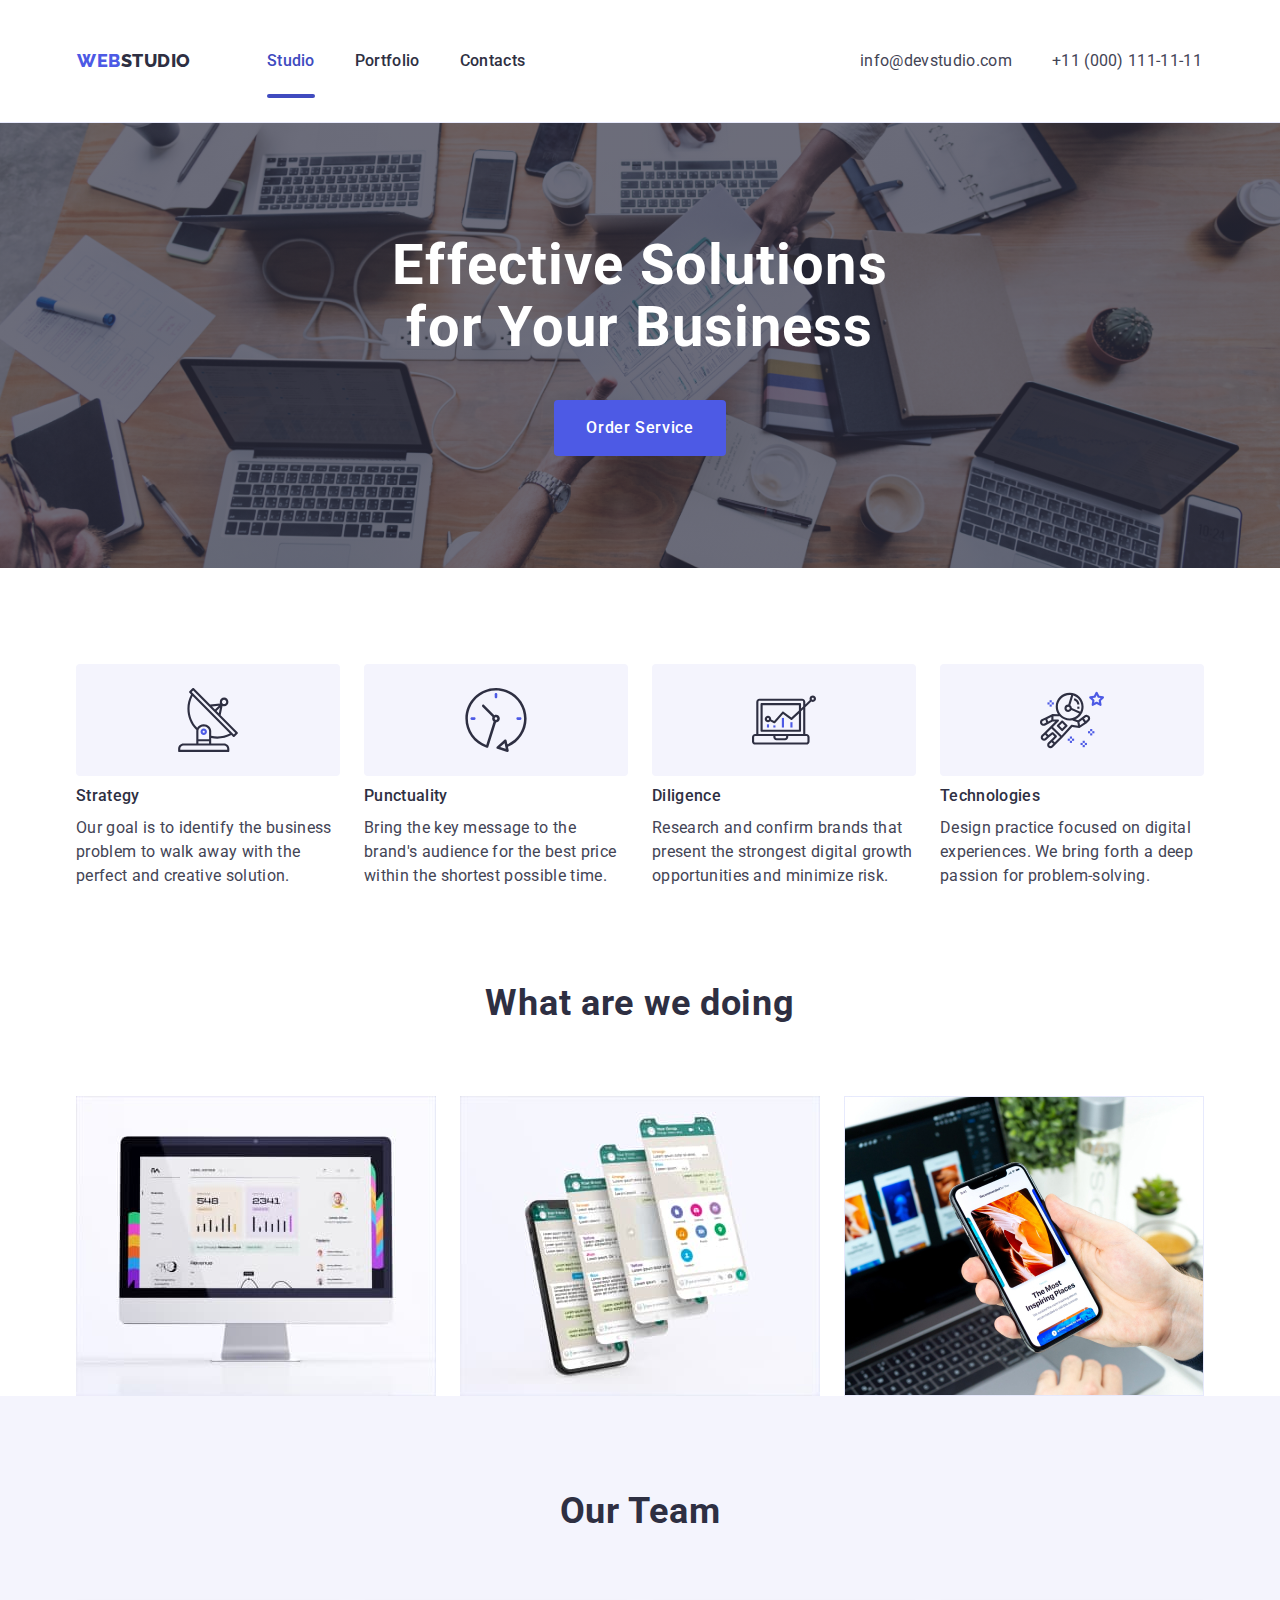
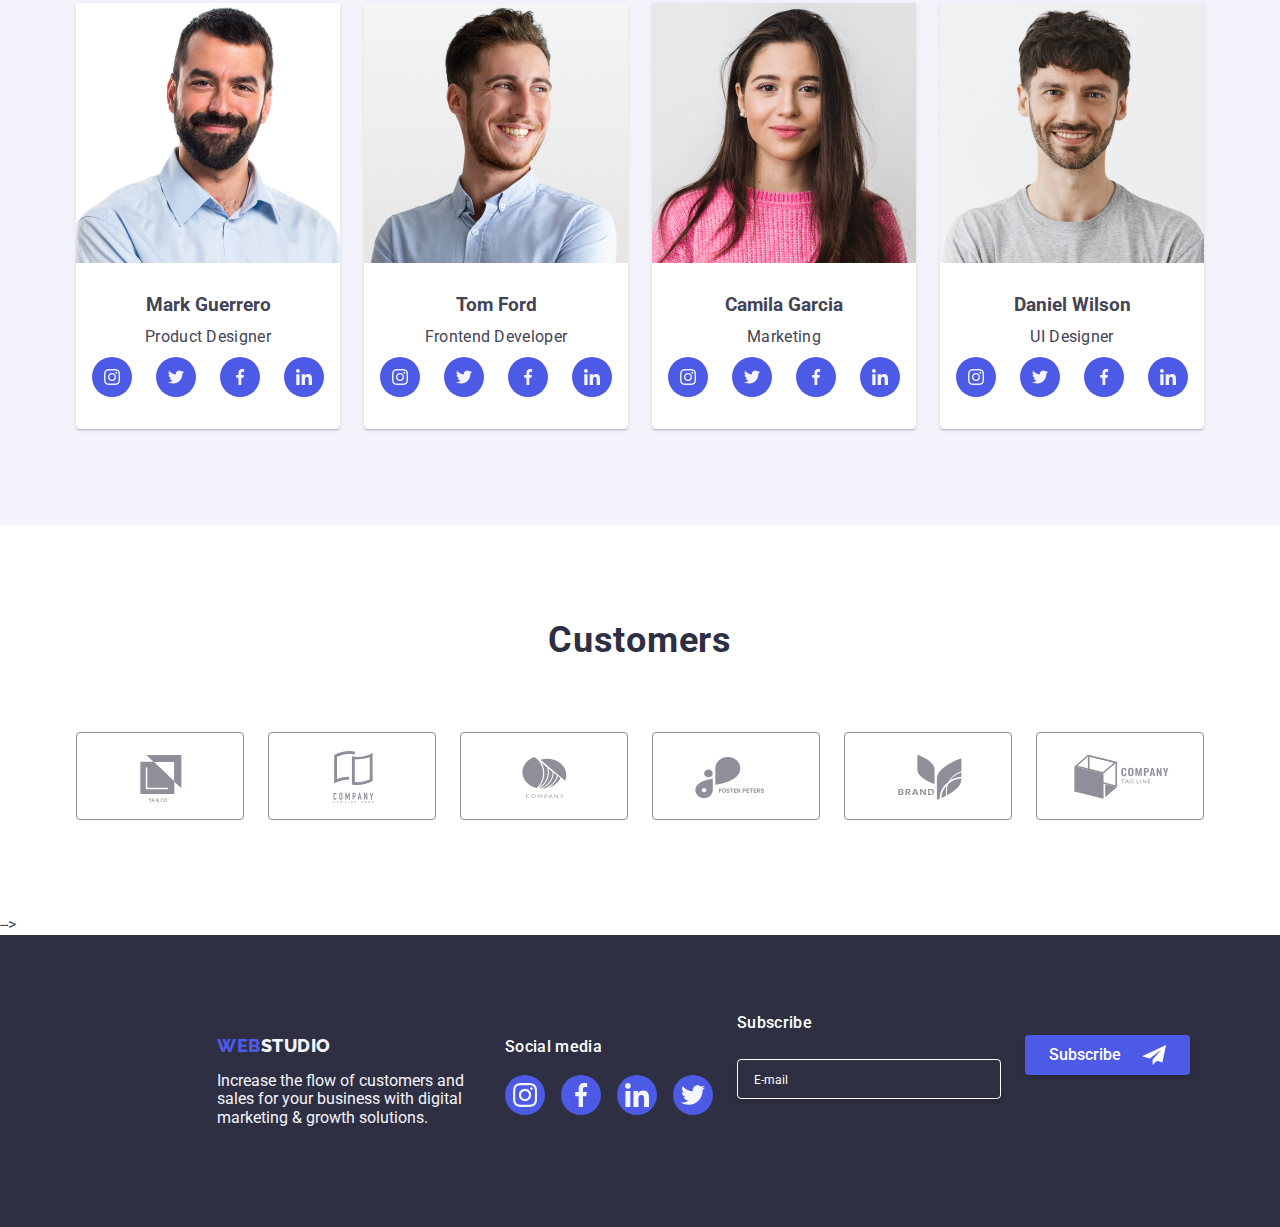
==== index.html @ 67986415 "Commit3" ====
<!DOCTYPE html>
<html lang="en">
  <head>
    <meta charset="UTF-8" />
    <meta http-equiv="X-UA-Compatible" content="IE=edge" />
    <meta name="viewport" content="width=device-width, initial-scale=1.0" />
    <title>Web Studio</title>
    <link rel="preconnect" href="https://fonts.googleapis.com" />
    <link rel="preconnect" href="https://fonts.gstatic.com" crossorigin />
    <link
      href="https://fonts.googleapis.com/css2?family=Montserrat:wght@400;700&family=Raleway:wght@800&family=Roboto:wght@400;500;700&display=swap"
      rel="stylesheet"
    />
    <link
      rel="stylesheet"
      href="https://cdn.jsdelivr.net/npm/modern-normalize@1.1.0/modern-normalize.min.css"
    />
    <link rel="stylesheet" href="./css/styles.css" />
  </head>
  <body>
    <!-- Header -->
    <header class="page-header">
      <div class="container page-header-container">
        <nav class="page-nav">
          <a class="logo-link link" href="./index.html"
            >Web<span class="logo-end">Studio</span></a
          >
          <ul class="menu-list list">
            <li class="menu-item">
              <a class="menu-link link active" href="./index.html">Studio</a>
            </li>
            <li class="menu-item">
              <a class="menu-link link" href="./portfolio.html">Portfolio</a>
            </li>
            <li class="menu-item">
              <a class="menu-link link" href="">Contacts</a>
            </li>
          </ul>
        </nav>
        <button type="button" class="mobile-menu-open" data-modal-open>
          <svg class="mobile-menu-open-icon" width="40" height="40">
            <use href="./images/icons.svg#burger-icon"></use>
          </svg>
        </button>
        <address class="contacts-list">
          <ul class="adress-list list">
            <li>
              <a class="contact-link link" href="mailto:info@devstudio.com"
                >info@devstudio.com</a
              >
            </li>
            <li>
              <a class="contact-link link" href="tel:+110001111111"
                >+11 (000) 111-11-11</a
              >
            </li>
          </ul>
        </address>
      </div>
      <div class="mobile-menu" data-modal>
        <div class="mobile-menu-container">
          <button class="mobile-menu-close" data-modal-close>
            <svg class="mobile-menu-close-icon" width="8" height="8">
              <use href="./images/icons.svg#icon-close-black-icon"></use>
            </svg>
          </button>
          <ul class="menu-list-mobile list">
            <li class="menu-item-mobile">
              <a class="menu-link-mobile link active" href="./index.html"
                >Studio</a
              >
            </li>
            <li class="menu-item-mobile">
              <a class="menu-link-mobile link" href="./portfolio.html"
                >Portfolio</a
              >
            </li>
            <li class="menu-item-mobile">
              <a class="menu-link-mobile link" href="">Contacts</a>
            </li>
          </ul>
          <address class="contacts-list-mobile">
            <ul class="adress-list-mobile list">
              <li class="adress-list-mobile-item">
                <a class="contact-link-tel-mobile link" href="tel:+110001111111"
                  >+11 (000) 111-11-11</a
                >
              </li>
              <li class="adress-list-mobile-item">
                <a
                  class="contact-link-mail-mobile link"
                  href="mailto:info@devstudio.com"
                  >info@devstudio.com</a
                >
              </li>
            </ul>
          </address>
          <ul class="social-media-icon-mobile-list list">
            <li class="social-media-mobile-item">
              <a class="social-media-mobile-link" href="">
                <svg class="social-media-icon mobile" width="24" height="24">
                  <use href="./images/icons.svg#icon-instagram2"></use>
                </svg>
              </a>
            </li>
            <li class="social-media-mobile-item">
              <a class="social-media-mobile-link" href="">
                <svg class="social-media-icon mobile" width="24" height="24">
                  <use href="./images/icons.svg#icon-facebook1"></use>
                </svg>
              </a>
            </li>
            <li class="social-media-mobile-item">
              <a class="social-media-mobile-link" href="">
                <svg class="social-media-icon mobile" width="24" height="24">
                  <use href="./images/icons.svg#icon-linkedin"></use>
                </svg>
              </a>
            </li>
            <li class="social-media-mobile-item">
              <a class="social-media-mobile-link" href="">
                <svg class="social-media-icon mobile" width="24" height="24">
                  <use href="./images/icons.svg#icon-twitter"></use>
                </svg>
              </a>
            </li>
          </ul>
        </div>
      </div>
    </header>
    <main>
      <section class="hero">
        <div class="hero-cont container">
          <h1 class="hero-title hero-title-box">
            Effective Solutions for Your Business
          </h1>
          <button class="order-btn" type="button" data-modal-order-open>
            Order Service
          </button>
        </div>
      </section>

      <section class="section value-section">
        <div class="container">
          <h2 class="title-description visually-hidden">The main features</h2>

          <ul class="list values-cont">
            <li class="value-item strategy">
              <div class="value-icon-cont">
                <svg class="value-icon" width="64" height="64">
                  <use href="./images/icons.svg#icon-antenna1"></use>
                </svg>
              </div>

              <h3 class="title-description value">Strategy</h3>
              <p class="text-description">
                Our goal is to identify the business problem to walk away with
                the perfect and creative solution.
              </p>
            </li>
            <li class="value-item punctuality">
              <div class="value-icon-cont">
                <svg class="value-icon" width="64" height="64">
                  <use href="./images/icons.svg#icon-clock1"></use>
                </svg>
              </div>
              <h3 class="title-description value">Punctuality</h3>
              <p class="text-description">
                Bring the key message to the brand's audience for the best price
                within the shortest possible time.
              </p>
            </li>
            <li class="value-item diligence">
              <div class="value-icon-cont">
                <svg class="value-icon" width="64" height="64">
                  <use href="./images/icons.svg#icon-diagram1"></use>
                </svg>
              </div>
              <h3 class="title-description value">Diligence</h3>
              <p class="text-description">
                Research and confirm brands that present the strongest digital
                growth opportunities and minimize risk.
              </p>
            </li>
            <li class="value-item technologies">
              <div class="value-icon-cont">
                <svg class="value-icon" width="64" height="64">
                  <use href="./images/icons.svg#icon-astronaut1"></use>
                </svg>
              </div>
              <h3 class="title-description value">Technologies</h3>
              <p class="text-description">
                Design practice focused on digital experiences. We bring forth a
                deep passion for problem-solving.
              </p>
            </li>
          </ul>
        </div>
      </section>

      <section class="section-working">
        <div class="container">
          <h2 class="section-working-title section-title">What are we doing</h2>

          <ul class="list working-list">
            <li class="working-item">
              <img src="./images/work/image1.jpg" alt="Monitor" width="360" />
            </li>
            <li class="working-item">
              <img
                src="./images/work/image2.jpg"
                alt="Mobile screens"
                width="360"
              />
            </li>
            <li class="working-item">
              <img
                src="./images/image3.jpg"
                alt="The mobile phone in the hand"
                width="360"
              />
            </li>
          </ul>
        </div>
      </section>
      <section class="our-team-section">
        <div class="container">
          <h2 class="section-title">Our Team</h2>

          <ul class="list our-team-cont">
            <li class="our-team-list">
              <img
                srcset="
                  ./images/employees/img-gerrero.jpg    1x,
                  ./images/employees/img-gerrero@2x.jpg 2x
                "
                src="./images/employees/markguerrero.jpg"
                alt="Photo Mark
              Guerrero"
                width="264"
              />
              <div class="employee-card-descr">
                <h3 class="title-description">Mark Guerrero</h3>
                <p class="text-description">Product Designer</p>
                <ul class="social-employee-list list">
                  <li class="social-employee-list-item">
                    <a class="employee-social-media" href="">
                      <svg class="employee-social-icon" width="16" height="16">
                        <use href="./images/icons.svg#icon-instagram2"></use>
                      </svg>
                    </a>
                  </li>
                  <li class="social-employee-list-item">
                    <a class="employee-social-media" href="">
                      <svg class="employee-social-icon" width="16" height="16">
                        <use
                          href="./images/icons.svg#icon-twitter"
                          width="16"
                          height="16"
                        ></use>
                      </svg>
                    </a>
                  </li>
                  <li class="social-employee-list-item">
                    <a class="employee-social-media" href="">
                      <svg class="employee-social-icon" width="16" height="16">
                        <use
                          href="./images/icons.svg#icon-facebook1"
                          width="16"
                          height="16"
                        ></use>
                      </svg>
                    </a>
                  </li>
                  <li class="social-employee-list-item">
                    <a class="employee-social-media" href="">
                      <svg class="employee-social-icon" width="16" height="16">
                        <use
                          href="./images/icons.svg#icon-linkedin"
                          width="16"
                          height="16"
                        ></use>
                      </svg>
                    </a>
                  </li>
                </ul>
              </div>
            </li>

            <li class="our-team-list">
              <img
                srcset="
                  ./images/employees/img-ford.jpg    1x,
                  ./images/employees/img-ford@2x.jpg 2x
                "
                src="./images/employees/img-ford.jpg"
                alt="Photo TomFord"
                width="264"
              />
              <div class="employee-card-descr">
                <h3 class="title-description">Tom Ford</h3>
                <p class="text-description">Frontend Developer</p>
                <ul class="social-employee-list list">
                  <li class="social-employee-list-item">
                    <a class="employee-social-media" href="">
                      <svg width="16" height="16">
                        <use
                          class="employee-social-icon"
                          href="./images/icons.svg#icon-instagram2"
                        ></use>
                      </svg>
                    </a>
                  </li>
                  <li class="social-employee-list-item">
                    <a class="employee-social-media" href="">
                      <svg width="16" height="16">
                        <use
                          class="employee-social-icon"
                          href="./images/icons.svg#icon-twitter"
                          width="16"
                          height="16"
                        ></use>
                      </svg>
                    </a>
                  </li>
                  <li class="social-employee-list-item">
                    <a class="employee-social-media" href="">
                      <svg width="16" height="16">
                        <use
                          class="employee-social-icon"
                          href="./images/icons.svg#icon-facebook1"
                          width="16"
                          height="16"
                        ></use>
                      </svg>
                    </a>
                  </li>
                  <li class="social-employee-list-item">
                    <a class="employee-social-media" href="">
                      <svg width="16" height="16">
                        <use
                          class="employee-social-icon"
                          href="./images/icons.svg#icon-linkedin"
                          width="16"
                          height="16"
                        ></use>
                      </svg>
                    </a>
                  </li>
                </ul>
              </div>
            </li>
            <li class="our-team-list">
              <img
                srcset="
                  ./images/employees/img-garcia.jpg    1x,
                  ./images/employees/img-garcia@2x.jpg 2x
                "
                src="./images/employees/img-garcia.jpg"
                alt="Photo Camila Garcia"
                width="264"
              />
              <div class="employee-card-descr">
                <h3 class="title-description">Camila Garcia</h3>
                <p class="text-description">Marketing</p>
                <ul class="social-employee-list list">
                  <li class="social-employee-list-item">
                    <a class="employee-social-media" href="">
                      <svg width="16" height="16">
                        <use
                          class="employee-social-icon"
                          href="./images/icons.svg#icon-instagram2"
                        ></use>
                      </svg>
                    </a>
                  </li>
                  <li class="social-employee-list-item">
                    <a class="employee-social-media" href="">
                      <svg width="16" height="16">
                        <use
                          class="employee-social-icon"
                          href="./images/icons.svg#icon-twitter"
                          width="16"
                          height="16"
                        ></use>
                      </svg>
                    </a>
                  </li>
                  <li class="social-employee-list-item">
                    <a class="employee-social-media" href="">
                      <svg width="16" height="16">
                        <use
                          class="employee-social-icon"
                          href="./images/icons.svg#icon-facebook1"
                          width="16"
                          height="16"
                        ></use>
                      </svg>
                    </a>
                  </li>
                  <li class="social-employee-list-item">
                    <a class="employee-social-media" href="">
                      <svg width="16" height="16">
                        <use
                          class="employee-social-icon"
                          href="./images/icons.svg#icon-linkedin"
                          width="16"
                          height="16"
                        ></use>
                      </svg>
                    </a>
                  </li>
                </ul>
              </div>
            </li>
            <li class="our-team-list">
              <img
                srcset="
                  ./images/employees/img-wilson.jpg    1x,
                  ./images/employees/img-wilson@2x.jpg 2x
                "
                src="./images/employees/img-wilson.jpg"
                alt="Photo Daniel Wilson"
                width="264"
              />
              <div class="employee-card-descr">
                <h3 class="title-description">Daniel Wilson</h3>
                <p class="text-description">UI Designer</p>
                <ul class="social-employee-list list">
                  <li class="social-employee-list-item">
                    <a class="employee-social-media" href="">
                      <svg width="16" height="16">
                        <use
                          class="employee-social-icon"
                          href="./images/icons.svg#icon-instagram2"
                        ></use>
                      </svg>
                    </a>
                  </li>
                  <li class="social-employee-list-item">
                    <a class="employee-social-media" href="">
                      <svg width="16" height="16">
                        <use
                          class="employee-social-icon"
                          href="./images/icons.svg#icon-twitter"
                          width="16"
                          height="16"
                        ></use>
                      </svg>
                    </a>
                  </li>
                  <li class="social-employee-list-item">
                    <a class="employee-social-media" href="">
                      <svg width="16" height="16">
                        <use
                          class="employee-social-icon"
                          href="./images/icons.svg#icon-facebook1"
                          width="16"
                          height="16"
                        ></use>
                      </svg>
                    </a>
                  </li>
                  <li class="social-employee-list-item">
                    <a class="employee-social-media" href="">
                      <svg width="16" height="16">
                        <use
                          class="employee-social-icon"
                          href="./images/icons.svg#icon-linkedin"
                          width="16"
                          height="16"
                        ></use>
                      </svg>
                    </a>
                  </li>
                </ul>
              </div>
            </li>
          </ul>
        </div>
      </section>
      <section class="customers-section">
        <div class="container">
          <h2 class="section-title">Customers</h2>

          <ul class="customers-list list">
            <li class="customers-item">
              <a class="customers-link" href="">
                <svg class="customers-icon" width="104" height="56">
                  <use href="./images/icons.svg#icon-Logo"></use>
                </svg>
              </a>
            </li>
            <li class="customers-item">
              <a class="customers-link" href="">
                <svg class="customers-icon" width="104" height="56">
                  <use href="./images/icons.svg#icon-Logo-1"></use>
                </svg>
              </a>
            </li>
            <li class="customers-item">
              <a class="customers-link" href="">
                <svg class="customers-icon" width="104" height="56">
                  <use href="./images/icons.svg#icon-Logo-2"></use>
                </svg>
              </a>
            </li>
            <li class="customers-item">
              <a class="customers-link" href="">
                <svg class="customers-icon" width="104" height="56">
                  <use href="./images/icons.svg#icon-Logo-3"></use>
                </svg>
              </a>
            </li>
            <li class="customers-item">
              <a class="customers-link" href="">
                <svg class="customers-icon" width="104" height="56">
                  <use href="./images/icons.svg#icon-Logo-4"></use>
                </svg>
              </a>
            </li>
            <li class="customers-item">
              <a class="customers-link" href="">
                <svg class="customers-icon" width="104" height="56">
                  <use href="./images/icons.svg#icon-Logo-5"></use>
                </svg>
              </a>
            </li>
          </ul>
        </div>
      </section>
    </main>
    -->

    <footer class="footer-section">
      <div class="container footer-contant">
        <div class="logo_footer-cont">
          <a class="logo-link link logo-footer" href="./index.html"
            >Web<span class="logo-end-footer">Studio</span></a
          >
          <p class="footer-text">
            Increase the flow of customers and sales for your business with
            digital marketing & growth solutions.
          </p>
        </div>
        <div class="social-media">
          <p class="social-media-text">Social media</p>
          <ul class="social-media-icon-list list">
            <li class="social-media-footer-item">
              <a class="social-media-link" href="">
                <svg class="social-media-icon" width="24" height="24">
                  <use href="./images/icons.svg#icon-instagram2"></use>
                </svg>
              </a>
            </li>
            <li class="social-media-footer-item">
              <a class="social-media-link" href="">
                <svg class="social-media-icon" width="24" height="24">
                  <use href="./images/icons.svg#icon-facebook1"></use>
                </svg>
              </a>
            </li>
            <li class="social-media-footer-item">
              <a class="social-media-link" href="">
                <svg class="social-media-icon" width="24" height="24">
                  <use href="./images/icons.svg#icon-linkedin"></use>
                </svg>
              </a>
            </li>
            <li class="social-media-footer-item">
              <a class="social-media-link" href="">
                <svg class="social-media-icon" width="24" height="24">
                  <use href="./images/icons.svg#icon-twitter"></use>
                </svg>
              </a>
            </li>
          </ul>
        </div>

        <div class="subscribe-field-wrapper">
          <p class="subscribe-msg">Subscribe</p>
          <form class="subscribe-form">
            <label for="e-mail-subcription"></label>
            <input
              class="subscription-field"
              type="email"
              id="e-mail-subcription"
              name="e-mail-subcription"
              placeholder="E-mail"
            />
          </form>
        </div>
        <div class="subscribe-btn-wrapper">
          <button class="subscribe-btn" type="submit">
            Subscribe
            <svg class="subscribe-btn-icon" width="24" height="20">
              <use href="./images/icons.svg#icon-send-1"></use>
            </svg>
          </button>
        </div>
      </div>
    </footer>

    <!-- Modal-window -->
    <div class="backdrop is-hidden" data-modal-order>
      <div class="modal">
        <button class="modal-close-btn" type="button" data-modal-order-close>
          <svg class="modal-close-icon" width="8" height="8">
            <use href="./images/icons.svg#icon-close-black-icon"></use>
          </svg>
        </button>
        <form class="modal-form">
          <p class="modal-title-message">
            Leave your contacts and we will call you back
          </p>
          <label class="modal-form-field"> </label>
          <span class="modal-form-field-descr">Name</span>
          <div class="form-field-wrapper">
            <input
              class="modal-form-input"
              type="text"
              name="Name"
              required
              pattern="[a-zA-Zа-яА-Я]+"
              minlength="2"
            />
            <svg class="form-field-icon" width="18" height="18">
              <use href="./images/icons.svg#icon-person-black-22"></use>
            </svg>
          </div>

          <label class="modal-form-field">
            <span class="modal-form-field-descr">Phone</span>
            <span class="form-field-wrapper">
              <input
                class="modal-form-input"
                type="tel"
                name="Phone"
                required
                pattern="[0-9]{3}-[0-9]{3}-[0-9]{2}-[0-9]{2}"
                title="xxx-xxx-xx-xx"
              />
              <svg class="form-field-icon" width="18" height="24">
                <use
                  class="test-icon-field"
                  href="./images/icons.svg#icon-phone"
                ></use>
              </svg>
            </span>
          </label>
          <label class="modal-form-field">
            <span class="modal-form-field-descr">Email</span>
            <span class="form-field-wrapper">
              <input class="modal-form-input" type="email" name="email" />
              <svg class="form-field-icon" width="18" height="24">
                <use
                  class="test-icon-field"
                  href="./images/icons.svg#icon-email-new"
                ></use>
              </svg>
            </span>
          </label>
          <label class="modal-form-field" for="modal-text-message"></label>
          <span class="modal-form-field-descr">Comment</span>
          <textarea
            class="modal-comment"
            name="modal-comment"
            id="modal-text-message"
            placeholder="Text input"
          ></textarea>
          <input
            type="checkbox"
            name="check-policy"
            id="form-check"
            class="modal-form-check visually-hidden"
          />
          <label class="modal-form-check-descr" for="form-check">
            <span class="modal-form-fake-checkbox">
              <svg width="10" height="8" class="fake-checkbox-icon">
                <use href="./images/icons.svg#icon-check-1"></use>
              </svg>
            </span>
            <p class="policy-text">
              I accept the terms and conditions of the&nbsp;
            </p>
            <a class="policy-link" href="">Privacy policy</a>
          </label>
          <button class="send-modal-btn" type="submit">Send</button>
        </form>
      </div>
    </div>
    <script src="./js/modal.js"></script>
    <script src="./js/mobile-menu.js"></script>
  </body>
</html>
---- css/styles.css ----
:root {
  --primary-font: Roboto, sans-serif;
  --secondary-font: Raleway, sans-serif;
  --primary-title-color: #2e2f42;
  --primary-text-color: #434455;
  --secondary-text-color: #f4f4fd;
  --background-color: #ffffff;
  --dark-background-color: #2e2f42;
  --main-color-button: #4d5ae5;
  --background-color-button: #f4f4fd;
  --color-logo-add: #2e2f42;
  --color-logo-add-light: #f4f4fd;
  --color-text-light: #ffffff;
  --icon-main-color: #8e8f99;
  --transition-main: 250ms cubic-bezier(0.4, 0, 0.2, 1);
}
h1,
h2,
h3,
h4,
p {
  margin-top: 0;
  margin-bottom: 0;
}
ul,
ol {
  margin-top: 0;
  margin-bottom: 0;
  padding-left: 0;
}
img {
  display: block;
}
button {
  cursor: pointer;
}
.list {
  list-style: none;
}
.link {
  text-decoration: none;
}
body {
  font-family: var(--primary-font);
  color: var(--primary-text-color);
  background-color: var(--background-color);
}

/* .container {
  padding-top: 25px;
  padding-bottom: 23px;
  padding-left: 15px;
  padding-right: 15px;
} */

@media screen and (min-width: 480px) {
  .container {
    width: 428px;
    margin-left: auto;
    margin-right: auto;
  }
}
@media screen and (min-width: 768px) {
  .container {
    width: 768px;
    padding-left: 16px;
    padding-right: 16px;
    margin-left: auto;
    margin-right: auto;
  }
}
@media screen and (min-width: 1200px) {
  .container {
    width: 1158px;
    padding-left: 15px;
    padding-right: 15px;
    margin-left: auto;
    margin-right: auto;
  }
}

.mobile-menu-open {
  background: transparent;
  color: rgba(46, 47, 66, 1);
  border: none;
  padding: 0;
  line-height: 0;
}

@media screen and (max-width: 767px) {
  .menu-list {
    display: none;
  }
  .contacts-list {
    display: none;
  }
}

@media screen and (min-width: 768px) {
  .mobile-menu-open {
    display: none;
  }
}
.page-header-container {
  position: relative;
  display: flex;
  align-items: center;
  justify-content: space-between;
  padding-left: 16px;
  padding-right: 17px;
  padding-top: 25px;
  padding-bottom: 25px;
}

.logo-link {
  font-family: var(--secondary-font);
  font-style: normal;
  font-weight: 800;
  font-size: 18px;
  line-height: 1.17;
  display: flex;
  align-items: center;
  letter-spacing: 0.03em;
  text-transform: uppercase;
  color: #4d5ae5;
  margin-right: 76px;
}
.logo-end {
  color: var(--color-logo-add);
}

/* Mobile-menu */

.mobile-menu {
  position: fixed;
  width: 100%;
  height: 100%;
  z-index: 1000;
  background-color: rgba(255, 255, 255, 1);
  top: 0;
  left: 0;
  visibility: hidden;
  opacity: 0;
  pointer-events: none;
  box-shadow: 0px 2px 1px rgba(46, 47, 66, 0.08),
    0px 1px 1px rgba(46, 47, 66, 0.16), 0px 1px 6px rgba(46, 47, 66, 0.08);
}
.mobile-menu.is-open {
  visibility: visible;
  opacity: 1;
  pointer-events: auto;
}
.mobile-menu-close {
  position: absolute;
  top: 24px;
  right: 24px;
  display: flex;
  align-items: center;
  justify-content: center;
  width: 24px;
  height: 24px;
  border-radius: 50%;
  color: rgba(231, 233, 252, 1);
  border-color: rgba(46, 47, 66, 1);
}
.mobile-menu-close-icon {
  fill: rgba(46, 47, 66, 1);
}

.mobile-menu-container {
  position: relative;
  padding-left: 40px;
  padding-top: 24px;
  padding-right: 24px;
  padding-bottom: 40px;
  display: flex;
  flex-direction: column;
  height: 100%;
}

.menu-link-mobile {
  font-family: Roboto, sans-serif;
  font-size: 36px;
  font-weight: 700;
  line-height: 1.11;
  letter-spacing: 0.02em;
  text-align: left;
  color: rgba(46, 47, 66, 1);
}

.menu-list-mobile {
  margin-bottom: 284px;
}

.menu-link-mobile:hover,
.menu-link-mobile:focus {
  color: rgba(64, 75, 191, 1);
}
.contact-link-tel-mobile {
  font-family: Roboto, sans-serif;
  font-size: 36px;
  font-weight: 700;
  line-height: 1.1;
  letter-spacing: 0.02em;
  text-align: left;
  font-style: normal;
  margin-bottom: 40px;
  color: rgba(67, 68, 85, 1);
}
.contact-link-tel-mobile:hover,
.contact-link-tel-mobile:focus {
  color: rgba(64, 75, 191, 1);
}
.contact-link-mail-mobile {
  color: rgba(67, 68, 85, 1);
  font-family: Roboto, sans-serif;
  font-size: 20px;
  font-weight: 500;
  line-height: 1.2;
  letter-spacing: 0.02em;
  text-align: left;
  margin-bottom: 40px;
  font-style: normal;
}
.contact-link-mail-mobile:hover,
.contact-link-mail-mobile:focus {
  color: rgba(64, 75, 191, 1);
}
.adress-list-mobile {
  margin-bottom: 48px;
}
.adress-list-mobile-item:not(:last-child) {
  margin-bottom: 40px;
}
.social-media-icon-mobile-list {
  display: flex;
  align-items: center;
  justify-content: left;
  gap: 56px;
}
.social-media-mobile-link {
  display: flex;
  align-items: center;
  justify-content: center;
  width: 40px;
  height: 40px;
  border-radius: 50%;
  background-color: rgba(77, 90, 229, 1);
}
.social-media-icon.mobile {
  fill: rgba(244, 244, 253, 1);
}

@media screen and (min-width: 768px) {
  .page-header-container {
    display: flex;
    align-items: center;
    justify-content: space-between;
  }
  .page-nav {
    display: flex;
    align-items: center;
  }
  .menu-list {
    display: flex;
    align-items: center;
  }
  .menu-link {
    position: relative;
    display: block;
    padding-top: 24px;
    padding-bottom: 24px;
    font-weight: 500;
    font-size: 16px;
    line-height: 1.5;
    letter-spacing: 0.02em;
    color: rgba(46, 47, 66, 1);
    transition: color var(--transition-main);
  }
  .menu-link.link:active,
  .menu-link:hover,
  .menu-link:focus {
    color: #404bbf;
  }
  .menu-link::after {
    position: absolute;
    bottom: -1px;
    left: 0;
    content: "";
    width: 100%;
    height: 4px;
    border-radius: 2px;
    display: block;
  }
  .menu-link.link:hover::after {
    content: "";
    bottom: -1px;
    width: 100%;
    height: 4px;
    border-radius: 2px;
    background-color: #404bbf;
    margin-top: 20px;
    display: block;
    margin: 0 auto;
  }
  .menu-item:not(:last-child) {
    margin-right: 40px;
  }
  .contact-link:not(:last-child) {
    margin-bottom: 12px;
  }
  .page-header {
    border-bottom: 1px solid #e7e9fc;
    box-shadow: 0px 2px 1px rgba(46, 47, 66, 0.08),
      0px 1px 1px rgba(46, 47, 66, 0.16), 0px 1px 6px rgba(46, 47, 66, 0.08);
  }
  .menu-link.active::after {
    background-color: #404bbf;
  }

  .menu-link.active {
    color: #404bbf;
  }
}

@media screen and (min-width: 1200px) {
  .adress-list {
    display: flex;
    align-items: center;
    gap: 40px;
  }
}

/* Section-1-Hero */

@media screen and (min-width: 420px) {
  /* .hero-cont {
    text-align: center;
  } */
  .hero {
    background-color: #2e2f42;
    max-width: 428px;
    padding-top: 112px;
    padding-bottom: 112px;
    background-repeat: no-repeat;
    background-position: center;
    background-size: cover;
    margin: 0 auto;
  }

  .hero-title {
    max-width: 320px;
    font-weight: 700;
    font-size: 36px;
    line-height: 1.1;
    text-align: center;
    letter-spacing: 0.02em;
    color: #ffffff;
    margin-left: auto;
    margin-right: auto;
    margin-bottom: 42px;
  }

  .order-btn {
    border: none;
    display: block;
    min-width: 169px;
    height: 56px;
    font-family: Roboto, sans-serif;
    font-weight: 500;
    font-size: 16px;
    line-height: 1.5;
    text-align: center;
    letter-spacing: 0.04em;
    color: #ffffff;
    background-color: #4d5ae5;
    border-radius: 4px;
    padding-top: 16px;
    padding-bottom: 16px;
    padding-left: 32px;
    padding-right: 32px;
    margin-left: auto;
    margin-right: auto;
    transition: background-color 250ms cubic-bezier(0.4, 0, 0.2, 1),
      box-shadow var(--transition-main), border-radius var(--transition-main);
  }
  .order-btn:hover,
  .order-btn:focus {
    background-color: #404bbf;
    box-shadow: 0px 4px 4px rgba(0, 0, 0, 0.15);
    border-radius: 4px;
  }
  .backdrop {
    position: fixed;
    top: 0;
    left: 0;
    width: 100%;
    height: 100%;
    background-color: rgba(46, 47, 66, 0.4);
    z-index: 10000;
    transition: opacity 250ms cubic-bezier(0.4, 0, 0.2, 1),
      visibility 250ms cubic-bezier(0.4, 0, 0.2, 1);
  }
  .is-hidden {
    opacity: 0;
    pointer-events: none;
    visibility: hidden;
  }
  .backdrop.is-hidden.modal {
    opacity: 0;
    transform: translate(50%, -100%);
  }

  .is-open {
    opacity: 1;
    visibility: visible;
    pointer-events: auto;
  }
  .modal {
    position: absolute;
    top: calc(50%);
    left: calc(50%);
    transform: translate(-50%, -50%);
    width: 392px;
    min-height: 584px;
    background-color: #fcfcfc;
    border-radius: 4px;
    box-shadow: 0px 1px 1px rgba(0, 0, 0, 0.14), 0px 1px 3px rgba(0, 0, 0, 0.12),
      0px 2px 1px rgba(0, 0, 0, 0.2);
    transition: opacity 250ms cubic-bezier(0.4, 0, 0.2, 1),
      transform 250ms cubic-bezier(0.4, 0, 0.2, 1);
    padding: 72px 24px 24px 24px;
  }
  .modal-form {
    display: flex;
    flex-direction: column;
  }
  .modal-title-message {
    font-family: var(--primary-font);
    font-weight: 500;
    text-align: center;
    font-size: 16px;
    line-height: 1.5;
    color: rgba(46, 47, 66, 1);
  }
  .modal-form-input {
    width: 100%;
    height: 40px;
    border: 1px solid rgba(46, 47, 66, 0.4);
    border-radius: 4px;
    padding-left: 38px;
    outline: none;
    transition: border var(--transition-main);
  }

  .form-field-wrapper {
    display: block;
    position: relative;
  }
  .form-field-icon {
    display: block;
    padding: 0;
    margin: 0;
    box-sizing: content-box;
    position: absolute;
    top: 50%;
    transform: translateY(-50%);
    left: 19px;
    cursor: pointer;
    fill: rgba(46, 47, 66, 1);
    transition: fill var(--transition-main);
  }

  .form-field-icon:hover,
  .form-field-icon:focus {
    fill: #404bbf;
  }

  .modal-form-input:focus,
  .modal-form-input:hover {
    outline: none;
    border: 1px solid rgba(77, 90, 229, 1);
  }

  .modal-form-field-descr {
    font-size: 12px;
    line-height: 1.17;
    font-weight: 400;
    font-family: var(--primary-font);
    color: rgba(142, 143, 153, 1);
    margin-bottom: 4px;
  }
  .modal-form-field {
    margin-top: 16px;
  }

  .modal-form-fake-checkbox {
    display: flex;
    justify-content: center;
    align-items: center;
    width: 16px;
    height: 16px;
    background-color: white;
    border: 1px solid rgba(46, 47, 66, 0.4);
    border-radius: 2px;
    transition: background-color var(--transition-main);
    margin-right: 8px;
    transition: fill var(--transition-main);
  }

  .modal-form-check-descr {
    display: flex;
    align-items: center;
    font-size: 12px;
    line-height: 1.3;
    margin-bottom: 24px;
  }
  .fake-checkbox-icon {
    fill: transparent;
  }
  .modal-form-check:checked
    + .modal-form-check-descr
    .modal-form-fake-checkbox {
    background-color: #404bbf;
  }

  .modal-form-check:checked + .modal-form-check-descr .fake-checkbox-icon {
    fill: rgba(244, 244, 253, 1);
  }
  .policy-link {
    color: #404bbf;
  }
  .policy-text {
    color: rgba(142, 143, 153, 1);
    font-family: Roboto, sans-serif;
    font-size: 12px;
    line-height: 1.3;
  }
  .send-modal-btn {
    border: none;
    display: block;
    min-width: 169px;
    height: 56px;
    font-family: Roboto, sans-serif;
    font-weight: 500;
    font-size: 16px;
    line-height: 1.5;
    text-align: center;
    letter-spacing: 0.04em;
    color: #ffffff;
    background-color: #4d5ae5;
    border-radius: 4px;
    padding-top: 16px;
    padding-bottom: 16px;
    padding-left: 32px;
    padding-right: 32px;
    margin-left: auto;
    margin-right: auto;
    transition: background-color 250ms cubic-bezier(0.4, 0, 0.2, 1),
      box-shadow var(--transition-main), border-radius var(--transition-main);
  }

  .send-modal-btn:hover,
  .send-modal-btn:focus {
    background-color: #404bbf;
    box-shadow: 0px 4px 4px rgba(0, 0, 0, 0.15);
    border-radius: 4px;
  }

  .modal-comment {
    width: 100%;
    height: 120px;
    border: 1px solid rgba(46, 47, 66, 0.4);
    border-radius: 4px;
    resize: none;
    margin-bottom: 16px;
    padding: 8px 16px 8px 16px;
  }
  .modal-comment::placeholder {
    color: rgba(46, 47, 66, 0.4);
    font-family: Roboto, sans-serif;
    font-size: 12px;
    line-height: 1.2;
  }

  .modal-close-btn {
    position: absolute;
    top: 24px;
    right: 24px;
    display: flex;
    justify-content: center;
    align-items: center;
    padding: 0;
    width: 24px;
    height: 24px;
    border-radius: 50%;
    background-color: rgba(231, 233, 252, 1);
    border: 1px solid rgba(0, 0, 0, 0.1);
    transition: 250ms;
    transition: background-color 250ms cubic-bezier(0.4, 0, 0.2, 1),
      border 250ms cubic-bezier(0.4, 0, 0.2, 1);
  }
  .modal-close-btn:focus,
  .modal-close-btn:hover {
    background-color: #404bbf;
    border: none;
  }
  .modal-close-icon {
    fill: #2e2f42;
    transition: fill 250ms cubic-bezier(0.4, 0, 0.2, 1);
  }

  .modal-close-icon:focus,
  .modal-close-icon:hover {
    fill: #ffffff;
  }

  .modal-close-btn:focus .modal-close-icon,
  .modal-close-btn:hover .modal-close-icon {
    fill: #ffffff;
  }
  .visually-hidden {
    position: absolute;
    width: 1px;
    height: 1px;
    margin: -1px;
    border: 0;
    padding: 0;
    white-space: nowrap;
    clip-path: inset(100%);
    clip: rect(0 0 0 0);
    overflow: hidden;
  }
}

@media screen and (max-width: 767px) {
  .hero {
    max-width: 428px;
    background-image: linear-gradient(
        to bottom,
        rgba(46, 47, 66, 0.7),
        rgba(46, 47, 66, 0.7)
      ),
      url("../images/hero/Dark-bg-mobile.jpg");
  }
  @media (min-device-pixel-ratio: 2),
    (min-resolution: 192dpi),
    (min-resolution: 2dppx) {
    .hero {
      background-image: linear-gradient(
          to bottom,
          rgba(46, 47, 66, 0.7),
          rgba(46, 47, 66, 0.7)
        ),
        url("../images/hero/Dark-bg-mobile@2x.jpg");
    }
  }
}
@media screen and (min-width: 768px) {
  .hero {
    max-width: 768px;
    background-image: linear-gradient(
        to bottom,
        rgba(46, 47, 66, 0.7),
        rgba(46, 47, 66, 0.7)
      ),
      url("../images/hero/Dark-bg-tablet.jpg");
  }
  @media (min-device-pixel-ratio: 2),
    (min-resolution: 192dpi),
    (min-resolution: 2dppx) {
    .hero {
      background-image: linear-gradient(
          to bottom,
          rgba(46, 47, 66, 0.7),
          rgba(46, 47, 66, 0.7)
        ),
        url("../images/hero/Dark-bg-tablet@2x.jpg");
    }
  }
}
@media screen and (min-width: 1200px) {
  .hero {
    max-width: 768px;
    background-image: linear-gradient(
        to bottom,
        rgba(46, 47, 66, 0.7),
        rgba(46, 47, 66, 0.7)
      ),
      url("../images/hero/people-office-desktop.jpg");
  }
}
@media (min-device-pixel-ratio: 2),
  (min-resolution: 192dpi),
  (min-resolution: 2dppx) {
  .hero {
    background-image: linear-gradient(
        to bottom,
        rgba(46, 47, 66, 0.7),
        rgba(46, 47, 66, 0.7)
      ),
      url("../images/hero/people-office-desktop@2x.jpg");
  }
}

@media screen and (min-width: 768px) {
  .hero {
    max-width: 768px;
  }
  .hero-title {
    font-size: 56px;
    max-width: 496px;
  }
  .modal {
    width: 408px;
  }
}
@media screen and (min-width: 1200px) {
  .hero {
    max-width: 1440px;
  }
}

/* Section-values */
@media screen and (max-width: 1199px) {
  .value-icon {
    display: none;
  }
  .values-cont > .value-item:not(:last-child) {
    margin-bottom: 72px;
  }
}

@media screen and (min-width: 420px) {
  .value-section {
    padding-top: 96px;
    padding-bottom: 96px;
    padding-left: 16px;
    padding-right: 16px;
  }
  .title-description.value {
    font-weight: 700;
    text-align: center;
    font-size: 36px;
    line-height: 1.1;
    letter-spacing: 0.02em;
    color: var(--primary-title-color);
    margin-bottom: 8px;
  }
  .value-icon-cont {
    display: flex;
    flex-direction: column;
    justify-content: center;
    align-items: center;
  }
  .text-description {
    font-size: 16px;
    line-height: 1.5;
    letter-spacing: 0.02em;
    color: var(--primary-text-color);
  }
  /* .value-item:not(:last-child) {
    margin-bottom: 72px;
  } */
}

@media screen and (min-width: 768px) {
  .value-item {
    flex-basis: calc((100% - 24px) / 2);
    margin-bottom: 0px;
  }

  .values-cont {
    display: flex;
    flex-wrap: wrap;
    align-content: center;
    gap: 24px;
  }
}

@media screen and (min-width: 1200px) {
  .value-item {
    flex-basis: calc((100% - 24px) / 2);
  }

  .values-cont {
    display: flex;
    flex-wrap: wrap;
    align-content: center;
    gap: 24px;
  }
  .values-cont {
    display: flex;
    align-content: center;
    gap: 24px;
  }

  .value-item {
    flex-basis: calc((100% - 72px) / 4);
  }

  .value-icon {
    display: block;
    background-color: var(--background-color-button);
  }

  .value-icon-cont {
    display: flex;
    justify-content: center;
    align-items: center;
    width: 264px;
    height: 112px;
    background-color: #f4f4fd;
    border-radius: 4px;
    margin-bottom: 8px;
  }

  .strategy::before {
    background-image: url("../images/hw5/antenna\ 1.svg");
  }
  .punctuality::before {
    background-image: url("../images/hw5/clock\ 1.svg");
  }

  .diligence::before {
    background-image: url("../images/hw5/diagram\ 1.svg");
  }

  .technologies::before {
    background-image: url("../images/hw5/astronaut\ 1.svg");
  }

  .title-description.value {
    font-weight: 500;
    text-align: left;
    font-size: 16px;
    line-height: 1.5;
  }
}

/* What are we doing section */
@media screen and (max-width: 1199px) {
  .section-working {
    display: none;
  }
}
@media screen and (min-width: 1200px) {
  .working-list {
    display: flex;
    flex-wrap: nowrap;
    justify-content: center;
    gap: 24px;
  }
  .working-item: :nth-last-child(3n) {
    margin-right: 0;
  }
  .working-item {
    flex-basis: calc((100% - 48px) / 3);
  }
  .section-title {
    font-weight: 700;
    font-size: 36px;
    line-height: 1.1;
    text-align: center;
    letter-spacing: 0.02em;
    color: var(--primary-title-color);
    margin-bottom: 72px;
  }
}

/* Our team section */
@media screen and (min-width: 420px) {
  .our-team-section {
    padding-top: 96px;
    padding-bottom: 96px;
  }
  .section-title {
    font-weight: 700;
    font-size: 36px;
    line-height: 1.1;
    text-align: center;
    letter-spacing: 0.02em;
    color: var(--primary-title-color);
    margin-bottom: 72px;
  }
  .our-team-cont {
    display: flex;
    flex-direction: column;
    gap: 72px;
    align-items: center;
  }

  .employee-card-descr {
    text-align: center;
    padding: 32px 0 32px;
    padding-left: 16px;
    padding-right: 16px;
  }

  .our-team-list {
    background-color: #ffffff;
    flex-basis: calc((100% - 72px) / 4);
    border-radius: 0px 0px 4px 4px;
    box-shadow: 0px 1px 6px rgba(46, 47, 66, 0.08),
      0px 1px 1px rgba(46, 47, 66, 0.16), 0px 2px 1px rgba(46, 47, 66, 0.08);
  }
  /* .our-team-list:not(:last-child) {
    margin-bottom: 72px; */

  .our-team-section {
    background-color: rgba(244, 244, 253, 1);
    /* padding-top: 96px;
    padding-bottom: 96px; */
  }

  .social-employee-list {
    display: flex;
    gap: 24px;
    justify-content: center;
    margin-top: 8px;
  }
  .employee-card-descr > .title-description {
    margin-bottom: 8px;
  }
  .social-employee-list-item {
    width: 40px;
    height: 40px;
  }

  .employee-social-media {
    border: none;
    display: flex;
    justify-content: center;
    align-items: center;
    width: 100%;
    height: 100%;
    background-color: var(--main-color-button);
    border-radius: 50%;
    transition: background-color var(--transition-main);
  }
  .employee-social-media:hover,
  .employee-social-media:focus {
    background-color: #404bbf;
  }

  .employee-social-icon {
    display: flex;
    justify-content: center;
    align-items: center;
    fill: #f4f4fd;
  }
}

@media screen and (min-width: 768px) {
  .our-team-cont {
    flex-direction: initial;
    justify-content: center;
    flex-wrap: wrap;
    flex-basis: calc((100%-24px) / 2);
    align-items: center;
    gap: 72px;
    margin-left: 0 auto;
    margin-right: 0 auto;
  }
  .our-team-list {
    margin-bottom: 0px;
  }
}
@media screen and (min-width: 1200px) {
  .our-team-cont {
    flex-direction: row;
    justify-content: center;
    flex-wrap: wrap;
    flex-basis: calc((100%-72px) / 4);
    align-items: center;
    gap: 24px;
    margin-left: 0 auto;
    margin-right: 0 auto;
  }
  .our-team-list {
    margin-bottom: 0px;
  }
}

/* Customers-section */
@media screen and (min-width: 420px) {
  .customers-section {
    padding-top: 96px;
    padding-bottom: 96px;
  }
  .customers-list {
    display: flex;
    flex-wrap: wrap;
    justify-content: center;
    flex-basis: calc((100%-16px) / 3);
    row-gap: 72px;
    column-gap: 16px;
  }
  .customers-icon {
    fill: currentColor;
    transition: fill var(--transition-main);
  }
  .customers-icon:hover,
  .customers-icon:focus {
    fill: #404bbf;
  }
  .customers-link {
    border: 1px solid #8e8f99;
    color: var(--icon-main-color);
    display: flex;
    justify-content: center;
    align-items: center;
    width: 168px;
    height: 88px;
    border-radius: 4px;
    transition: border-color 250ms cubic-bezier(0.4, 0, 0.2, 1),
      color 250ms cubic-bezier(0.4, 0, 0.2, 1);
  }
  .customers-link:hover,
  .customers-link:focus {
    border: 1px solid #404bbf;
    color: #404bbf;
  }
}
@media screen and (min-width: 768px) {
  .customers-list {
    flex-basis: calc((100%-48px) / 2);
    row-gap: 72px;
    column-gap: 24px;
  }
}

/* Footer */

@media screen and (min-width: 420px) {
  .footer-section {
    background-color: var(--dark-background-color);
    padding-top: 96px;
    padding-bottom: 96px;
    padding-left: 15px;
    padding-right: 15px;
  }
  .logo-footer {
    margin-bottom: 16px;
    display: inline-block;
  }
  .footer-text {
    max-width: 264px;
    color: rgba(244, 244, 253, 1);
  }

  .logo_footer-cont {
    margin-left: auto;
    margin-right: auto;
    display: flex;
    flex-direction: column;
    align-items: center;
    justify-content: center;
  }
  .logo_footer-cont > .logo-footer {
    margin-right: 0;
  }
  .social-media-footer-item {
    width: 40px;
    height: 40px;
  }
  .social-media-text {
    color: var(--color-text-light);
    text-align: center;
    margin-bottom: 16px;
    font-size: 16px;
    font-weight: 500;
    line-height: 1.5;
    letter-spacing: 0.02em;
    margin-top: 72px;
  }

  .social-media-icon {
    fill: #f4f4fd;
  }

  .social-media-icon-list {
    display: flex;
    justify-content: center;
    gap: 16px;
  }
  .social-media-link {
    border: none;
    width: 100%;
    height: 100%;
    display: flex;
    justify-content: center;
    align-items: center;
    background-color: var(--main-color-button);
    border-radius: 50%;
    transition: background-color var(--transition-main);
  }
  .social-media-link:hover,
  .social-media-link:focus {
    background-color: #31d0aa;
  }
  .footer-section {
    background-color: var(--dark-background-color);
    padding-top: 100px;
    padding-bottom: 100px;
  }
  .subscribe-msg {
    color: var(--color-text-light);
    font-size: 16px;
    font-weight: 500;
    line-height: 1.5;
    letter-spacing: 0.02em;
    text-align: center;
    margin-top: 72px;
  }
  .subscribe-form {
    margin-left: auto;
    margin-right: auto;
    margin-left: auto;
    margin-right: auto;
    margin-bottom: 16px;
    /* display: flex; */
    justify-content: center;
    /* width: 453px; */
    align-items: center;
  }
  .subscribe-msg {
    color: var(--color-text-light);
    margin-bottom: 16px;
    font-size: 16px;
    font-weight: 500;
    line-height: 1.5;
    letter-spacing: 0.02em;
  }
  .subscription-field {
    display: block;
    margin-left: auto;
    margin-right: auto;
    background: transparent;
    outline: none;
    width: 264px;
    height: 40px;
    padding: 8px 16px 8px 16px;
    border: 1px solid rgba(255, 255, 255, 1);
    border-radius: 4px;
    box-shadow: 0px 4px 4px 0px rgba(0, 0, 0, 0.15);
    color: var(--color-text-light);
  }
  .subscription-field::placeholder {
    color: rgba(255, 255, 255, 1);
    font-size: 12px;
    line-height: 1.5;
    font-family: Roboto, sans-serif;
  }

  /* .subscribe-btn-wrapper {
    display: flex;
    flex-direction: column;
    justify-content: center;
    align-items: center;
    margin-top: 16px;
    margin-left: 0;
    margin-right: 0;
  } */

  .subscribe-btn {
    position: relative;
    border: none;
    display: block;
    margin-left: 0;
    margin-right: 0;
    width: 165px;
    height: 40px;
    border-radius: 4px;
    font-family: Roboto, sans-serif;
    font-weight: 500;
    font-size: 16px;
    line-height: 1.5;
    padding-left: 24px;
    background: rgba(77, 90, 229, 1);
    text-align: left;
    line-height: 0;
    color: rgba(255, 255, 255, 1);
    box-shadow: 0px 4px 4px 0px rgba(0, 0, 0, 0.15);
    transition: background-color 250ms cubic-bezier(0.4, 0, 0.2, 1),
      box-shadow var(--transition-main);
  }

  .subscribe-btn-icon {
    display: block;
    position: absolute;
    top: 50%;
    transform: translateY(-50%);
    right: 24px;
    fill: rgba(255, 255, 255, 1);
    z-index: 40;
    margin: 0;
  }
  .subscribe-btn:hover,
  .subscribe-btn:focus {
    background-color: #404bbf;
    box-shadow: 0px 4px 4px rgba(0, 0, 0, 0.15);
    border-radius: 4px;
  }
}
@media screen and (min-width: 768px) {
  .footer-contant {
    padding-left: 108px;
    display: flex;
    flex-wrap: wrap;
    row-gap: 112px;
    column-gap: 24px;
    align-items: top;
    justify-content: left;
  }
  .logo_footer-cont {
    margin-left: 0;
    margin-right: 0;
    display: flex;
    align-items: start;
  }

  .social-media-text {
    margin-top: 0;
  }
  .subscribe-msg {
    position: absolute;
    top: -16px;
    transform: translateY(-100%);
    left: 0;
    text-align: left;
    margin-top: 0px;
  }
  .subscribe-btn-wrapper {
    display: block;
    margin-top: 0;
  }
  .subscribe-field-wrapper {
    position: relative;
  }
}
@media screen and (min-width: 1200px) {
  .footer-contant {
    padding-left: 156px;
    display: flex;
    flex-wrap: wrap;
    row-gap: 112px;
    column-gap: 24px;
    align-items: normal;
    justify-content: left;
  }
  .subscribe-msg {
    position: static;
    text-align: left;
    margin-bottom: 0px;
    margin-top: 0px;
  }
  .subscribe-form {
    margin-bottom: 0px;
    margin-top: 0px;

    line-height: 0;
  }
  .subscribe-field-wrapper {
    position: static;
    display: block;
    line-height: 0;
    margin-bottom: 0px;
    margin-top: 0px;
  }

  .subscribe-field {
    margin-top: 0;
    margin-bottom: 0;
    line-height: 0;
  }
  .social-media-text {
    text-align: left;
  }
}
/* .social-media {
  margin-right: 80px;
} */
.logo-end-footer {
  color: var(--color-logo-add-light);
}
.social-media-footer-item {
  width: 40px;
  height: 40px;
}
.menu-link {
  position: relative;
  display: block;
  padding-top: 24px;
  padding-bottom: 24px;
  font-weight: 500;
  font-size: 16px;
  line-height: 1.5;
  letter-spacing: 0.02em;
  color: rgba(46, 47, 66, 1);
  transition: color var(--transition-main);
}
.menu-link.link:active,
.menu-link:hover,
.menu-link:focus {
  color: #404bbf;
}
.menu-link.link:hover::after {
  content: "";
  bottom: -1px;
  width: 100%;
  height: 4px;
  border-radius: 2px;
  background-color: #404bbf;
  margin-top: 20px;
  display: block;
  margin: 0 auto;
}
.contact-link {
  font-style: normal;
  font-size: 16px;
  line-height: 1.5;
  letter-spacing: 0.02em;
  color: var(--secondary-font-color);
  transition: color var(--transition-main);
}
.contact-link:active,
.contact-link:hover,
.contact-link:focus {
  color: #404bbf;
}
.contacts-list {
  font-style: normal;
}
/* .subscribe-form {
  display: flex;
  width: 453px;
  align-items: center;
} */
/* .subscribe-msg {
  color: var(--color-text-light);
  margin-bottom: 16px;
  font-size: 16px;
  font-weight: 500;
  line-height: 1.5;
  letter-spacing: 0.02em;
}
.subscription-field {
  display: block;
  background: transparent;
  outline: none;
  width: 264px;
  height: 40px;
  padding: 8px 16px 8px 16px;
  border: 1px solid rgba(255, 255, 255, 1);
  border-radius: 4px;
  box-shadow: 0px 4px 4px 0px rgba(0, 0, 0, 0.15);
  margin-right: 24px;
  color: var(--color-text-light);
}
.subscription-field::placeholder {
  color: rgba(255, 255, 255, 1);
  font-size: 12px;
  line-height: 1.5;
  font-family: Roboto, sans-serif;
}

.subscribe-btn-wrapper {
  position: relative;
}

.subscribe-btn {
  border: none;
  display: block;
  width: 165px;
  height: 40px;
  border-radius: 4px;
  font-family: Roboto, sans-serif;
  font-weight: 500;
  font-size: 16px;
  line-height: 1.5;
  padding-left: 24px;
  background: rgba(77, 90, 229, 1);
  text-align: left;
  color: rgba(255, 255, 255, 1);
  box-shadow: 0px 4px 4px 0px rgba(0, 0, 0, 0.15);
  transition: background-color 250ms cubic-bezier(0.4, 0, 0.2, 1),
    box-shadow var(--transition-main);
} */

/* .subscribe-btn-icon{
  display: block;
position: absolute; 
top: 50%;
transform: translateY(-50%);
right: 24px;
fill:rgba(255, 255, 255, 1);
z-index: 4;
margin: 0;
}

.subscribe-btn:hover,
.subscribe-btn:focus {
  background-color: #404bbf;
  box-shadow: 0px 4px 4px rgba(0, 0, 0, 0.15);
  border-radius: 4px;
}







.filter-btn {
  font-family: Roboto, sans-serif;
  font-weight: 500;
  font-size: 16px;
  line-height: 1.5;
  display: flex;
  align-items: center;
  text-align: center;
  letter-spacing: 0.04em;
  color: var(--main-color-button);
  background-color: var(--background-color-button);
  border: 1px solid #e7e9fc;
  border-radius: 4px;
  padding: 12px 24px;
 transition: color 250ms cubic-bezier(0.4, 0, 0.2, 1), background-color 250ms cubic-bezier(0.4, 0, 0.2, 1), border-color 250ms cubic-bezier(0.4, 0, 0.2, 1), box-shadow 250ms cubic-bezier(0.4, 0, 0.2, 1);

}
.filter-btn:active {
  font-family: Roboto, sans-serif;
  font-style: normal;
  font-weight: 500;
  font-size: 16px;
  line-height: 1.5;
  display: flex;
  align-items: center;
  text-align: center;
  letter-spacing: 0.04em;
  color: #ffffff;
  background: #404bbf;
  box-shadow: 0px 3px 1px rgba(0, 0, 0, 0.1), 0px 2px 1px rgba(0, 0, 0, 0.08),
    0px 2px 2px rgba(0, 0, 0, 0.12);
  border-radius: 4px;
    transition: color var(--transition-main), background-color var(--transition-main), box-shadow var(--transition-main), border-radius var(--transition-main), border var(--transition-main);
}
.filter-btn:hover,
.filter-btn:focus {
  color: #ffffff;
  background-color: #404bbf;
  box-shadow: 0px 3px 1px rgba(0, 0, 0, 0.1), 0px 2px 1px rgba(0, 0, 0, 0.08),
    0px 2px 2px rgba(0, 0, 0, 0.12);
  border-radius: 4px;
  border: 1px solid transparent;
}

.footer-text {
  font-size: 16px;
  line-height: 1.5;
  letter-spacing: 0.02em;
  color: #f4f4fd;
} */

/*
.customers-section{
  padding-top: 120px;
  padding-bottom: 120px;
}
.customers-list{
  display: flex;
  justify-content: space-between;
  gap: 24px;
}

.customers-item{
  calc((100% - 120px) / 6);
  height: 88px;
}

.customers-icon{
  fill:currentColor;
    transition: fill var(--transition-main);
}
.customers-icon:hover,
.customers-icon:focus{
  fill: #404BBF;
}
.customers-link{
  border: 1px solid #8E8F99;
 color: var(--icon-main-color);
  display: flex;
  justify-content: center;
  align-items: center;
  width: 168px;
  height: 88px;
  border-radius: 4px;
  transition: border-color 250ms cubic-bezier(0.4, 0, 0.2, 1), color 250ms cubic-bezier(0.4, 0, 0.2, 1);

  
 }
.customers-link:hover,
.customers-link:focus{
    border: 1px solid #404BBF;
    color: #404bbf;

}

.filter-list-cont {
  display: flex;
  justify-content: center;
  gap: 24px;
  margin-bottom: 72px;
}
.section-portfolio {
  padding-top: 96px;
  padding-bottom: 120px;
}
.portfolio-cont {
  display: flex;
  justify-content: center;
  flex-wrap: wrap;
  column-gap: 24px;
  row-gap: 48px;
}

.portfolio-item {
  width: calc((100% - 48px) / 3);
      transition: box-shadow var(--transition-main);

}
.portfolio-item: :nth-last-child(3n) {
  margin-right: 0;
}

.portfolio-item: :nth-last-child(-n+3) {
  margin-bottom: 0;
}
.portfolio-item:hover{
  box-shadow: 0px 2px 1px 0px #2E2F4214;

box-shadow: 0px 1px 1px 0px #2E2F4229;

box-shadow: 0px 1px 6px 0px #2E2F4214;

}
.portfolio-thumb{
  position: relative;
    overflow: hidden;

}
.portfolio-link:hover .overlay-text,
.portfolio-link:focus .overlay-text {
  transform: translateY(0);
}
.overlay-text{
  position: absolute;
  transform: translateY(100%);
  top: 0;
  left: 0;
  width: 100%;
    height: 100%;
    font-size: 16px;
    line-height: 1.5;
    letter-spacing: 0.02em;
 padding: 40px 32px;
  background-color: var(--main-color-button);
  transition: transform var(--transition-main);
  color: rgba(244, 244, 253, 1);
}


.portfolio-link{
  display: block;
      transition: box-shadow var(--transition-main);

}
.portfolio-link:hover,
.portfolio-link:focus{
  box-shadow: 0px 1px 6px rgba(46, 47, 66, 0.08), 0px 1px 1px rgba(46, 47, 66, 0.16), 0px 2px 1px rgba(46, 47, 66, 0.08);
}

.portfolio-descr-cont {
  padding: 32px 16px;
  border: 1px solid #e7e9fc;
  border-top: none;
} */
/* .footer-contant {
  display: flex;
  align-items: baseline;
}

.logo_footer-cont {
  margin-right: 120px;
}

.social-media {
  margin-right: 80px;
}
.social-media-text {
  color: var(--color-text-light);
  margin-bottom: 16px;
  font-size: 16px;
  font-weight: 500;
  line-height: 1.5;
  letter-spacing: 0.02em;
}

.social-media-icon {
  fill: #f4f4fd;
}


.social-media-icon-list {
  display: flex;
  gap: 16px;
}
.social-media-link {
  border: none;
  width: 100%;
  height: 100%;
  display: flex;
  justify-content: center;
  align-items: center;
  background-color: var(--main-color-button);
  border-radius: 50%;
      transition: background-color var(--transition-main);

}
.social-media-link:hover,
.social-media-link:focus{
  background-color: #31D0AA;
}

.social-employee-list {
  display: flex;
  gap: 24px;
  justify-content: center;
  margin: 0 auto;
 }

.social-employee-list-item{
   width: 40px;
  height: 40px;
}

.employee-social-media {
  border: none;
  display: flex;
  justify-content: center;
  align-items: center;
  width: 100%;
  height: 100%;
  background-color: var(--main-color-button);
  border-radius: 50%;
      transition: background-color var(--transition-main);

}
.employee-social-media:hover,
.employee-social-media:focus{
  background-color: #404bbf;
}

.employee-social-icon {
  display: flex;
  justify-content: center;
  align-items: center;
  fill: #f4f4fd;
} */
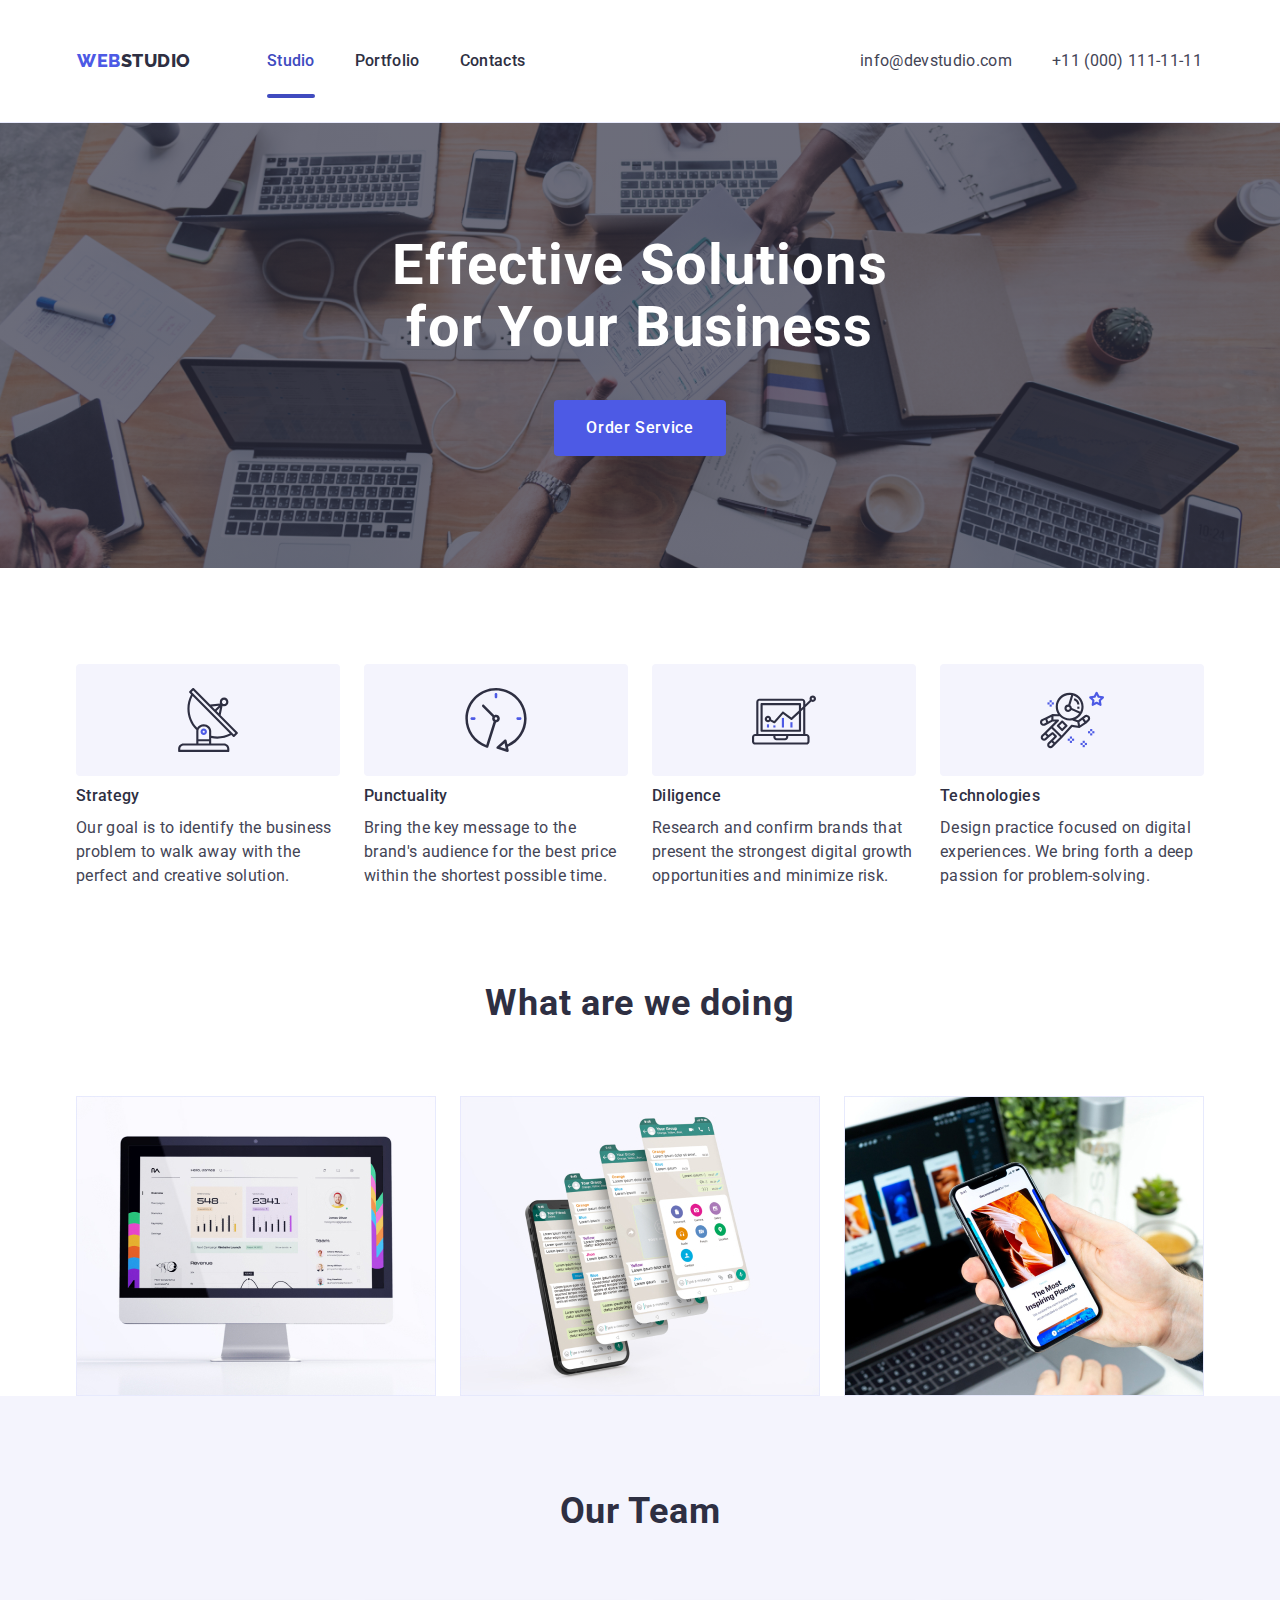
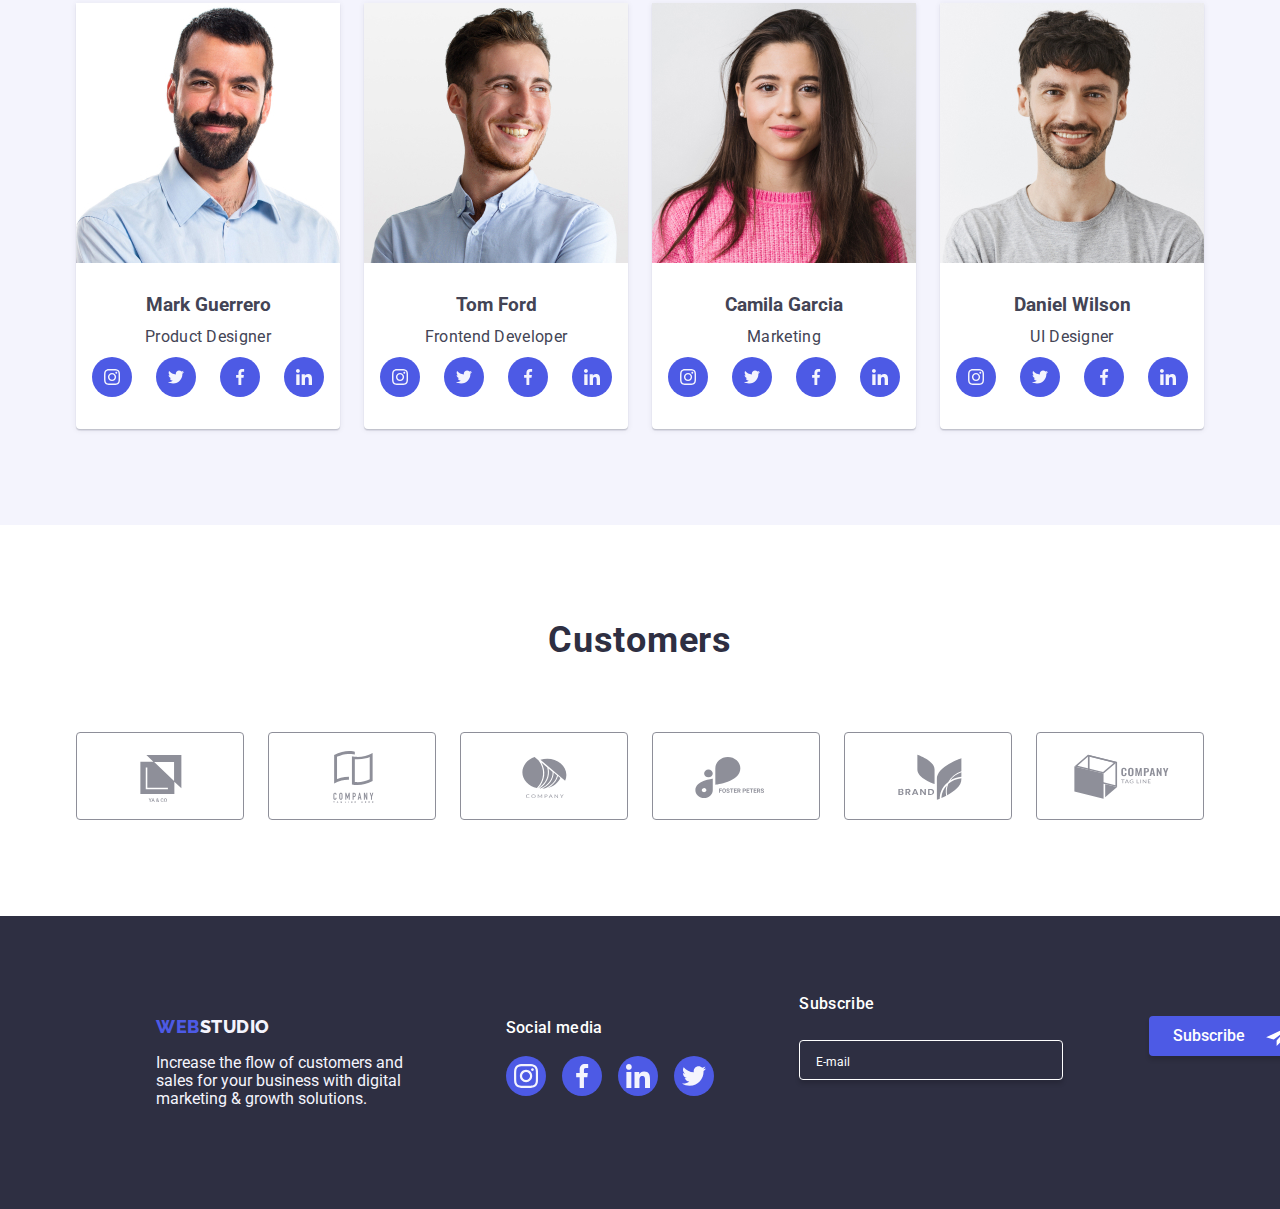
==== commit 6c9d26e1: "Commit4" ====
--- a/index.html
+++ b/index.html
@@ -204,18 +204,34 @@
 
           <ul class="list working-list">
             <li class="working-item">
-              <img src="./images/work/image1.jpg" alt="Monitor" width="360" />
+              <img
+                srcset="
+                  ./images/work/monitor.jpg 1x,
+                  ./images/work/monitor@2x  2x
+                "
+                src="./images/work/monitor.jpg"
+                alt="Monitor"
+                width="360"
+              />
             </li>
             <li class="working-item">
               <img
-                src="./images/work/image2.jpg"
+                srcset="
+                  ./images/work/displays.jpg 1x,
+                  ./images/work/displays@2x  2x
+                "
+                src="./images/work/displays.jpg"
                 alt="Mobile screens"
                 width="360"
               />
             </li>
             <li class="working-item">
               <img
-                src="./images/image3.jpg"
+                srcset="
+                  ./images/work/mobile-hand.jpg 1x,
+                  ./images/work/mobile-hand@2x  2x
+                "
+                src="./images/work/mobile-hand.jpg"
                 alt="The mobile phone in the hand"
                 width="360"
               />
@@ -530,7 +546,6 @@
         </div>
       </section>
     </main>
-    -->
 
     <footer class="footer-section">
       <div class="container footer-contant">
--- a/css/styles.css
+++ b/css/styles.css
@@ -1240,14 +1240,17 @@
   }
 }
 @media screen and (min-width: 1200px) {
+  .footer-section {
+    padding-left: 156px;
+    padding-right: 159px;
+  }
   .footer-contant {
-    padding-left: 156px;
     display: flex;
     flex-wrap: wrap;
     row-gap: 112px;
     column-gap: 24px;
     align-items: normal;
-    justify-content: left;
+    justify-content: space-between;
   }
   .subscribe-msg {
     position: static;
@@ -1276,6 +1279,9 @@
   }
   .social-media-text {
     text-align: left;
+  }
+  .footer-contant {
+    padding: 0;
   }
 }
 /* .social-media {
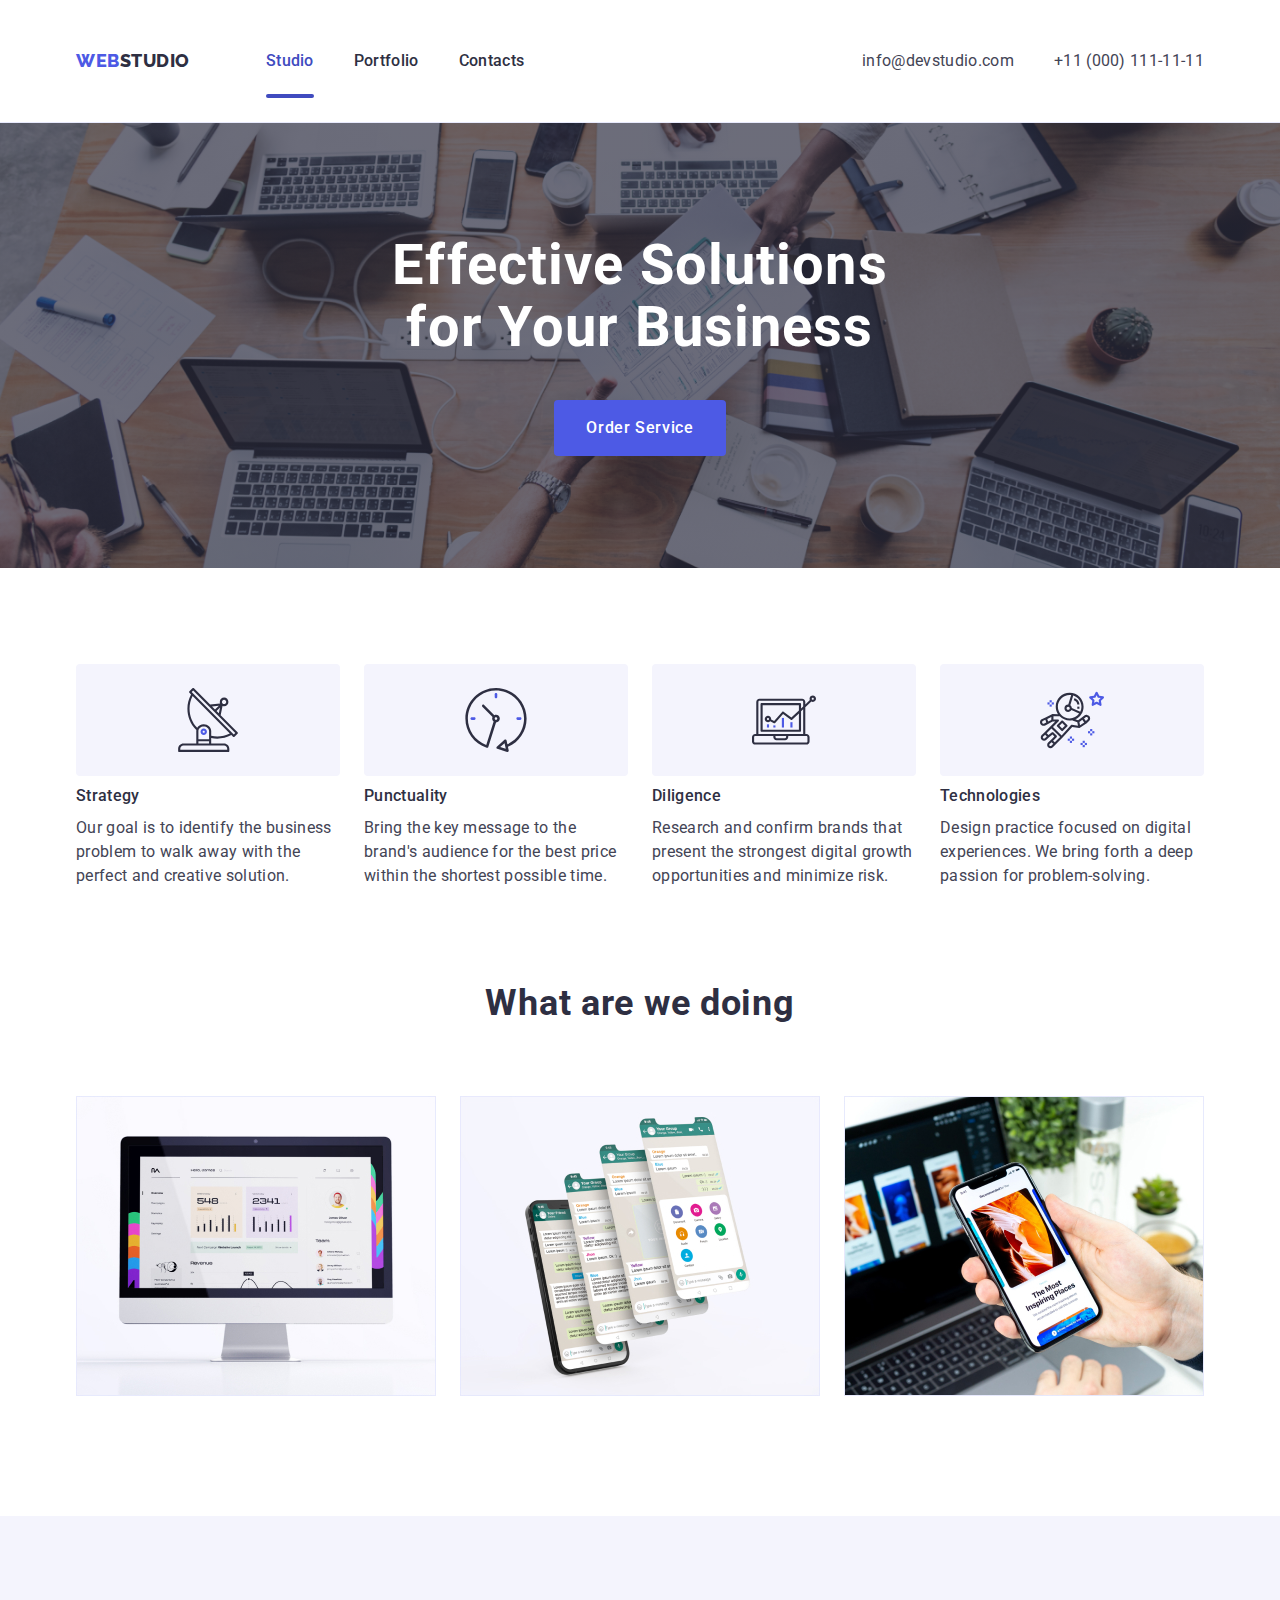
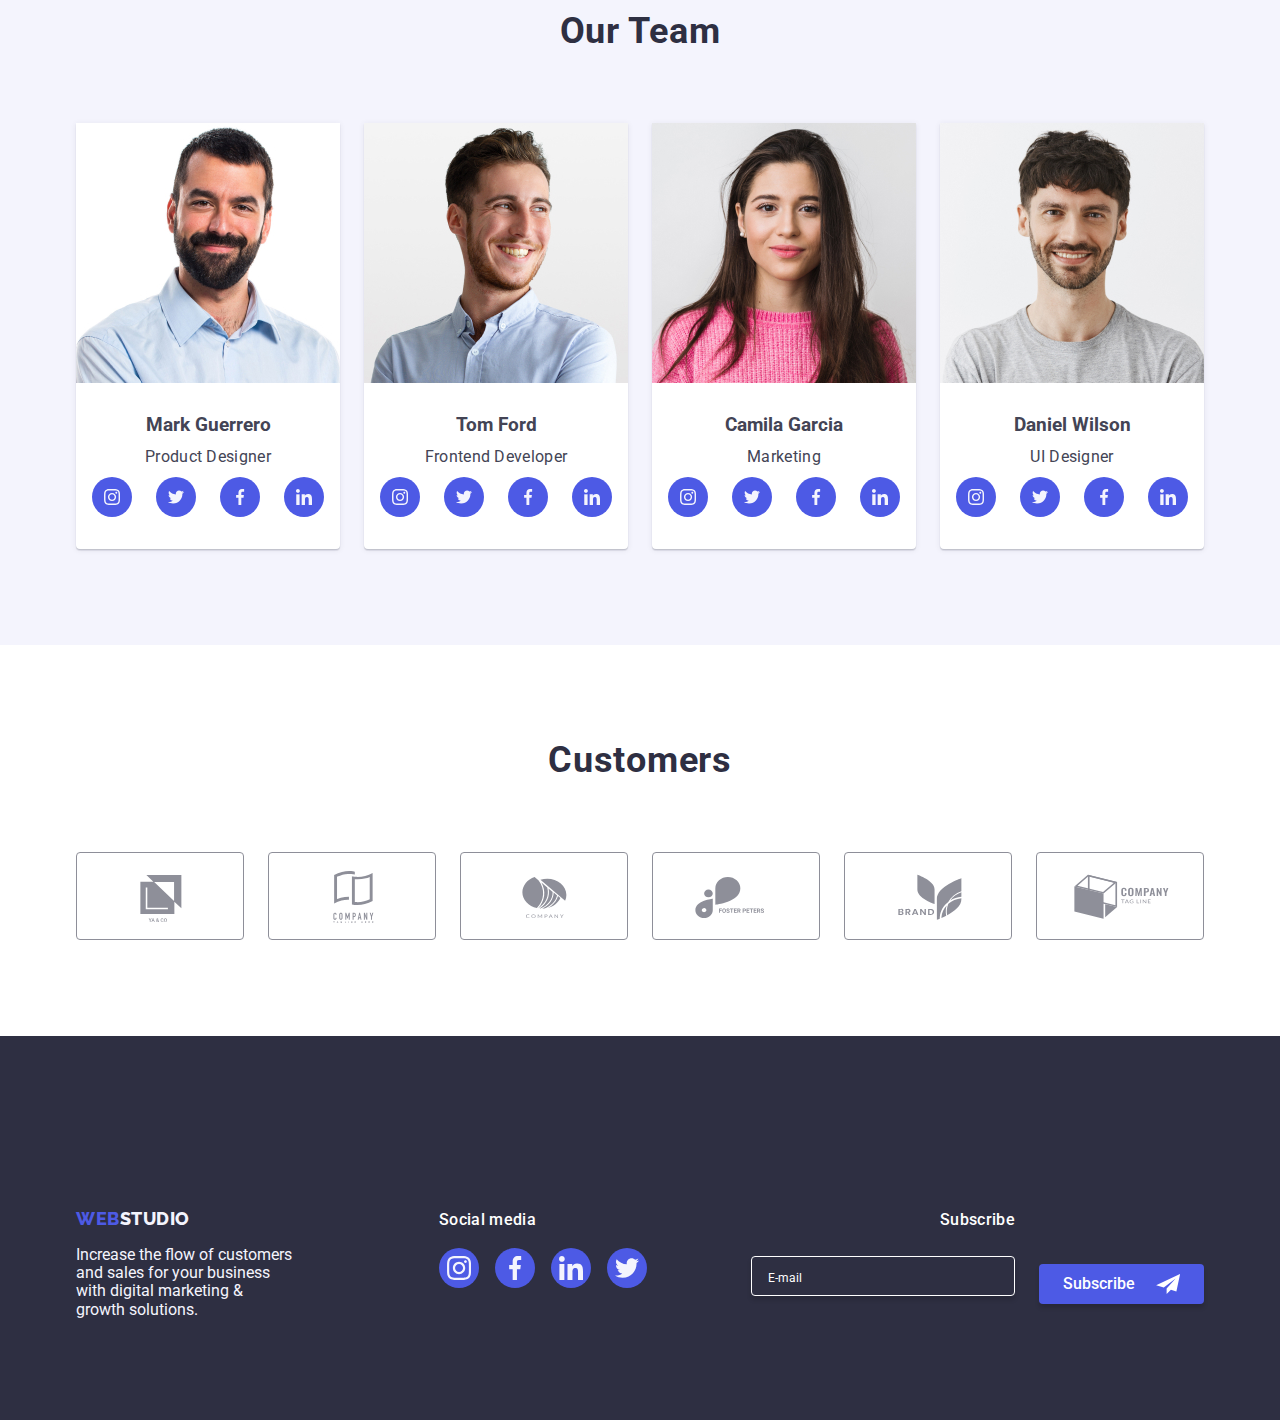
==== commit 8c1e8880: "Commit5" ====
--- a/index.html
+++ b/index.html
@@ -546,7 +546,6 @@
         </div>
       </section>
     </main>
-
     <footer class="footer-section">
       <div class="container footer-contant">
         <div class="logo_footer-cont">
@@ -591,8 +590,7 @@
             </li>
           </ul>
         </div>
-
-        <div class="subscribe-field-wrapper">
+        <div class="subscription">
           <p class="subscribe-msg">Subscribe</p>
           <form class="subscribe-form">
             <label for="e-mail-subcription"></label>
@@ -603,6 +601,76 @@
               name="e-mail-subcription"
               placeholder="E-mail"
             />
+            <div class="subscribe-btn-wrapper">
+              <button class="subscribe-btn" type="submit">
+                Subscribe
+                <svg class="subscribe-btn-icon" width="24" height="20">
+                  <use href="./images/icons.svg#icon-send-1"></use>
+                </svg>
+              </button>
+            </div>
+          </form>
+        </div>
+      </div>
+    </footer>
+
+    <!-- <footer class="footer-section">
+      <div class="container footer-contant">
+        <div class="logo_footer-cont">
+          <a class="logo-link link logo-footer" href="./index.html"
+            >Web<span class="logo-end-footer">Studio</span></a
+          >
+          <p class="footer-text">
+            Increase the flow of customers and sales for your business with
+            digital marketing & growth solutions.
+          </p>
+        </div>
+        <div class="social-media">
+          <p class="social-media-text">Social media</p>
+          <ul class="social-media-icon-list list">
+            <li class="social-media-footer-item">
+              <a class="social-media-link" href="">
+                <svg class="social-media-icon" width="24" height="24">
+                  <use href="./images/icons.svg#icon-instagram2"></use>
+                </svg>
+              </a>
+            </li>
+            <li class="social-media-footer-item">
+              <a class="social-media-link" href="">
+                <svg class="social-media-icon" width="24" height="24">
+                  <use href="./images/icons.svg#icon-facebook1"></use>
+                </svg>
+              </a>
+            </li>
+            <li class="social-media-footer-item">
+              <a class="social-media-link" href="">
+                <svg class="social-media-icon" width="24" height="24">
+                  <use href="./images/icons.svg#icon-linkedin"></use>
+                </svg>
+              </a>
+            </li>
+            <li class="social-media-footer-item">
+              <a class="social-media-link" href="">
+                <svg class="social-media-icon" width="24" height="24">
+                  <use href="./images/icons.svg#icon-twitter"></use>
+                </svg>
+              </a>
+            </li>
+          </ul>
+        </div>
+
+        <div class="subscribe-field-wrapper">
+          <p class="subscribe-msg">Subscribe</p>
+
+          <form class="subscribe-form">
+            <label for="e-mail-subcription"></label>
+            <input
+              class="subscription-field"
+              type="email"
+              id="e-mail-subcription"
+              name="e-mail-subcription"
+              placeholder="E-mail"
+            />
           </form>
         </div>
         <div class="subscribe-btn-wrapper">
@@ -614,7 +682,7 @@
           </button>
         </div>
       </div>
-    </footer>
+    </footer> -->
 
     <!-- Modal-window -->
     <div class="backdrop is-hidden" data-modal-order>
--- a/css/styles.css
+++ b/css/styles.css
@@ -319,6 +319,19 @@
   }
 
   .menu-link.active {
+    color: #404bbf;
+  }
+  .contact-link {
+    font-style: normal;
+    font-size: 16px;
+    line-height: 1.5;
+    letter-spacing: 0.02em;
+    color: var(--secondary-font-color);
+    transition: color var(--transition-main);
+  }
+  .contact-link:active,
+  .contact-link:hover,
+  .contact-link:focus {
     color: #404bbf;
   }
 }
@@ -845,6 +858,9 @@
   }
 }
 @media screen and (min-width: 1200px) {
+  .section-working {
+    padding-bottom: 120px;
+  }
   .working-list {
     display: flex;
     flex-wrap: nowrap;
@@ -1043,6 +1059,9 @@
   .logo-footer {
     margin-bottom: 16px;
     display: inline-block;
+  }
+  .logo-end-footer {
+    color: var(--color-logo-add-light);
   }
   .footer-text {
     max-width: 264px;
@@ -1167,8 +1186,9 @@
     position: relative;
     border: none;
     display: block;
-    margin-left: 0;
-    margin-right: 0;
+    margin-left: auto;
+    margin-right: auto;
+    margin-top: 16px;
     width: 165px;
     height: 40px;
     border-radius: 4px;
@@ -1213,6 +1233,7 @@
     align-items: top;
     justify-content: left;
   }
+
   .logo_footer-cont {
     margin-left: 0;
     margin-right: 0;
@@ -1221,8 +1242,19 @@
   }
 
   .social-media-text {
+    text-align: left;
     margin-top: 0;
   }
+
+  /* .subscribe-btn-wrapper {
+    display: block;
+    margin-top: 0;
+  } */
+  .subscribe-field-wrapper {
+    position: relative;
+  }
+}
+@media screen and (min-width: 768px) and (max-width: 1199px) {
   .subscribe-msg {
     position: absolute;
     top: -16px;
@@ -1231,446 +1263,85 @@
     text-align: left;
     margin-top: 0px;
   }
-  .subscribe-btn-wrapper {
-    display: block;
-    margin-top: 0;
-  }
-  .subscribe-field-wrapper {
+  .subscription {
+    display: flex;
     position: relative;
-  }
-}
+    flex-direction: row;
+    justify-content: center;
+  }
+}
+
 @media screen and (min-width: 1200px) {
   .footer-section {
-    padding-left: 156px;
-    padding-right: 159px;
+    background-color: var(--dark-background-color);
+    padding-top: 100px;
+    padding-bottom: 100px;
   }
   .footer-contant {
     display: flex;
-    flex-wrap: wrap;
-    row-gap: 112px;
-    column-gap: 24px;
-    align-items: normal;
-    justify-content: space-between;
+    align-items: baseline;
+    flex-wrap: nowrap;
+  }
+  .container {
+    width: 1158px;
+    margin-left: auto;
+    margin-right: auto;
+    padding-left: 15px;
+    padding-right: 15px;
+  }
+  .logo_footer-cont {
+    margin-right: 120px;
+  }
+  .social-media {
+    margin-right: 80px;
   }
   .subscribe-msg {
-    position: static;
-    text-align: left;
-    margin-bottom: 0px;
-    margin-top: 0px;
+    color: var(--color-text-light);
+    margin-bottom: 16px;
+    font-size: 16px;
+    font-weight: 500;
+    line-height: 1.5;
+    letter-spacing: 0.02em;
   }
   .subscribe-form {
-    margin-bottom: 0px;
-    margin-top: 0px;
-
-    line-height: 0;
-  }
-  .subscribe-field-wrapper {
-    position: static;
+    display: flex;
+    width: 453px;
+    align-items: center;
+  }
+  .subscription-field {
+    background: transparent;
+    outline: none;
+    width: 264px;
+    height: 40px;
+    padding: 8px 16px 8px 16px;
+    border: 1px solid rgba(255, 255, 255, 1);
+    border-radius: 4px;
+    box-shadow: 0px 4px 4px 0px rgba(0, 0, 0, 0.15);
+    margin-right: 24px;
+    color: var(--color-text-light);
+  }
+
+  .subscribe-btn-wrapper {
+    position: relative;
+  }
+  .subscribe-btn {
+    border: none;
     display: block;
-    line-height: 0;
-    margin-bottom: 0px;
-    margin-top: 0px;
-  }
-
-  .subscribe-field {
-    margin-top: 0;
-    margin-bottom: 0;
-    line-height: 0;
-  }
-  .social-media-text {
-    text-align: left;
-  }
-  .footer-contant {
-    padding: 0;
-  }
-}
-/* .social-media {
-  margin-right: 80px;
-} */
-.logo-end-footer {
-  color: var(--color-logo-add-light);
-}
-.social-media-footer-item {
-  width: 40px;
-  height: 40px;
-}
-.menu-link {
-  position: relative;
-  display: block;
-  padding-top: 24px;
-  padding-bottom: 24px;
-  font-weight: 500;
-  font-size: 16px;
-  line-height: 1.5;
-  letter-spacing: 0.02em;
-  color: rgba(46, 47, 66, 1);
-  transition: color var(--transition-main);
-}
-.menu-link.link:active,
-.menu-link:hover,
-.menu-link:focus {
-  color: #404bbf;
-}
-.menu-link.link:hover::after {
-  content: "";
-  bottom: -1px;
-  width: 100%;
-  height: 4px;
-  border-radius: 2px;
-  background-color: #404bbf;
-  margin-top: 20px;
-  display: block;
-  margin: 0 auto;
-}
-.contact-link {
-  font-style: normal;
-  font-size: 16px;
-  line-height: 1.5;
-  letter-spacing: 0.02em;
-  color: var(--secondary-font-color);
-  transition: color var(--transition-main);
-}
-.contact-link:active,
-.contact-link:hover,
-.contact-link:focus {
-  color: #404bbf;
-}
-.contacts-list {
-  font-style: normal;
-}
-/* .subscribe-form {
-  display: flex;
-  width: 453px;
-  align-items: center;
-} */
-/* .subscribe-msg {
-  color: var(--color-text-light);
-  margin-bottom: 16px;
-  font-size: 16px;
-  font-weight: 500;
-  line-height: 1.5;
-  letter-spacing: 0.02em;
-}
-.subscription-field {
-  display: block;
-  background: transparent;
-  outline: none;
-  width: 264px;
-  height: 40px;
-  padding: 8px 16px 8px 16px;
-  border: 1px solid rgba(255, 255, 255, 1);
-  border-radius: 4px;
-  box-shadow: 0px 4px 4px 0px rgba(0, 0, 0, 0.15);
-  margin-right: 24px;
-  color: var(--color-text-light);
-}
-.subscription-field::placeholder {
-  color: rgba(255, 255, 255, 1);
-  font-size: 12px;
-  line-height: 1.5;
-  font-family: Roboto, sans-serif;
-}
-
-.subscribe-btn-wrapper {
-  position: relative;
-}
-
-.subscribe-btn {
-  border: none;
-  display: block;
-  width: 165px;
-  height: 40px;
-  border-radius: 4px;
-  font-family: Roboto, sans-serif;
-  font-weight: 500;
-  font-size: 16px;
-  line-height: 1.5;
-  padding-left: 24px;
-  background: rgba(77, 90, 229, 1);
-  text-align: left;
-  color: rgba(255, 255, 255, 1);
-  box-shadow: 0px 4px 4px 0px rgba(0, 0, 0, 0.15);
-  transition: background-color 250ms cubic-bezier(0.4, 0, 0.2, 1),
-    box-shadow var(--transition-main);
-} */
-
-/* .subscribe-btn-icon{
-  display: block;
-position: absolute; 
-top: 50%;
-transform: translateY(-50%);
-right: 24px;
-fill:rgba(255, 255, 255, 1);
-z-index: 4;
-margin: 0;
-}
-
-.subscribe-btn:hover,
-.subscribe-btn:focus {
-  background-color: #404bbf;
-  box-shadow: 0px 4px 4px rgba(0, 0, 0, 0.15);
-  border-radius: 4px;
-}
-
-
-
-
-
-
-
-.filter-btn {
-  font-family: Roboto, sans-serif;
-  font-weight: 500;
-  font-size: 16px;
-  line-height: 1.5;
-  display: flex;
-  align-items: center;
-  text-align: center;
-  letter-spacing: 0.04em;
-  color: var(--main-color-button);
-  background-color: var(--background-color-button);
-  border: 1px solid #e7e9fc;
-  border-radius: 4px;
-  padding: 12px 24px;
- transition: color 250ms cubic-bezier(0.4, 0, 0.2, 1), background-color 250ms cubic-bezier(0.4, 0, 0.2, 1), border-color 250ms cubic-bezier(0.4, 0, 0.2, 1), box-shadow 250ms cubic-bezier(0.4, 0, 0.2, 1);
-
-}
-.filter-btn:active {
-  font-family: Roboto, sans-serif;
-  font-style: normal;
-  font-weight: 500;
-  font-size: 16px;
-  line-height: 1.5;
-  display: flex;
-  align-items: center;
-  text-align: center;
-  letter-spacing: 0.04em;
-  color: #ffffff;
-  background: #404bbf;
-  box-shadow: 0px 3px 1px rgba(0, 0, 0, 0.1), 0px 2px 1px rgba(0, 0, 0, 0.08),
-    0px 2px 2px rgba(0, 0, 0, 0.12);
-  border-radius: 4px;
-    transition: color var(--transition-main), background-color var(--transition-main), box-shadow var(--transition-main), border-radius var(--transition-main), border var(--transition-main);
-}
-.filter-btn:hover,
-.filter-btn:focus {
-  color: #ffffff;
-  background-color: #404bbf;
-  box-shadow: 0px 3px 1px rgba(0, 0, 0, 0.1), 0px 2px 1px rgba(0, 0, 0, 0.08),
-    0px 2px 2px rgba(0, 0, 0, 0.12);
-  border-radius: 4px;
-  border: 1px solid transparent;
-}
-
-.footer-text {
-  font-size: 16px;
-  line-height: 1.5;
-  letter-spacing: 0.02em;
-  color: #f4f4fd;
-} */
-
-/*
-.customers-section{
-  padding-top: 120px;
-  padding-bottom: 120px;
-}
-.customers-list{
-  display: flex;
-  justify-content: space-between;
-  gap: 24px;
-}
-
-.customers-item{
-  calc((100% - 120px) / 6);
-  height: 88px;
-}
-
-.customers-icon{
-  fill:currentColor;
-    transition: fill var(--transition-main);
-}
-.customers-icon:hover,
-.customers-icon:focus{
-  fill: #404BBF;
-}
-.customers-link{
-  border: 1px solid #8E8F99;
- color: var(--icon-main-color);
-  display: flex;
-  justify-content: center;
-  align-items: center;
-  width: 168px;
-  height: 88px;
-  border-radius: 4px;
-  transition: border-color 250ms cubic-bezier(0.4, 0, 0.2, 1), color 250ms cubic-bezier(0.4, 0, 0.2, 1);
-
-  
- }
-.customers-link:hover,
-.customers-link:focus{
-    border: 1px solid #404BBF;
-    color: #404bbf;
-
-}
-
-.filter-list-cont {
-  display: flex;
-  justify-content: center;
-  gap: 24px;
-  margin-bottom: 72px;
-}
-.section-portfolio {
-  padding-top: 96px;
-  padding-bottom: 120px;
-}
-.portfolio-cont {
-  display: flex;
-  justify-content: center;
-  flex-wrap: wrap;
-  column-gap: 24px;
-  row-gap: 48px;
-}
-
-.portfolio-item {
-  width: calc((100% - 48px) / 3);
-      transition: box-shadow var(--transition-main);
-
-}
-.portfolio-item: :nth-last-child(3n) {
-  margin-right: 0;
-}
-
-.portfolio-item: :nth-last-child(-n+3) {
-  margin-bottom: 0;
-}
-.portfolio-item:hover{
-  box-shadow: 0px 2px 1px 0px #2E2F4214;
-
-box-shadow: 0px 1px 1px 0px #2E2F4229;
-
-box-shadow: 0px 1px 6px 0px #2E2F4214;
-
-}
-.portfolio-thumb{
-  position: relative;
-    overflow: hidden;
-
-}
-.portfolio-link:hover .overlay-text,
-.portfolio-link:focus .overlay-text {
-  transform: translateY(0);
-}
-.overlay-text{
-  position: absolute;
-  transform: translateY(100%);
-  top: 0;
-  left: 0;
-  width: 100%;
-    height: 100%;
+    width: 165px;
+    height: 40px;
+    padding-top: 0;
+    padding-bottom: 0;
+    border-radius: 4px;
+    font-family: Roboto, sans-serif;
+    font-weight: 500;
     font-size: 16px;
     line-height: 1.5;
-    letter-spacing: 0.02em;
- padding: 40px 32px;
-  background-color: var(--main-color-button);
-  transition: transform var(--transition-main);
-  color: rgba(244, 244, 253, 1);
-}
-
-
-.portfolio-link{
-  display: block;
-      transition: box-shadow var(--transition-main);
-
-}
-.portfolio-link:hover,
-.portfolio-link:focus{
-  box-shadow: 0px 1px 6px rgba(46, 47, 66, 0.08), 0px 1px 1px rgba(46, 47, 66, 0.16), 0px 2px 1px rgba(46, 47, 66, 0.08);
-}
-
-.portfolio-descr-cont {
-  padding: 32px 16px;
-  border: 1px solid #e7e9fc;
-  border-top: none;
-} */
-/* .footer-contant {
-  display: flex;
-  align-items: baseline;
-}
-
-.logo_footer-cont {
-  margin-right: 120px;
-}
-
-.social-media {
-  margin-right: 80px;
-}
-.social-media-text {
-  color: var(--color-text-light);
-  margin-bottom: 16px;
-  font-size: 16px;
-  font-weight: 500;
-  line-height: 1.5;
-  letter-spacing: 0.02em;
-}
-
-.social-media-icon {
-  fill: #f4f4fd;
-}
-
-
-.social-media-icon-list {
-  display: flex;
-  gap: 16px;
-}
-.social-media-link {
-  border: none;
-  width: 100%;
-  height: 100%;
-  display: flex;
-  justify-content: center;
-  align-items: center;
-  background-color: var(--main-color-button);
-  border-radius: 50%;
-      transition: background-color var(--transition-main);
-
-}
-.social-media-link:hover,
-.social-media-link:focus{
-  background-color: #31D0AA;
-}
-
-.social-employee-list {
-  display: flex;
-  gap: 24px;
-  justify-content: center;
-  margin: 0 auto;
- }
-
-.social-employee-list-item{
-   width: 40px;
-  height: 40px;
-}
-
-.employee-social-media {
-  border: none;
-  display: flex;
-  justify-content: center;
-  align-items: center;
-  width: 100%;
-  height: 100%;
-  background-color: var(--main-color-button);
-  border-radius: 50%;
-      transition: background-color var(--transition-main);
-
-}
-.employee-social-media:hover,
-.employee-social-media:focus{
-  background-color: #404bbf;
-}
-
-.employee-social-icon {
-  display: flex;
-  justify-content: center;
-  align-items: center;
-  fill: #f4f4fd;
-} */
+    padding-left: 24px;
+    background: rgba(77, 90, 229, 1);
+    text-align: left;
+    color: rgba(255, 255, 255, 1);
+    box-shadow: 0px 4px 4px 0px rgba(0, 0, 0, 0.15);
+    transition: background-color 250ms cubic-bezier(0.4, 0, 0.2, 1),
+      box-shadow var(--transition-main);
+  }
+}
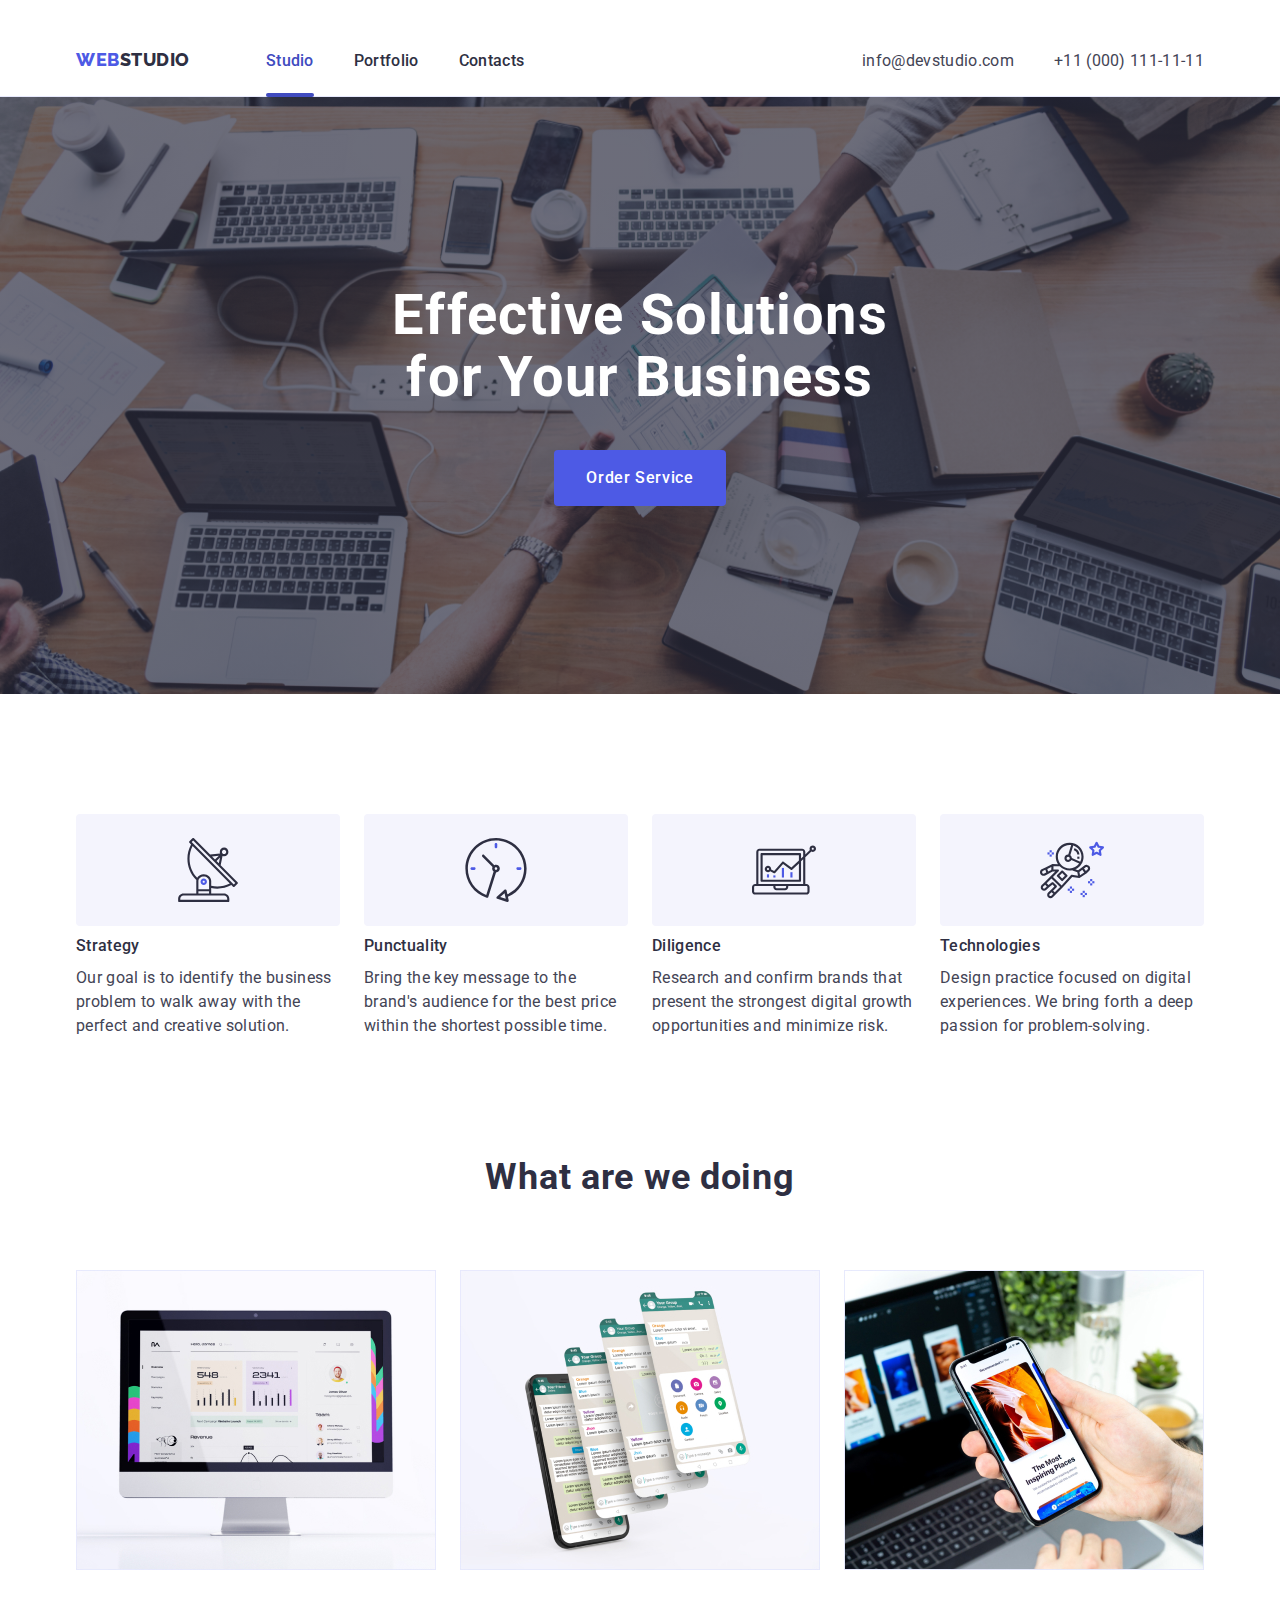
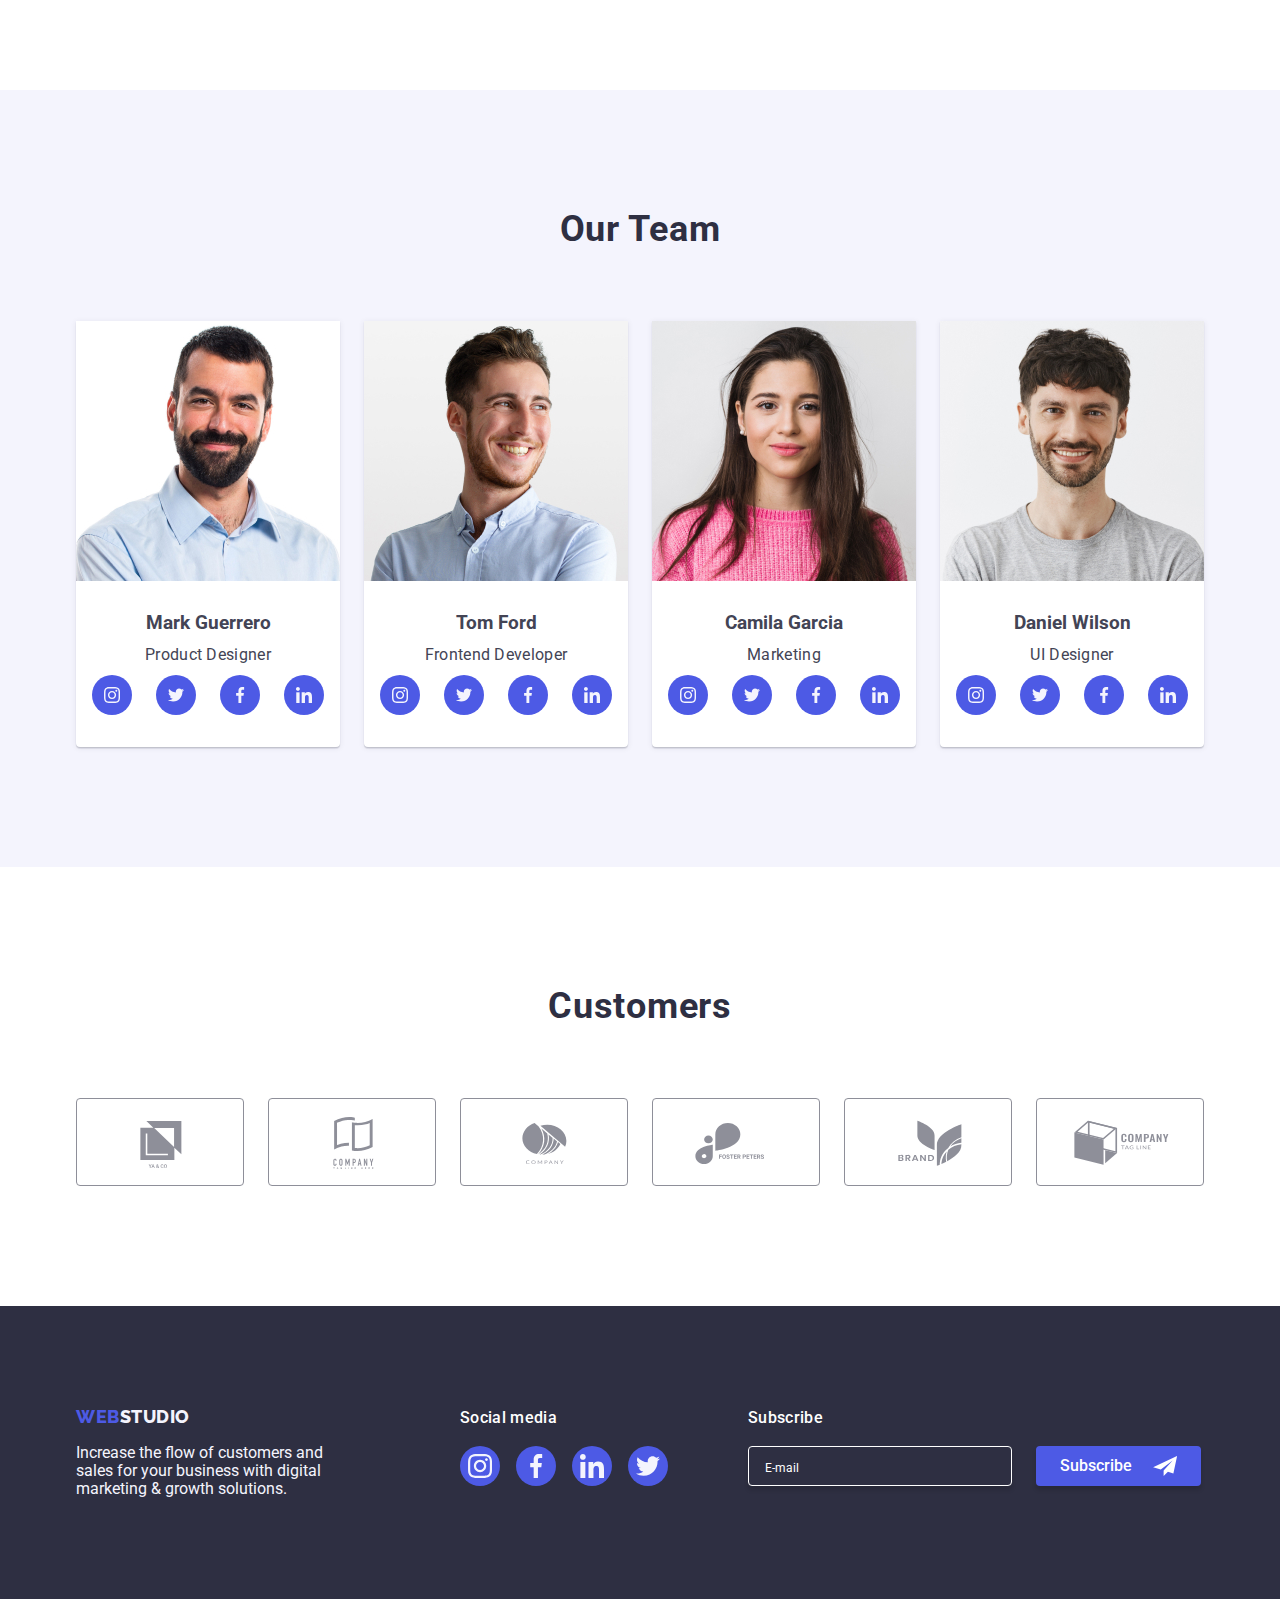
==== commit 02ad7f47: "Corrections" ====
--- a/index.html
+++ b/index.html
@@ -206,8 +206,8 @@
             <li class="working-item">
               <img
                 srcset="
-                  ./images/work/monitor.jpg 1x,
-                  ./images/work/monitor@2x  2x
+                  images/work/monitor.jpg    1x,
+                  images/work/monitor@2x.jpg 2x
                 "
                 src="./images/work/monitor.jpg"
                 alt="Monitor"
@@ -217,8 +217,8 @@
             <li class="working-item">
               <img
                 srcset="
-                  ./images/work/displays.jpg 1x,
-                  ./images/work/displays@2x  2x
+                  images/work/displays.jpg    1x,
+                  images/work/displays@2x.jpg 2x
                 "
                 src="./images/work/displays.jpg"
                 alt="Mobile screens"
@@ -228,8 +228,8 @@
             <li class="working-item">
               <img
                 srcset="
-                  ./images/work/mobile-hand.jpg 1x,
-                  ./images/work/mobile-hand@2x  2x
+                  images/work/mobile-hand.jpg    1x,
+                  images/work/mobile-hand@2x.jpg 2x
                 "
                 src="./images/work/mobile-hand.jpg"
                 alt="The mobile phone in the hand"
--- a/css/styles.css
+++ b/css/styles.css
@@ -45,7 +45,11 @@
   color: var(--primary-text-color);
   background-color: var(--background-color);
 }
-
+img {
+  display: block;
+  max-width: 100%;
+  height: auto;
+}
 /* .container {
   padding-top: 25px;
   padding-bottom: 23px;
@@ -109,7 +113,7 @@
   padding-left: 16px;
   padding-right: 17px;
   padding-top: 25px;
-  padding-bottom: 25px;
+  padding-bottom: 23px;
 }
 
 .logo-link {
@@ -170,7 +174,7 @@
 .mobile-menu-container {
   position: relative;
   padding-left: 40px;
-  padding-top: 24px;
+  padding-top: 80px;
   padding-right: 24px;
   padding-bottom: 40px;
   display: flex;
@@ -190,6 +194,23 @@
 
 .menu-list-mobile {
   margin-bottom: 284px;
+  margin-top: auto;
+}
+.menu-item-mobile {
+  font-family: Roboto;
+  font-size: 36px;
+  font-weight: 700;
+  line-height: 1.1;
+  letter-spacing: 0.02em;
+  text-align: left;
+}
+.menu-item-mobile:not(:last-child) {
+  margin-bottom: 40px;
+}
+
+.menu-item-mobile:hover,
+.menu-item-mobile:focus {
+  color: rgba(64, 75, 191, 1);
 }
 
 .menu-link-mobile:hover,
@@ -233,6 +254,7 @@
   margin-bottom: 40px;
 }
 .social-media-icon-mobile-list {
+  margin-bottom: auto;
   display: flex;
   align-items: center;
   justify-content: left;
@@ -269,7 +291,7 @@
     position: relative;
     display: block;
     padding-top: 24px;
-    padding-bottom: 24px;
+    /* padding-bottom: 24px; */
     font-weight: 500;
     font-size: 16px;
     line-height: 1.5;
@@ -284,7 +306,7 @@
   }
   .menu-link::after {
     position: absolute;
-    bottom: -1px;
+    bottom: -24px;
     left: 0;
     content: "";
     width: 100%;
@@ -341,6 +363,12 @@
     display: flex;
     align-items: center;
     gap: 40px;
+  }
+  .page-header-container {
+    align-items: first baseline;
+  }
+  .page-nav {
+    align-items: first baseline;
   }
 }
 
@@ -731,6 +759,8 @@
 @media screen and (min-width: 1200px) {
   .hero {
     max-width: 1440px;
+    padding-top: 188px;
+    padding-bottom: 188px;
   }
 }
 
@@ -792,6 +822,10 @@
 }
 
 @media screen and (min-width: 1200px) {
+  .value-section {
+    padding-top: 120px;
+    padding-bottom: 120px;
+  }
   .value-item {
     flex-basis: calc((100% - 24px) / 2);
   }
@@ -983,6 +1017,10 @@
   }
 }
 @media screen and (min-width: 1200px) {
+  .our-team-section {
+    padding-top: 120px;
+    padding-bottom: 120px;
+  }
   .our-team-cont {
     flex-direction: row;
     justify-content: center;
@@ -1045,7 +1083,12 @@
     column-gap: 24px;
   }
 }
-
+@media screen and (min-width: 1200px) {
+  .customers-section {
+    padding-top: 120px;
+    padding-bottom: 120px;
+  }
+}
 /* Footer */
 
 @media screen and (min-width: 420px) {
@@ -1137,10 +1180,7 @@
     margin-right: auto;
     margin-left: auto;
     margin-right: auto;
-    margin-bottom: 16px;
-    /* display: flex; */
-    justify-content: center;
-    /* width: 453px; */
+    justify-content: center;
     align-items: center;
   }
   .subscribe-msg {
@@ -1253,8 +1293,15 @@
   .subscribe-field-wrapper {
     position: relative;
   }
+  .subscribe-btn {
+    margin-top: 0;
+  }
 }
 @media screen and (min-width: 768px) and (max-width: 1199px) {
+  .footer-section {
+    padding-top: 96px;
+    padding-bottom: 96px;
+  }
   .subscribe-msg {
     position: absolute;
     top: -16px;
@@ -1267,11 +1314,24 @@
     display: flex;
     position: relative;
     flex-direction: row;
-    justify-content: center;
+    justify-content: flex-start;
+  }
+  .subscribe-form {
+    display: flex;
+    justify-content: flex-start;
+    margin-bottom: 0;
+    align-items: center;
+  }
+
+  .subscribe-btn-wrapper {
+    margin-left: 24px;
   }
 }
 
 @media screen and (min-width: 1200px) {
+  .subscribe-msg {
+    margin-top: 0px;
+  }
   .footer-section {
     background-color: var(--dark-background-color);
     padding-top: 100px;
@@ -1281,6 +1341,10 @@
     display: flex;
     align-items: baseline;
     flex-wrap: nowrap;
+    gap: 0px;
+  }
+  .footer-text {
+    max-width: 264px;
   }
   .container {
     width: 1158px;
@@ -1297,6 +1361,7 @@
   }
   .subscribe-msg {
     color: var(--color-text-light);
+    text-align: left;
     margin-bottom: 16px;
     font-size: 16px;
     font-weight: 500;
@@ -1326,6 +1391,7 @@
   }
   .subscribe-btn {
     border: none;
+    margin-top: 0px;
     display: block;
     width: 165px;
     height: 40px;
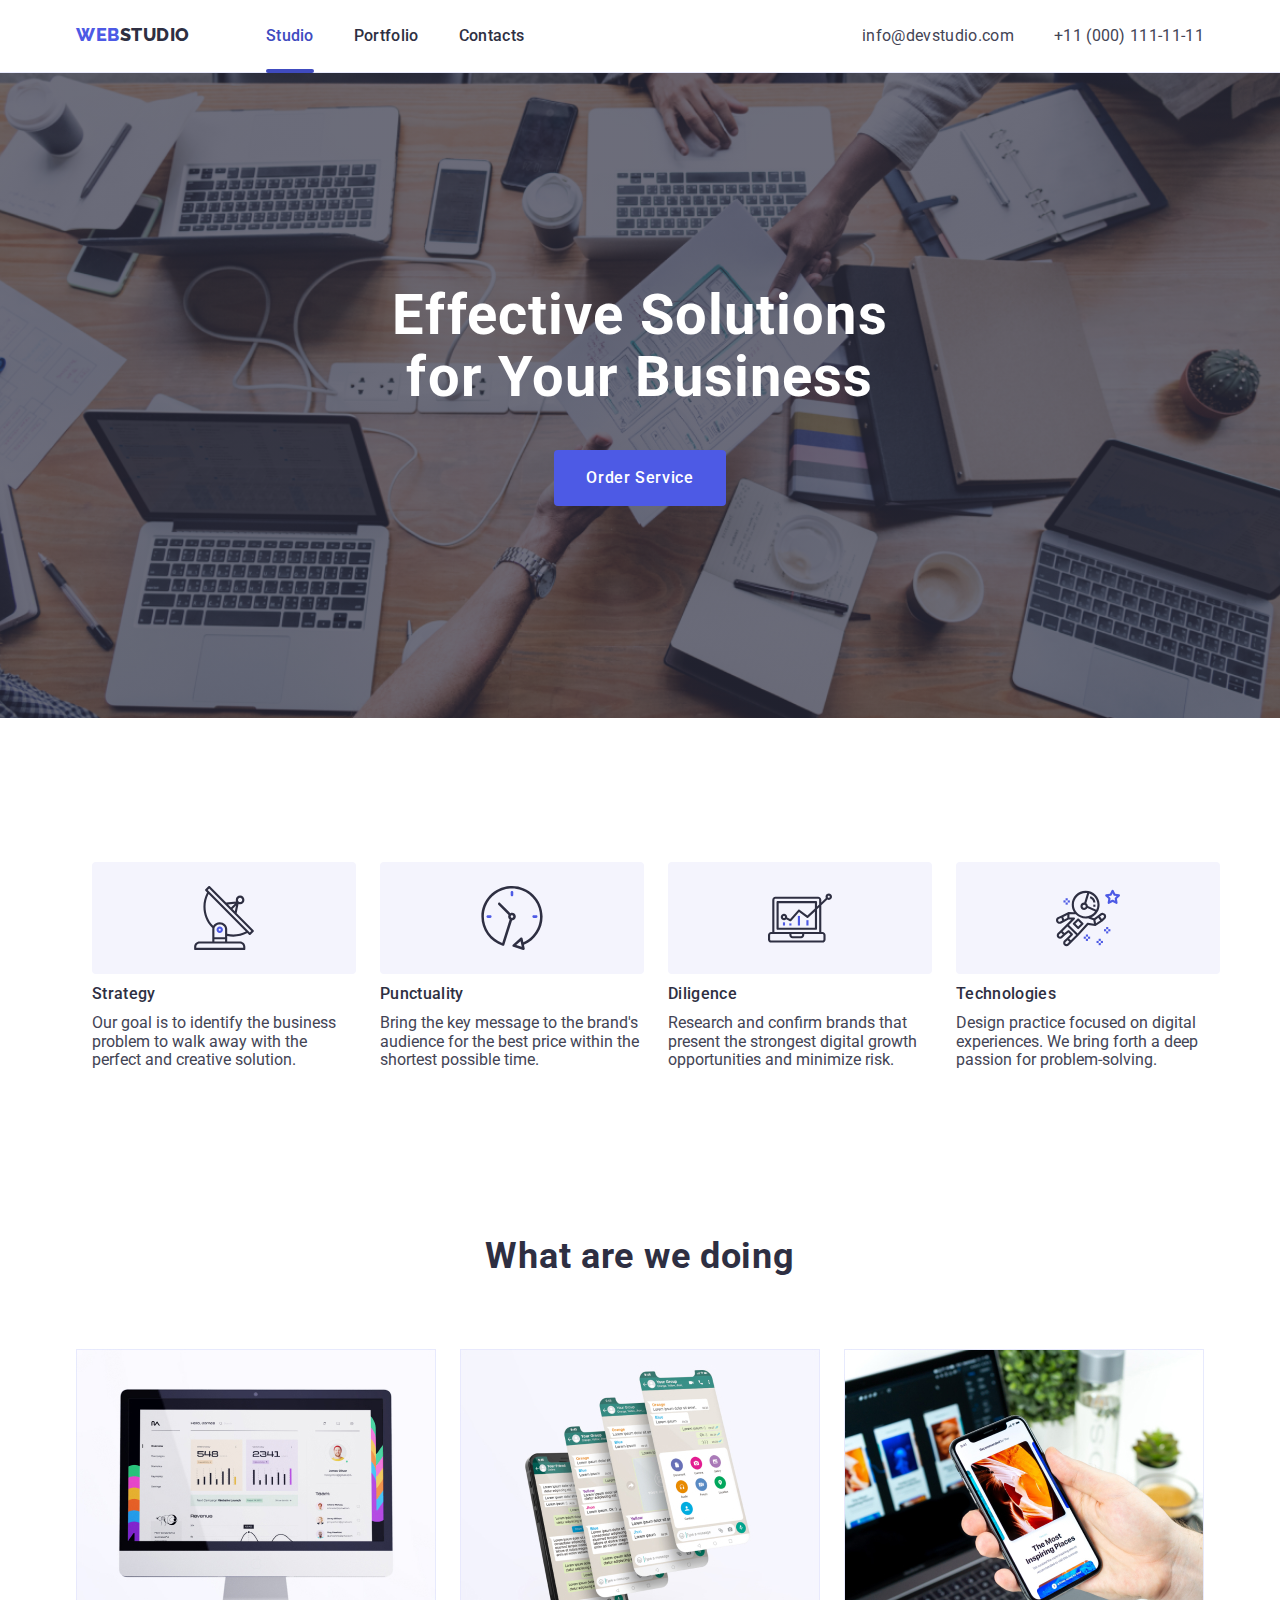
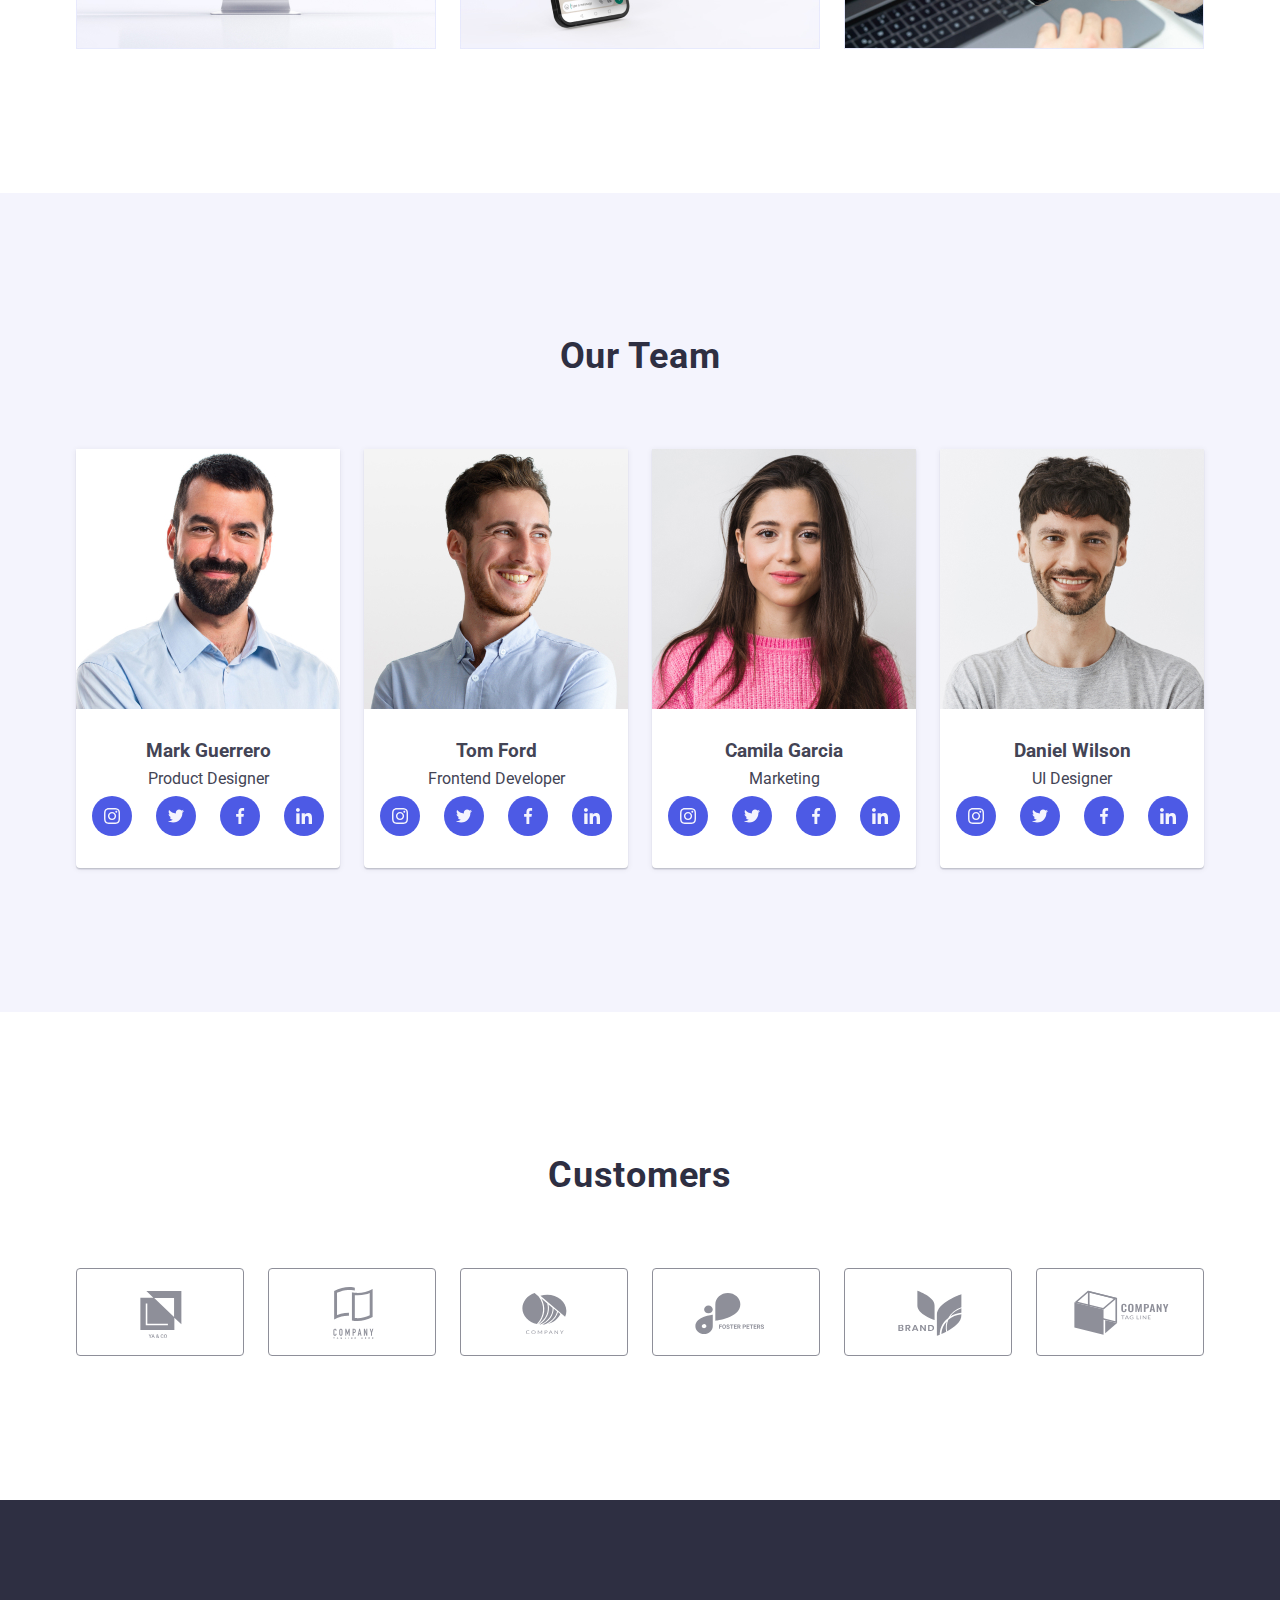
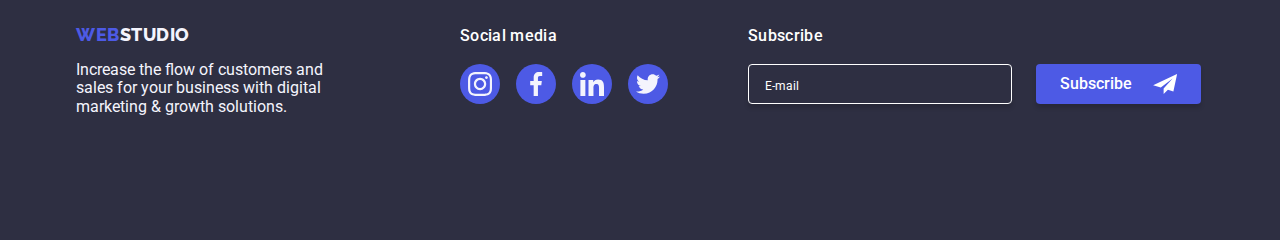
==== commit caaf6a34: "Corrections6" ====
--- a/index.html
+++ b/index.html
@@ -44,12 +44,12 @@
         </button>
         <address class="contacts-list">
           <ul class="adress-list list">
-            <li>
+            <li class="adress-item">
               <a class="contact-link link" href="mailto:info@devstudio.com"
                 >info@devstudio.com</a
               >
             </li>
-            <li>
+            <li class="adress-item">
               <a class="contact-link link" href="tel:+110001111111"
                 >+11 (000) 111-11-11</a
               >
--- a/css/styles.css
+++ b/css/styles.css
@@ -45,23 +45,77 @@
   color: var(--primary-text-color);
   background-color: var(--background-color);
 }
+.body.mobile-menu-open {
+  overflow: hidden;
+}
 img {
   display: block;
   max-width: 100%;
   height: auto;
 }
-/* .container {
-  padding-top: 25px;
-  padding-bottom: 23px;
-  padding-left: 15px;
-  padding-right: 15px;
-} */
-
-@media screen and (min-width: 480px) {
-  .container {
-    width: 428px;
+.container {
+  padding-left: 16px;
+  padding-right: 16px;
+  margin-left: auto;
+  margin-right: auto;
+}
+@media screen and (max-width: 427px) {
+  .modal {
+    max-width: 95vw;
+  }
+  .social-media-icon-mobile-list {
+    display: flex;
+    margin-bottom: auto;
+    align-items: center;
+    justify-content: left;
+    gap: 20px;
+  }
+}
+@media screen and (max-width: 767px) {
+  .text-description.value-item-cont {
+    font-family: Roboto;
+    font-size: 16px;
+    font-weight: 500;
+    line-height: 24px;
+    letter-spacing: 0.02em;
+    text-align: left;
+  }
+  .subscribe-form {
+    display: flex;
+    flex-direction: column;
+    align-items: center;
+    justify-content: center;
+  }
+  .subscription-field {
+    display: block;
     margin-left: auto;
     margin-right: auto;
+    background: transparent;
+    outline: none;
+    width: 100%;
+    height: 40px;
+    padding: 8px 16px 8px 16px;
+    border: 1px solid rgba(255, 255, 255, 1);
+    border-radius: 4px;
+    box-shadow: 0px 4px 4px 0px rgba(0, 0, 0, 0.15);
+    color: var(--color-text-light);
+  }
+}
+
+@media screen and (min-width: 428px) {
+  .container {
+    width: 396px;
+    padding-left: 16px;
+    padding-right: 16px;
+    margin-left: auto;
+    margin-right: auto;
+  }
+  .social-media-icon-mobile-list {
+    display: flex;
+    margin-bottom: auto;
+    align-items: center;
+    justify-content: left;
+    gap: 56px;
   }
 }
 @media screen and (min-width: 768px) {
@@ -73,7 +127,7 @@
     margin-right: auto;
   }
 }
-@media screen and (min-width: 1200px) {
+@media screen and (min-width: 1158px) {
   .container {
     width: 1158px;
     padding-left: 15px;
@@ -138,7 +192,7 @@
 .mobile-menu {
   position: fixed;
   width: 100%;
-  height: 100%;
+  height: 100vh;
   z-index: 1000;
   background-color: rgba(255, 255, 255, 1);
   top: 0;
@@ -146,6 +200,7 @@
   visibility: hidden;
   opacity: 0;
   pointer-events: none;
+  overflow-y: scroll;
   box-shadow: 0px 2px 1px rgba(46, 47, 66, 0.08),
     0px 1px 1px rgba(46, 47, 66, 0.16), 0px 1px 6px rgba(46, 47, 66, 0.08);
 }
@@ -194,7 +249,6 @@
 
 .menu-list-mobile {
   margin-bottom: 284px;
-  margin-top: auto;
 }
 .menu-item-mobile {
   font-family: Roboto;
@@ -253,15 +307,11 @@
 .adress-list-mobile-item:not(:last-child) {
   margin-bottom: 40px;
 }
-.social-media-icon-mobile-list {
-  margin-bottom: auto;
-  display: flex;
-  align-items: center;
-  justify-content: left;
-  gap: 56px;
-}
+
 .social-media-mobile-link {
   display: flex;
+  margin-bottom: auto;
+
   align-items: center;
   justify-content: center;
   width: 40px;
@@ -278,6 +328,7 @@
     display: flex;
     align-items: center;
     justify-content: space-between;
+    padding-bottom: 16px;
   }
   .page-nav {
     display: flex;
@@ -286,11 +337,16 @@
   .menu-list {
     display: flex;
     align-items: center;
+  }
+  .mobile-menu-container {
+    position: static;
+    padding: 0px;
+    display: block;
   }
   .menu-link {
     position: relative;
     display: block;
-    padding-top: 24px;
+    /* padding-top: 24px; */
     /* padding-bottom: 24px; */
     font-weight: 500;
     font-size: 16px;
@@ -306,7 +362,7 @@
   }
   .menu-link::after {
     position: absolute;
-    bottom: -24px;
+    bottom: -36px;
     left: 0;
     content: "";
     width: 100%;
@@ -314,7 +370,7 @@
     border-radius: 2px;
     display: block;
   }
-  .menu-link.link:hover::after {
+  /* .menu-link.link:hover::after {
     content: "";
     bottom: -1px;
     width: 100%;
@@ -324,7 +380,7 @@
     margin-top: 20px;
     display: block;
     margin: 0 auto;
-  }
+  } */
   .menu-item:not(:last-child) {
     margin-right: 40px;
   }
@@ -357,8 +413,13 @@
     color: #404bbf;
   }
 }
-
-@media screen and (min-width: 1200px) {
+@media screen and (min-width: 768px) and (max-width: 1157px) {
+  .adress-item:not(:last-child) {
+    margin-bottom: 12px;
+  }
+}
+
+@media screen and (min-width: 1158px) {
   .adress-list {
     display: flex;
     align-items: center;
@@ -370,11 +431,21 @@
   .page-nav {
     align-items: first baseline;
   }
+  .menu-link::after {
+    position: absolute;
+    bottom: -25px;
+    left: 0;
+    content: "";
+    width: 100%;
+    height: 4px;
+    border-radius: 2px;
+    display: block;
+  }
 }
 
 /* Section-1-Hero */
 
-@media screen and (min-width: 420px) {
+@media screen and (min-width: 320px) {
   /* .hero-cont {
     text-align: center;
   } */
@@ -459,6 +530,7 @@
   }
   .modal {
     position: absolute;
+    overflow-y: scroll;
     top: calc(50%);
     left: calc(50%);
     transform: translate(-50%, -50%);
@@ -720,7 +792,7 @@
     }
   }
 }
-@media screen and (min-width: 1200px) {
+@media screen and (min-width: 1158px) {
   .hero {
     max-width: 768px;
     background-image: linear-gradient(
@@ -756,7 +828,7 @@
     width: 408px;
   }
 }
-@media screen and (min-width: 1200px) {
+@media screen and (min-width: 1158px) {
   .hero {
     max-width: 1440px;
     padding-top: 188px;
@@ -765,16 +837,18 @@
 }
 
 /* Section-values */
-@media screen and (max-width: 1199px) {
+@media screen and (max-width: 1157px) {
   .value-icon {
     display: none;
   }
+}
+@media screen and (max-width: 767px) {
   .values-cont > .value-item:not(:last-child) {
     margin-bottom: 72px;
   }
 }
 
-@media screen and (min-width: 420px) {
+@media screen and (min-width: 320px) {
   .value-section {
     padding-top: 96px;
     padding-bottom: 96px;
@@ -796,15 +870,13 @@
     justify-content: center;
     align-items: center;
   }
-  .text-description {
+  .text-description.value {
     font-size: 16px;
+    font-weight: 500;
     line-height: 1.5;
     letter-spacing: 0.02em;
     color: var(--primary-text-color);
   }
-  /* .value-item:not(:last-child) {
-    margin-bottom: 72px;
-  } */
 }
 
 @media screen and (min-width: 768px) {
@@ -814,14 +886,46 @@
   }
 
   .values-cont {
+    padding-left: 16px;
+    padding-right: 16px;
     display: flex;
     flex-wrap: wrap;
     align-content: center;
     gap: 24px;
   }
 }
-
-@media screen and (min-width: 1200px) {
+@media screen and (min-width: 768px) and (max-width: 1157px) {
+  .values-cont {
+    row-gap: 72px;
+    column-gap: 24px;
+  }
+  .text-description.value {
+    font-family: Roboto;
+    font-size: 16px;
+    font-weight: 500;
+    line-height: 1.5;
+    letter-spacing: 0.02em;
+    text-align: left;
+  }
+  .title-description.value {
+    font-family: Roboto;
+    font-size: 36px;
+    font-weight: 700;
+    line-height: 1.1;
+    letter-spacing: 0.02em;
+    text-align: left;
+    margin-bottom: 8px;
+  }
+  .value-item {
+    margin-bottom: 0;
+  }
+}
+
+@media screen and (min-width: 1158px) {
+  .container {
+    padding-top: 0;
+    padding-bottom: 0;
+  }
   .value-section {
     padding-top: 120px;
     padding-bottom: 120px;
@@ -839,6 +943,7 @@
   .values-cont {
     display: flex;
     align-content: center;
+    flex-wrap: nowrap;
     gap: 24px;
   }
 
@@ -886,12 +991,12 @@
 }
 
 /* What are we doing section */
-@media screen and (max-width: 1199px) {
+@media screen and (max-width: 1157px) {
   .section-working {
     display: none;
   }
 }
-@media screen and (min-width: 1200px) {
+@media screen and (min-width: 1158px) {
   .section-working {
     padding-bottom: 120px;
   }
@@ -919,7 +1024,7 @@
 }
 
 /* Our team section */
-@media screen and (min-width: 420px) {
+@media screen and (min-width: 320px) {
   .our-team-section {
     padding-top: 96px;
     padding-bottom: 96px;
@@ -1016,7 +1121,7 @@
     margin-bottom: 0px;
   }
 }
-@media screen and (min-width: 1200px) {
+@media screen and (min-width: 1158px) {
   .our-team-section {
     padding-top: 120px;
     padding-bottom: 120px;
@@ -1037,7 +1142,7 @@
 }
 
 /* Customers-section */
-@media screen and (min-width: 420px) {
+@media screen and (min-width: 320px) {
   .customers-section {
     padding-top: 96px;
     padding-bottom: 96px;
@@ -1083,114 +1188,14 @@
     column-gap: 24px;
   }
 }
-@media screen and (min-width: 1200px) {
+@media screen and (min-width: 1158px) {
   .customers-section {
     padding-top: 120px;
     padding-bottom: 120px;
   }
 }
 /* Footer */
-
-@media screen and (min-width: 420px) {
-  .footer-section {
-    background-color: var(--dark-background-color);
-    padding-top: 96px;
-    padding-bottom: 96px;
-    padding-left: 15px;
-    padding-right: 15px;
-  }
-  .logo-footer {
-    margin-bottom: 16px;
-    display: inline-block;
-  }
-  .logo-end-footer {
-    color: var(--color-logo-add-light);
-  }
-  .footer-text {
-    max-width: 264px;
-    color: rgba(244, 244, 253, 1);
-  }
-
-  .logo_footer-cont {
-    margin-left: auto;
-    margin-right: auto;
-    display: flex;
-    flex-direction: column;
-    align-items: center;
-    justify-content: center;
-  }
-  .logo_footer-cont > .logo-footer {
-    margin-right: 0;
-  }
-  .social-media-footer-item {
-    width: 40px;
-    height: 40px;
-  }
-  .social-media-text {
-    color: var(--color-text-light);
-    text-align: center;
-    margin-bottom: 16px;
-    font-size: 16px;
-    font-weight: 500;
-    line-height: 1.5;
-    letter-spacing: 0.02em;
-    margin-top: 72px;
-  }
-
-  .social-media-icon {
-    fill: #f4f4fd;
-  }
-
-  .social-media-icon-list {
-    display: flex;
-    justify-content: center;
-    gap: 16px;
-  }
-  .social-media-link {
-    border: none;
-    width: 100%;
-    height: 100%;
-    display: flex;
-    justify-content: center;
-    align-items: center;
-    background-color: var(--main-color-button);
-    border-radius: 50%;
-    transition: background-color var(--transition-main);
-  }
-  .social-media-link:hover,
-  .social-media-link:focus {
-    background-color: #31d0aa;
-  }
-  .footer-section {
-    background-color: var(--dark-background-color);
-    padding-top: 100px;
-    padding-bottom: 100px;
-  }
-  .subscribe-msg {
-    color: var(--color-text-light);
-    font-size: 16px;
-    font-weight: 500;
-    line-height: 1.5;
-    letter-spacing: 0.02em;
-    text-align: center;
-    margin-top: 72px;
-  }
-  .subscribe-form {
-    margin-left: auto;
-    margin-right: auto;
-    margin-left: auto;
-    margin-right: auto;
-    justify-content: center;
-    align-items: center;
-  }
-  .subscribe-msg {
-    color: var(--color-text-light);
-    margin-bottom: 16px;
-    font-size: 16px;
-    font-weight: 500;
-    line-height: 1.5;
-    letter-spacing: 0.02em;
-  }
+@media screen and (min-width: 768px) {
   .subscription-field {
     display: block;
     margin-left: auto;
@@ -1205,6 +1210,109 @@
     box-shadow: 0px 4px 4px 0px rgba(0, 0, 0, 0.15);
     color: var(--color-text-light);
   }
+}
+
+@media screen and (min-width: 320px) {
+  .footer-section {
+    background-color: var(--dark-background-color);
+    padding-top: 96px;
+    padding-bottom: 96px;
+    padding-left: 15px;
+    padding-right: 15px;
+  }
+  .logo-footer {
+    margin-bottom: 16px;
+    display: inline-block;
+  }
+  .logo-end-footer {
+    color: var(--color-logo-add-light);
+  }
+  .footer-text {
+    max-width: 264px;
+    color: rgba(244, 244, 253, 1);
+  }
+
+  .logo_footer-cont {
+    margin-left: auto;
+    margin-right: auto;
+    display: flex;
+    flex-direction: column;
+    align-items: center;
+    justify-content: center;
+  }
+  .logo_footer-cont > .logo-footer {
+    margin-right: 0;
+  }
+  .social-media-footer-item {
+    width: 40px;
+    height: 40px;
+  }
+  .social-media-text {
+    color: var(--color-text-light);
+    text-align: center;
+    margin-bottom: 16px;
+    font-size: 16px;
+    font-weight: 500;
+    line-height: 1.5;
+    letter-spacing: 0.02em;
+    margin-top: 72px;
+  }
+
+  .social-media-icon {
+    fill: #f4f4fd;
+  }
+
+  .social-media-icon-list {
+    display: flex;
+    justify-content: center;
+    gap: 16px;
+  }
+  .social-media-link {
+    border: none;
+    width: 100%;
+    height: 100%;
+    display: flex;
+    justify-content: center;
+    align-items: center;
+    background-color: var(--main-color-button);
+    border-radius: 50%;
+    transition: background-color var(--transition-main);
+  }
+  .social-media-link:hover,
+  .social-media-link:focus {
+    background-color: #31d0aa;
+  }
+  .footer-section {
+    background-color: var(--dark-background-color);
+    padding-top: 100px;
+    padding-bottom: 100px;
+  }
+  .subscribe-msg {
+    color: var(--color-text-light);
+    font-size: 16px;
+    font-weight: 500;
+    line-height: 1.5;
+    letter-spacing: 0.02em;
+    text-align: center;
+    margin-top: 72px;
+  }
+  .subscribe-form {
+    margin-left: auto;
+    margin-right: auto;
+    margin-left: auto;
+    margin-right: auto;
+    justify-content: center;
+    align-items: center;
+  }
+  .subscribe-msg {
+    color: var(--color-text-light);
+    margin-bottom: 16px;
+    font-size: 16px;
+    font-weight: 500;
+    line-height: 1.5;
+    letter-spacing: 0.02em;
+  }
+
   .subscription-field::placeholder {
     color: rgba(255, 255, 255, 1);
     font-size: 12px;
@@ -1328,7 +1436,7 @@
   }
 }
 
-@media screen and (min-width: 1200px) {
+@media screen and (min-width: 1158px) {
   .subscribe-msg {
     margin-top: 0px;
   }
@@ -1352,6 +1460,8 @@
     margin-right: auto;
     padding-left: 15px;
     padding-right: 15px;
+    padding-top: 24px;
+    padding-bottom: 24px;
   }
   .logo_footer-cont {
     margin-right: 120px;
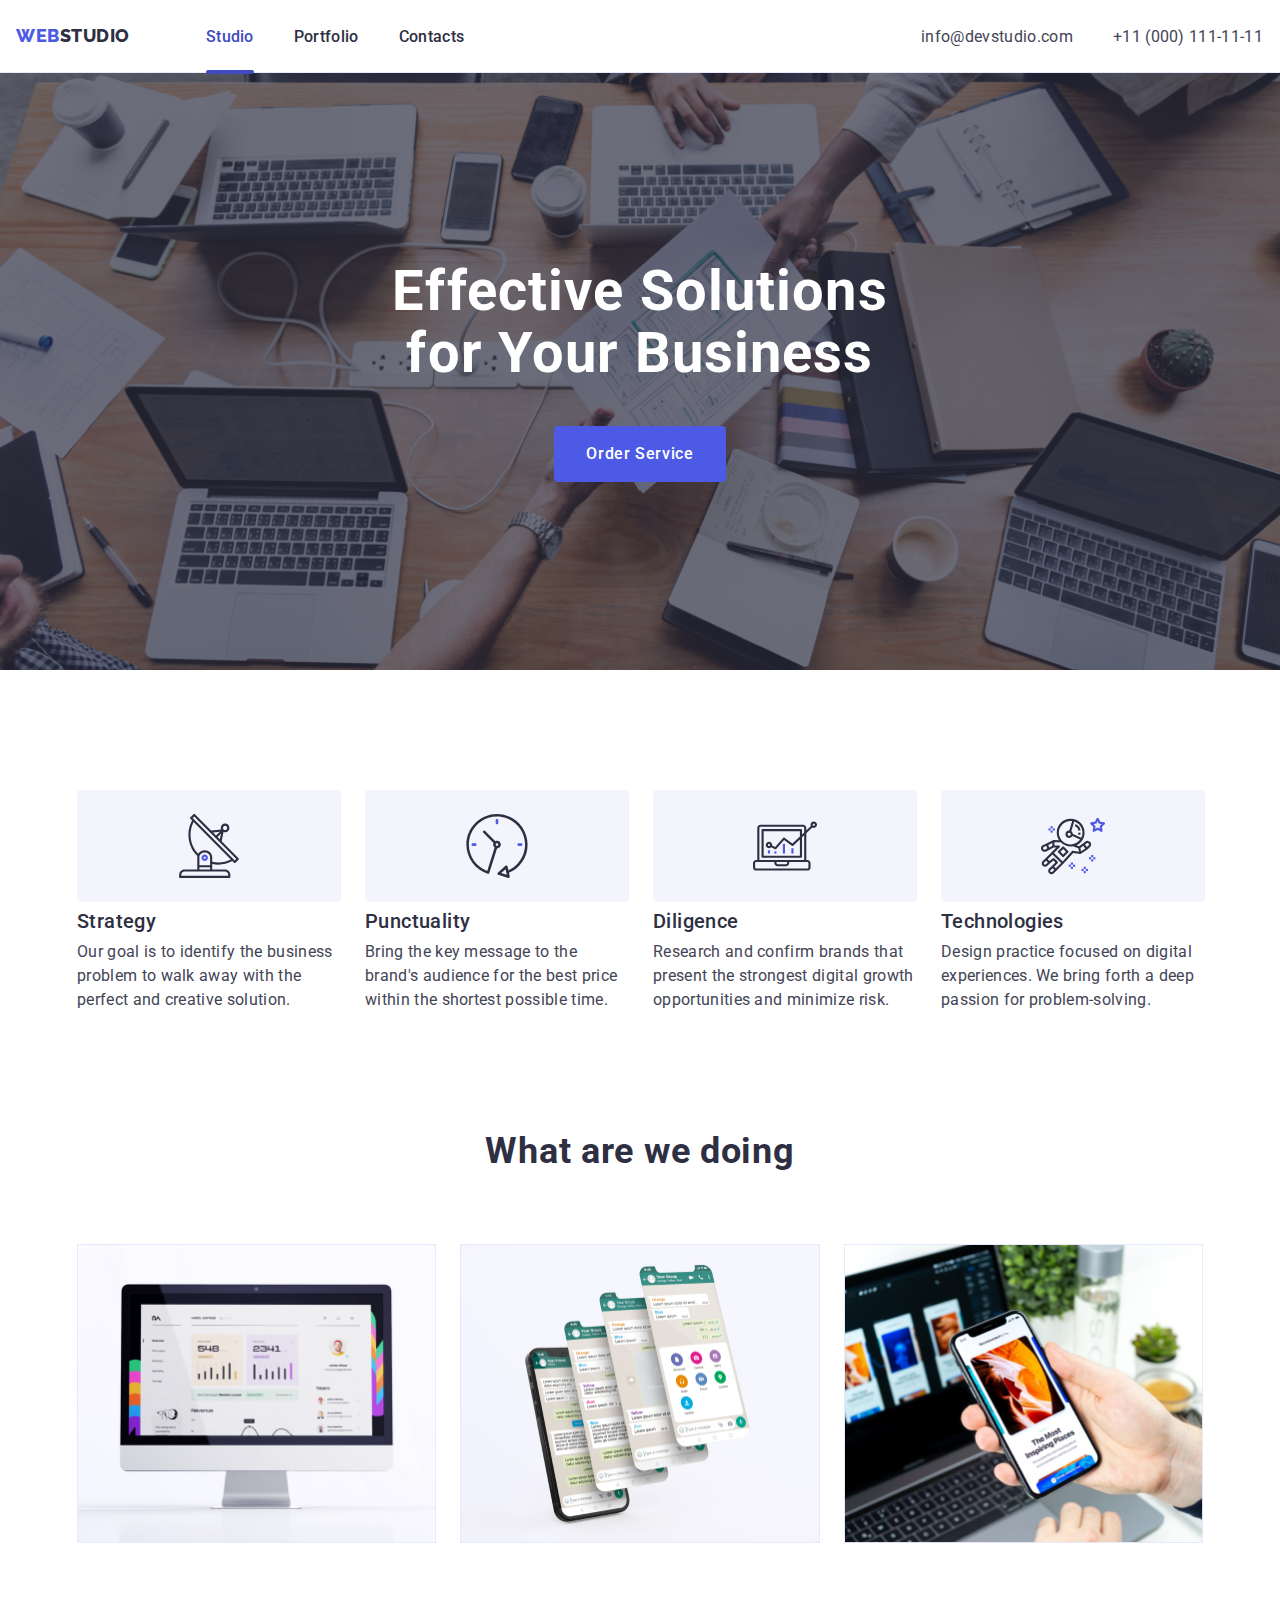
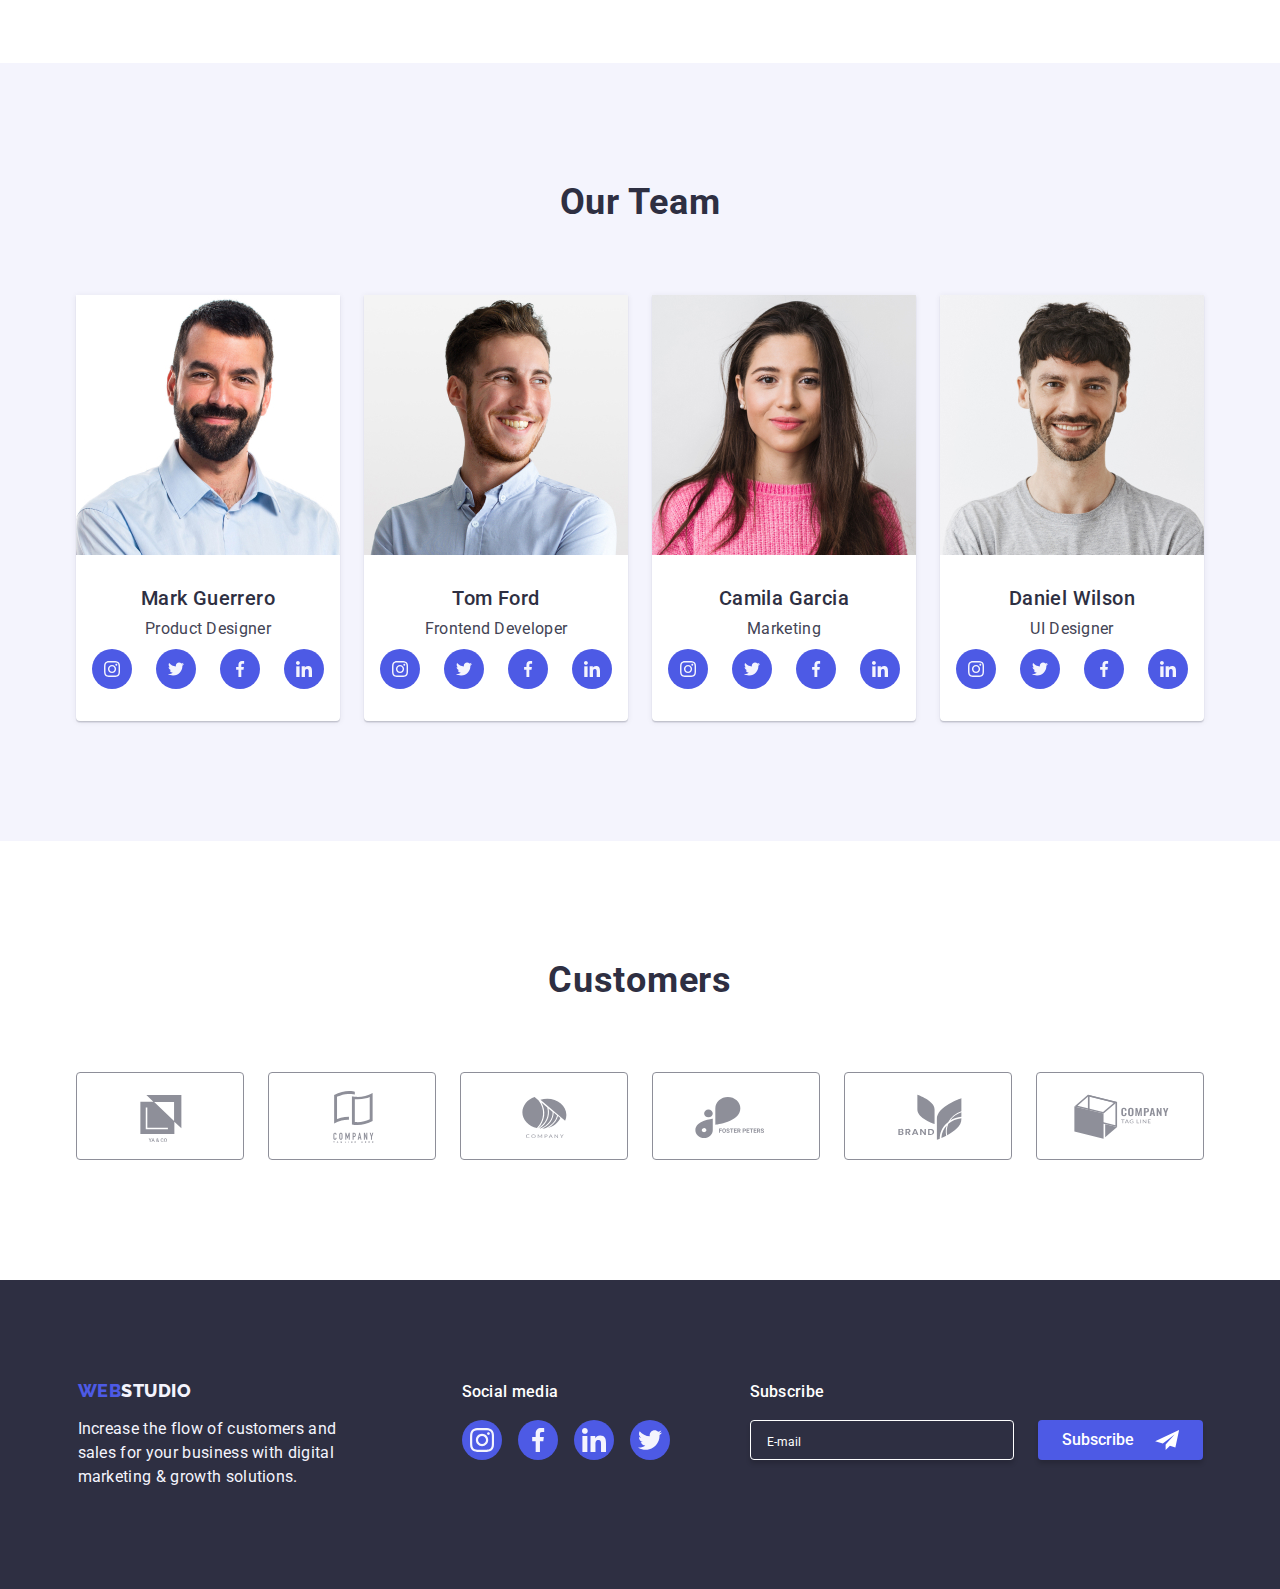
==== commit 3d866233: "Corrections!!" ====
--- a/index.html
+++ b/index.html
@@ -20,7 +20,7 @@
   <body>
     <!-- Header -->
     <header class="page-header">
-      <div class="container page-header-container">
+      <div class="page-header-container">
         <nav class="page-nav">
           <a class="logo-link link" href="./index.html"
             >Web<span class="logo-end">Studio</span></a
@@ -256,8 +256,8 @@
                 width="264"
               />
               <div class="employee-card-descr">
-                <h3 class="title-description">Mark Guerrero</h3>
-                <p class="text-description">Product Designer</p>
+                <h3 class="title-description surname">Mark Guerrero</h3>
+                <p class="text-description position">Product Designer</p>
                 <ul class="social-employee-list list">
                   <li class="social-employee-list-item">
                     <a class="employee-social-media" href="">
@@ -763,10 +763,13 @@
                 <use href="./images/icons.svg#icon-check-1"></use>
               </svg>
             </span>
-            <p class="policy-text">
-              I accept the terms and conditions of the&nbsp;
-            </p>
-            <a class="policy-link" href="">Privacy policy</a>
+
+            <span class="policy">
+              <p class="policy-text">
+                I accept the terms and conditions of the&nbsp;
+              </p>
+              <a class="policy-link" href="">Privacy policy</a>
+            </span>
           </label>
           <button class="send-modal-btn" type="submit">Send</button>
         </form>
--- a/css/styles.css
+++ b/css/styles.css
@@ -62,6 +62,7 @@
 @media screen and (max-width: 427px) {
   .modal {
     max-width: 95vw;
+    overflow-y: scroll;
   }
   .social-media-icon-mobile-list {
     display: flex;
@@ -105,8 +106,8 @@
 @media screen and (min-width: 428px) {
   .container {
     width: 396px;
-    padding-left: 16px;
-    padding-right: 16px;
+    /* padding-left: 16px;
+    padding-right: 16px; */
     margin-left: auto;
     margin-right: auto;
   }
@@ -121,8 +122,8 @@
 @media screen and (min-width: 768px) {
   .container {
     width: 768px;
-    padding-left: 16px;
-    padding-right: 16px;
+    /* padding-left: 16px;
+    padding-right: 16px; */
     margin-left: auto;
     margin-right: auto;
   }
@@ -130,8 +131,8 @@
 @media screen and (min-width: 1158px) {
   .container {
     width: 1158px;
-    padding-left: 15px;
-    padding-right: 15px;
+    /* padding-left: 15px;
+    padding-right: 15px; */
     margin-left: auto;
     margin-right: auto;
   }
@@ -427,7 +428,15 @@
   }
   .page-header-container {
     align-items: first baseline;
-  }
+    display: flex;
+    align-items: center;
+    justify-content: space-between;
+    padding-left: 16px;
+    padding-right: 17px;
+    padding-top: 25px;
+    padding-bottom: 23px;
+  }
+
   .page-nav {
     align-items: first baseline;
   }
@@ -445,306 +454,315 @@
 
 /* Section-1-Hero */
 
-@media screen and (min-width: 320px) {
-  /* .hero-cont {
+/* @media screen and (min-width: 320px) { */
+/* .hero-cont {
     text-align: center;
   } */
-  .hero {
-    background-color: #2e2f42;
-    max-width: 428px;
-    padding-top: 112px;
-    padding-bottom: 112px;
-    background-repeat: no-repeat;
-    background-position: center;
-    background-size: cover;
-    margin: 0 auto;
-  }
-
-  .hero-title {
-    max-width: 320px;
-    font-weight: 700;
-    font-size: 36px;
-    line-height: 1.1;
-    text-align: center;
-    letter-spacing: 0.02em;
-    color: #ffffff;
-    margin-left: auto;
-    margin-right: auto;
-    margin-bottom: 42px;
-  }
-
-  .order-btn {
-    border: none;
-    display: block;
-    min-width: 169px;
-    height: 56px;
-    font-family: Roboto, sans-serif;
-    font-weight: 500;
-    font-size: 16px;
-    line-height: 1.5;
-    text-align: center;
-    letter-spacing: 0.04em;
-    color: #ffffff;
-    background-color: #4d5ae5;
-    border-radius: 4px;
-    padding-top: 16px;
-    padding-bottom: 16px;
-    padding-left: 32px;
-    padding-right: 32px;
-    margin-left: auto;
-    margin-right: auto;
-    transition: background-color 250ms cubic-bezier(0.4, 0, 0.2, 1),
-      box-shadow var(--transition-main), border-radius var(--transition-main);
-  }
-  .order-btn:hover,
-  .order-btn:focus {
-    background-color: #404bbf;
-    box-shadow: 0px 4px 4px rgba(0, 0, 0, 0.15);
-    border-radius: 4px;
-  }
-  .backdrop {
-    position: fixed;
-    top: 0;
-    left: 0;
-    width: 100%;
-    height: 100%;
-    background-color: rgba(46, 47, 66, 0.4);
-    z-index: 10000;
-    transition: opacity 250ms cubic-bezier(0.4, 0, 0.2, 1),
-      visibility 250ms cubic-bezier(0.4, 0, 0.2, 1);
-  }
-  .is-hidden {
-    opacity: 0;
-    pointer-events: none;
-    visibility: hidden;
-  }
-  .backdrop.is-hidden.modal {
-    opacity: 0;
-    transform: translate(50%, -100%);
-  }
-
-  .is-open {
-    opacity: 1;
-    visibility: visible;
-    pointer-events: auto;
-  }
-  .modal {
-    position: absolute;
-    overflow-y: scroll;
-    top: calc(50%);
-    left: calc(50%);
-    transform: translate(-50%, -50%);
-    width: 392px;
-    min-height: 584px;
-    background-color: #fcfcfc;
-    border-radius: 4px;
-    box-shadow: 0px 1px 1px rgba(0, 0, 0, 0.14), 0px 1px 3px rgba(0, 0, 0, 0.12),
-      0px 2px 1px rgba(0, 0, 0, 0.2);
-    transition: opacity 250ms cubic-bezier(0.4, 0, 0.2, 1),
-      transform 250ms cubic-bezier(0.4, 0, 0.2, 1);
-    padding: 72px 24px 24px 24px;
-  }
-  .modal-form {
-    display: flex;
-    flex-direction: column;
-  }
-  .modal-title-message {
-    font-family: var(--primary-font);
-    font-weight: 500;
-    text-align: center;
-    font-size: 16px;
-    line-height: 1.5;
-    color: rgba(46, 47, 66, 1);
-  }
-  .modal-form-input {
-    width: 100%;
-    height: 40px;
-    border: 1px solid rgba(46, 47, 66, 0.4);
-    border-radius: 4px;
-    padding-left: 38px;
-    outline: none;
-    transition: border var(--transition-main);
-  }
-
-  .form-field-wrapper {
-    display: block;
-    position: relative;
-  }
-  .form-field-icon {
-    display: block;
-    padding: 0;
-    margin: 0;
-    box-sizing: content-box;
-    position: absolute;
-    top: 50%;
-    transform: translateY(-50%);
-    left: 19px;
-    cursor: pointer;
-    fill: rgba(46, 47, 66, 1);
-    transition: fill var(--transition-main);
-  }
-
-  .form-field-icon:hover,
-  .form-field-icon:focus {
-    fill: #404bbf;
-  }
-
-  .modal-form-input:focus,
-  .modal-form-input:hover {
-    outline: none;
-    border: 1px solid rgba(77, 90, 229, 1);
-  }
-
-  .modal-form-field-descr {
-    font-size: 12px;
-    line-height: 1.17;
-    font-weight: 400;
-    font-family: var(--primary-font);
-    color: rgba(142, 143, 153, 1);
-    margin-bottom: 4px;
-  }
-  .modal-form-field {
-    margin-top: 16px;
-  }
-
-  .modal-form-fake-checkbox {
-    display: flex;
-    justify-content: center;
-    align-items: center;
-    width: 16px;
-    height: 16px;
-    background-color: white;
-    border: 1px solid rgba(46, 47, 66, 0.4);
-    border-radius: 2px;
-    transition: background-color var(--transition-main);
-    margin-right: 8px;
-    transition: fill var(--transition-main);
-  }
-
-  .modal-form-check-descr {
-    display: flex;
-    align-items: center;
-    font-size: 12px;
-    line-height: 1.3;
-    margin-bottom: 24px;
-  }
-  .fake-checkbox-icon {
-    fill: transparent;
-  }
-  .modal-form-check:checked
-    + .modal-form-check-descr
-    .modal-form-fake-checkbox {
-    background-color: #404bbf;
-  }
-
-  .modal-form-check:checked + .modal-form-check-descr .fake-checkbox-icon {
-    fill: rgba(244, 244, 253, 1);
-  }
-  .policy-link {
-    color: #404bbf;
-  }
-  .policy-text {
-    color: rgba(142, 143, 153, 1);
-    font-family: Roboto, sans-serif;
-    font-size: 12px;
-    line-height: 1.3;
-  }
-  .send-modal-btn {
-    border: none;
-    display: block;
-    min-width: 169px;
-    height: 56px;
-    font-family: Roboto, sans-serif;
-    font-weight: 500;
-    font-size: 16px;
-    line-height: 1.5;
-    text-align: center;
-    letter-spacing: 0.04em;
-    color: #ffffff;
-    background-color: #4d5ae5;
-    border-radius: 4px;
-    padding-top: 16px;
-    padding-bottom: 16px;
-    padding-left: 32px;
-    padding-right: 32px;
-    margin-left: auto;
-    margin-right: auto;
-    transition: background-color 250ms cubic-bezier(0.4, 0, 0.2, 1),
-      box-shadow var(--transition-main), border-radius var(--transition-main);
-  }
-
-  .send-modal-btn:hover,
-  .send-modal-btn:focus {
-    background-color: #404bbf;
-    box-shadow: 0px 4px 4px rgba(0, 0, 0, 0.15);
-    border-radius: 4px;
-  }
-
-  .modal-comment {
-    width: 100%;
-    height: 120px;
-    border: 1px solid rgba(46, 47, 66, 0.4);
-    border-radius: 4px;
-    resize: none;
-    margin-bottom: 16px;
-    padding: 8px 16px 8px 16px;
-  }
-  .modal-comment::placeholder {
-    color: rgba(46, 47, 66, 0.4);
-    font-family: Roboto, sans-serif;
-    font-size: 12px;
-    line-height: 1.2;
-  }
-
-  .modal-close-btn {
-    position: absolute;
-    top: 24px;
-    right: 24px;
-    display: flex;
-    justify-content: center;
-    align-items: center;
-    padding: 0;
-    width: 24px;
-    height: 24px;
-    border-radius: 50%;
-    background-color: rgba(231, 233, 252, 1);
-    border: 1px solid rgba(0, 0, 0, 0.1);
-    transition: 250ms;
-    transition: background-color 250ms cubic-bezier(0.4, 0, 0.2, 1),
-      border 250ms cubic-bezier(0.4, 0, 0.2, 1);
-  }
-  .modal-close-btn:focus,
-  .modal-close-btn:hover {
-    background-color: #404bbf;
-    border: none;
-  }
-  .modal-close-icon {
-    fill: #2e2f42;
-    transition: fill 250ms cubic-bezier(0.4, 0, 0.2, 1);
-  }
-
-  .modal-close-icon:focus,
-  .modal-close-icon:hover {
-    fill: #ffffff;
-  }
-
-  .modal-close-btn:focus .modal-close-icon,
-  .modal-close-btn:hover .modal-close-icon {
-    fill: #ffffff;
-  }
-  .visually-hidden {
-    position: absolute;
-    width: 1px;
-    height: 1px;
-    margin: -1px;
-    border: 0;
-    padding: 0;
-    white-space: nowrap;
-    clip-path: inset(100%);
-    clip: rect(0 0 0 0);
-    overflow: hidden;
-  }
-}
+.hero {
+  background-color: #2e2f42;
+  max-width: 428px;
+  padding-left: 15px;
+  padding-right: 15px;
+  padding-top: 112px;
+  padding-bottom: 112px;
+  background-repeat: no-repeat;
+  background-position: center;
+  background-size: cover;
+  margin: 0 auto;
+}
+
+.hero-title {
+  max-width: 320px;
+  font-weight: 700;
+  font-size: 36px;
+  line-height: 1.1;
+  text-align: center;
+  letter-spacing: 0.02em;
+  color: #ffffff;
+  margin-left: auto;
+  margin-right: auto;
+  margin-bottom: 42px;
+}
+
+.order-btn {
+  border: none;
+  display: block;
+  min-width: 169px;
+  height: 56px;
+  font-family: Roboto, sans-serif;
+  font-weight: 500;
+  font-size: 16px;
+  line-height: 1.5;
+  text-align: center;
+  letter-spacing: 0.04em;
+  color: #ffffff;
+  background-color: #4d5ae5;
+  border-radius: 4px;
+  padding-top: 16px;
+  padding-bottom: 16px;
+  padding-left: 32px;
+  padding-right: 32px;
+  margin-left: auto;
+  margin-right: auto;
+  transition: background-color 250ms cubic-bezier(0.4, 0, 0.2, 1),
+    box-shadow var(--transition-main), border-radius var(--transition-main);
+}
+.order-btn:hover,
+.order-btn:focus {
+  background-color: #404bbf;
+  box-shadow: 0px 4px 4px rgba(0, 0, 0, 0.15);
+  border-radius: 4px;
+}
+.backdrop {
+  overflow-y: scroll;
+  overflow-x: hidden;
+  position: fixed;
+  top: 0;
+  left: 0;
+  width: 100%;
+  height: 100%;
+  background-color: rgba(46, 47, 66, 0.4);
+  z-index: 10000;
+  transition: opacity 250ms cubic-bezier(0.4, 0, 0.2, 1),
+    visibility 250ms cubic-bezier(0.4, 0, 0.2, 1);
+}
+.is-hidden {
+  opacity: 0;
+  pointer-events: none;
+  visibility: hidden;
+}
+.backdrop.is-hidden.modal {
+  opacity: 0;
+  transform: translate(50%, -100%);
+  overflow-x: hidden;
+}
+
+.is-open {
+  opacity: 1;
+  visibility: visible;
+  pointer-events: auto;
+}
+.modal {
+  position: absolute;
+  overflow-y: scroll;
+  top: calc(50%);
+  left: calc(50%);
+  transform: translate(-50%, -50%);
+  width: 392px;
+  min-height: 584px;
+  background-color: #fcfcfc;
+  border-radius: 4px;
+  box-shadow: 0px 1px 1px rgba(0, 0, 0, 0.14), 0px 1px 3px rgba(0, 0, 0, 0.12),
+    0px 2px 1px rgba(0, 0, 0, 0.2);
+  transition: opacity 250ms cubic-bezier(0.4, 0, 0.2, 1),
+    transform 250ms cubic-bezier(0.4, 0, 0.2, 1);
+  padding: 72px 24px 24px 24px;
+}
+.modal-form {
+  display: flex;
+  flex-direction: column;
+}
+.modal-title-message {
+  font-family: var(--primary-font);
+  font-weight: 500;
+  text-align: center;
+  font-size: 16px;
+  line-height: 1.5;
+  color: rgba(46, 47, 66, 1);
+}
+.modal-form-input {
+  width: 100%;
+  height: 40px;
+  border: 1px solid rgba(46, 47, 66, 0.4);
+  border-radius: 4px;
+  padding-left: 38px;
+  outline: none;
+  transition: border var(--transition-main);
+}
+
+.form-field-wrapper {
+  display: block;
+  position: relative;
+}
+.form-field-icon {
+  display: block;
+  padding: 0;
+  margin: 0;
+  box-sizing: content-box;
+  position: absolute;
+  top: 50%;
+  transform: translateY(-50%);
+  left: 19px;
+  cursor: pointer;
+  fill: rgba(46, 47, 66, 1);
+  transition: fill var(--transition-main);
+}
+
+.form-field-icon:hover,
+.form-field-icon:focus {
+  fill: #404bbf;
+}
+
+.modal-form-input:focus,
+.modal-form-input:hover {
+  outline: none;
+  border: 1px solid rgba(77, 90, 229, 1);
+}
+
+.modal-form-field-descr {
+  font-size: 12px;
+  line-height: 1.17;
+  font-weight: 400;
+  font-family: var(--primary-font);
+  color: rgba(142, 143, 153, 1);
+  margin-bottom: 4px;
+}
+.modal-form-field {
+  margin-top: 16px;
+}
+
+.modal-form-fake-checkbox {
+  display: flex;
+  justify-content: center;
+  align-items: center;
+  width: 16px;
+  height: 16px;
+  background-color: white;
+  border: 1px solid rgba(46, 47, 66, 0.4);
+  border-radius: 2px;
+  transition: background-color var(--transition-main);
+  margin-right: 8px;
+  transition: fill var(--transition-main);
+}
+
+.modal-form-check-descr {
+  display: flex;
+  align-items: center;
+  font-size: 12px;
+  line-height: 1.3;
+  margin-bottom: 24px;
+}
+.fake-checkbox-icon {
+  fill: transparent;
+}
+.modal-form-check:checked + .modal-form-check-descr .modal-form-fake-checkbox {
+  background-color: #404bbf;
+}
+
+.modal-form-check:checked + .modal-form-check-descr .fake-checkbox-icon {
+  fill: rgba(244, 244, 253, 1);
+}
+.policy {
+  display: inline;
+  max-width: 100%;
+}
+.policy-link {
+  display: inline-block;
+  color: #404bbf;
+}
+.policy-text {
+  display: inline-block;
+  color: rgba(142, 143, 153, 1);
+  font-family: Roboto, sans-serif;
+  font-size: 12px;
+  line-height: 1.3;
+}
+.send-modal-btn {
+  border: none;
+  display: block;
+  min-width: 169px;
+  height: 56px;
+  font-family: Roboto, sans-serif;
+  font-weight: 500;
+  font-size: 16px;
+  line-height: 1.5;
+  text-align: center;
+  letter-spacing: 0.04em;
+  color: #ffffff;
+  background-color: #4d5ae5;
+  border-radius: 4px;
+  padding-top: 16px;
+  padding-bottom: 16px;
+  padding-left: 32px;
+  padding-right: 32px;
+  margin-left: auto;
+  margin-right: auto;
+  transition: background-color 250ms cubic-bezier(0.4, 0, 0.2, 1),
+    box-shadow var(--transition-main), border-radius var(--transition-main);
+}
+
+.send-modal-btn:hover,
+.send-modal-btn:focus {
+  background-color: #404bbf;
+  box-shadow: 0px 4px 4px rgba(0, 0, 0, 0.15);
+  border-radius: 4px;
+}
+
+.modal-comment {
+  width: 100%;
+  height: 120px;
+  border: 1px solid rgba(46, 47, 66, 0.4);
+  border-radius: 4px;
+  resize: none;
+  margin-bottom: 16px;
+  padding: 8px 16px 8px 16px;
+}
+.modal-comment::placeholder {
+  color: rgba(46, 47, 66, 0.4);
+  font-family: Roboto, sans-serif;
+  font-size: 12px;
+  line-height: 1.2;
+}
+
+.modal-close-btn {
+  position: absolute;
+  top: 24px;
+  right: 24px;
+  display: flex;
+  justify-content: center;
+  align-items: center;
+  padding: 0;
+  width: 24px;
+  height: 24px;
+  border-radius: 50%;
+  background-color: rgba(231, 233, 252, 1);
+  border: 1px solid rgba(0, 0, 0, 0.1);
+  transition: 250ms;
+  transition: background-color 250ms cubic-bezier(0.4, 0, 0.2, 1),
+    border 250ms cubic-bezier(0.4, 0, 0.2, 1);
+}
+.modal-close-btn:focus,
+.modal-close-btn:hover {
+  background-color: #404bbf;
+  border: none;
+}
+.modal-close-icon {
+  fill: #2e2f42;
+  transition: fill 250ms cubic-bezier(0.4, 0, 0.2, 1);
+}
+
+.modal-close-icon:focus,
+.modal-close-icon:hover {
+  fill: #ffffff;
+}
+
+.modal-close-btn:focus .modal-close-icon,
+.modal-close-btn:hover .modal-close-icon {
+  fill: #ffffff;
+}
+.visually-hidden {
+  position: absolute;
+  width: 1px;
+  height: 1px;
+  margin: -1px;
+  border: 0;
+  padding: 0;
+  white-space: nowrap;
+  clip-path: inset(100%);
+  clip: rect(0 0 0 0);
+  overflow: hidden;
+}
+/* } */
 
 @media screen and (max-width: 767px) {
   .hero {
@@ -848,35 +866,38 @@
   }
 }
 
-@media screen and (min-width: 320px) {
-  .value-section {
-    padding-top: 96px;
-    padding-bottom: 96px;
-    padding-left: 16px;
-    padding-right: 16px;
-  }
-  .title-description.value {
-    font-weight: 700;
-    text-align: center;
-    font-size: 36px;
-    line-height: 1.1;
-    letter-spacing: 0.02em;
-    color: var(--primary-title-color);
-    margin-bottom: 8px;
-  }
-  .value-icon-cont {
-    display: flex;
-    flex-direction: column;
-    justify-content: center;
-    align-items: center;
-  }
-  .text-description.value {
-    font-size: 16px;
-    font-weight: 500;
-    line-height: 1.5;
-    letter-spacing: 0.02em;
-    color: var(--primary-text-color);
-  }
+/* @media screen and (min-width: 320px) { */
+
+/* } */
+.value-section {
+  padding-top: 96px;
+  padding-bottom: 96px;
+  /* padding-left: 16px;
+  padding-right: 16px; */
+}
+.title-description {
+  font-weight: 700;
+  text-align: center;
+  font-size: 36px;
+  line-height: 1.5;
+  letter-spacing: 0.02em;
+  color: var(--primary-title-color);
+  margin-bottom: 8px;
+}
+.value-icon-cont {
+  display: flex;
+  flex-direction: column;
+  justify-content: center;
+  align-items: center;
+}
+.text-description {
+  font-family: Roboto;
+  font-size: 16px;
+  font-weight: 500;
+  line-height: 1.5;
+  letter-spacing: 0.02em;
+  text-align: left;
+  color: var(--primary-text-color);
 }
 
 @media screen and (min-width: 768px) {
@@ -886,8 +907,8 @@
   }
 
   .values-cont {
-    padding-left: 16px;
-    padding-right: 16px;
+    /* padding-left: 16px;
+    padding-right: 16px; */
     display: flex;
     flex-wrap: wrap;
     align-content: center;
@@ -896,6 +917,8 @@
 }
 @media screen and (min-width: 768px) and (max-width: 1157px) {
   .values-cont {
+    display: flex;
+    flex-basis: calc((100% - 24px) / 2);
     row-gap: 72px;
     column-gap: 24px;
   }
@@ -923,8 +946,11 @@
 
 @media screen and (min-width: 1158px) {
   .container {
+    max-width: 1158px;
     padding-top: 0;
     padding-bottom: 0;
+    margin-left: auto;
+    margin-top: auto;
   }
   .value-section {
     padding-top: 120px;
@@ -982,11 +1008,21 @@
     background-image: url("../images/hw5/astronaut\ 1.svg");
   }
 
-  .title-description.value {
+  .title-description {
+    font-family: Roboto, sans-serif;
+    font-size: 20px;
     font-weight: 500;
+    line-height: 1.1;
+    letter-spacing: 0.02em;
+    text-align: left;
+  }
+  .text-description {
+    font-family: Roboto, sans-serif;
     text-align: left;
     font-size: 16px;
+    font-weight: 400;
     line-height: 1.5;
+    letter-spacing: 0.02em;
   }
 }
 
@@ -1024,87 +1060,95 @@
 }
 
 /* Our team section */
-@media screen and (min-width: 320px) {
-  .our-team-section {
-    padding-top: 96px;
-    padding-bottom: 96px;
-  }
-  .section-title {
-    font-weight: 700;
-    font-size: 36px;
-    line-height: 1.1;
-    text-align: center;
-    letter-spacing: 0.02em;
-    color: var(--primary-title-color);
-    margin-bottom: 72px;
-  }
-  .our-team-cont {
-    display: flex;
-    flex-direction: column;
-    gap: 72px;
-    align-items: center;
-  }
-
-  .employee-card-descr {
-    text-align: center;
-    padding: 32px 0 32px;
-    padding-left: 16px;
-    padding-right: 16px;
-  }
-
-  .our-team-list {
-    background-color: #ffffff;
-    flex-basis: calc((100% - 72px) / 4);
-    border-radius: 0px 0px 4px 4px;
-    box-shadow: 0px 1px 6px rgba(46, 47, 66, 0.08),
-      0px 1px 1px rgba(46, 47, 66, 0.16), 0px 2px 1px rgba(46, 47, 66, 0.08);
-  }
-  /* .our-team-list:not(:last-child) {
+/* @media screen and (min-width: 320px) { */
+.our-team-section {
+  padding-top: 96px;
+  padding-bottom: 96px;
+}
+.section-title {
+  font-weight: 700;
+  font-size: 36px;
+  line-height: 1.1;
+  text-align: center;
+  letter-spacing: 0.02em;
+  color: var(--primary-title-color);
+  margin-bottom: 72px;
+}
+.our-team-cont {
+  display: flex;
+  flex-direction: column;
+  gap: 72px;
+  align-items: center;
+}
+
+.employee-card-descr {
+  text-align: center;
+  padding: 32px 0 32px;
+  padding-left: 16px;
+  padding-right: 16px;
+}
+
+.our-team-list {
+  background-color: #ffffff;
+  flex-basis: calc((100% - 72px) / 4);
+  border-radius: 0px 0px 4px 4px;
+  box-shadow: 0px 1px 6px rgba(46, 47, 66, 0.08),
+    0px 1px 1px rgba(46, 47, 66, 0.16), 0px 2px 1px rgba(46, 47, 66, 0.08);
+}
+/* .our-team-list:not(:last-child) {
     margin-bottom: 72px; */
 
-  .our-team-section {
-    background-color: rgba(244, 244, 253, 1);
-    /* padding-top: 96px;
+.our-team-section {
+  background-color: rgba(244, 244, 253, 1);
+  /* padding-top: 96px;
     padding-bottom: 96px; */
-  }
-
-  .social-employee-list {
-    display: flex;
-    gap: 24px;
-    justify-content: center;
-    margin-top: 8px;
-  }
-  .employee-card-descr > .title-description {
-    margin-bottom: 8px;
-  }
-  .social-employee-list-item {
-    width: 40px;
-    height: 40px;
-  }
-
-  .employee-social-media {
-    border: none;
-    display: flex;
-    justify-content: center;
-    align-items: center;
-    width: 100%;
-    height: 100%;
-    background-color: var(--main-color-button);
-    border-radius: 50%;
-    transition: background-color var(--transition-main);
-  }
-  .employee-social-media:hover,
-  .employee-social-media:focus {
-    background-color: #404bbf;
-  }
-
-  .employee-social-icon {
-    display: flex;
-    justify-content: center;
-    align-items: center;
-    fill: #f4f4fd;
-  }
-}
+}
+
+.social-employee-list {
+  display: flex;
+  gap: 24px;
+  justify-content: center;
+  margin-top: 8px;
+}
+.employee-card-descr > .title-description {
+  margin-bottom: 8px;
+}
+.social-employee-list-item {
+  width: 40px;
+  height: 40px;
+}
+
+.employee-social-media {
+  border: none;
+  display: flex;
+  justify-content: center;
+  align-items: center;
+  width: 100%;
+  height: 100%;
+  background-color: var(--main-color-button);
+  border-radius: 50%;
+  transition: background-color var(--transition-main);
+}
+.employee-social-media:hover,
+.employee-social-media:focus {
+  background-color: #404bbf;
+}
+
+.employee-social-icon {
+  display: flex;
+  justify-content: center;
+  align-items: center;
+  fill: #f4f4fd;
+}
+.employee-card-descr > .title-description {
+  font-size: 20px;
+  text-align: center;
+}
+.employee-card-descr > .text-description {
+  text-align: center;
+  font-size: 16px;
+}
+/* } */
 
 @media screen and (min-width: 768px) {
   .our-team-cont {
@@ -1129,7 +1173,7 @@
   .our-team-cont {
     flex-direction: row;
     justify-content: center;
-    flex-wrap: wrap;
+    flex-wrap: nowrap;
     flex-basis: calc((100%-72px) / 4);
     align-items: center;
     gap: 24px;
@@ -1138,6 +1182,12 @@
   }
   .our-team-list {
     margin-bottom: 0px;
+  }
+  .title-description .surname {
+    text-align: center;
+  }
+  .text-description .position {
+    text-align: center;
   }
 }
 
@@ -1189,6 +1239,12 @@
   }
 }
 @media screen and (min-width: 1158px) {
+  .customers-list {
+    display: flex;
+    flex-wrap: nowrap;
+    justify-content: center;
+    gap: 24px;
+  }
   .customers-section {
     padding-top: 120px;
     padding-bottom: 120px;
@@ -1230,6 +1286,12 @@
   .footer-text {
     max-width: 264px;
     color: rgba(244, 244, 253, 1);
+    font-family: Roboto, sans-serif;
+    text-align: center;
+    font-size: 16px;
+    font-weight: 400;
+    line-height: 1.5;
+    letter-spacing: 0.02em;
   }
 
   .logo_footer-cont {
@@ -1393,7 +1455,9 @@
     text-align: left;
     margin-top: 0;
   }
-
+  .footer-text {
+    text-align: left;
+  }
   /* .subscribe-btn-wrapper {
     display: block;
     margin-top: 0;
@@ -1405,7 +1469,7 @@
     margin-top: 0;
   }
 }
-@media screen and (min-width: 768px) and (max-width: 1199px) {
+@media screen and (min-width: 768px) and (max-width: 1157px) {
   .footer-section {
     padding-top: 96px;
     padding-bottom: 96px;
@@ -1446,6 +1510,9 @@
     padding-bottom: 100px;
   }
   .footer-contant {
+    padding-left: 0;
+    padding-right: 0;
+    justify-content: center;
     display: flex;
     align-items: baseline;
     flex-wrap: nowrap;
@@ -1458,10 +1525,10 @@
     width: 1158px;
     margin-left: auto;
     margin-right: auto;
-    padding-left: 15px;
-    padding-right: 15px;
-    padding-top: 24px;
-    padding-bottom: 24px;
+    /* padding-left: 15px;
+    padding-right: 15px; */
+    /* padding-top: 24px;
+    padding-bottom: 24px; */
   }
   .logo_footer-cont {
     margin-right: 120px;
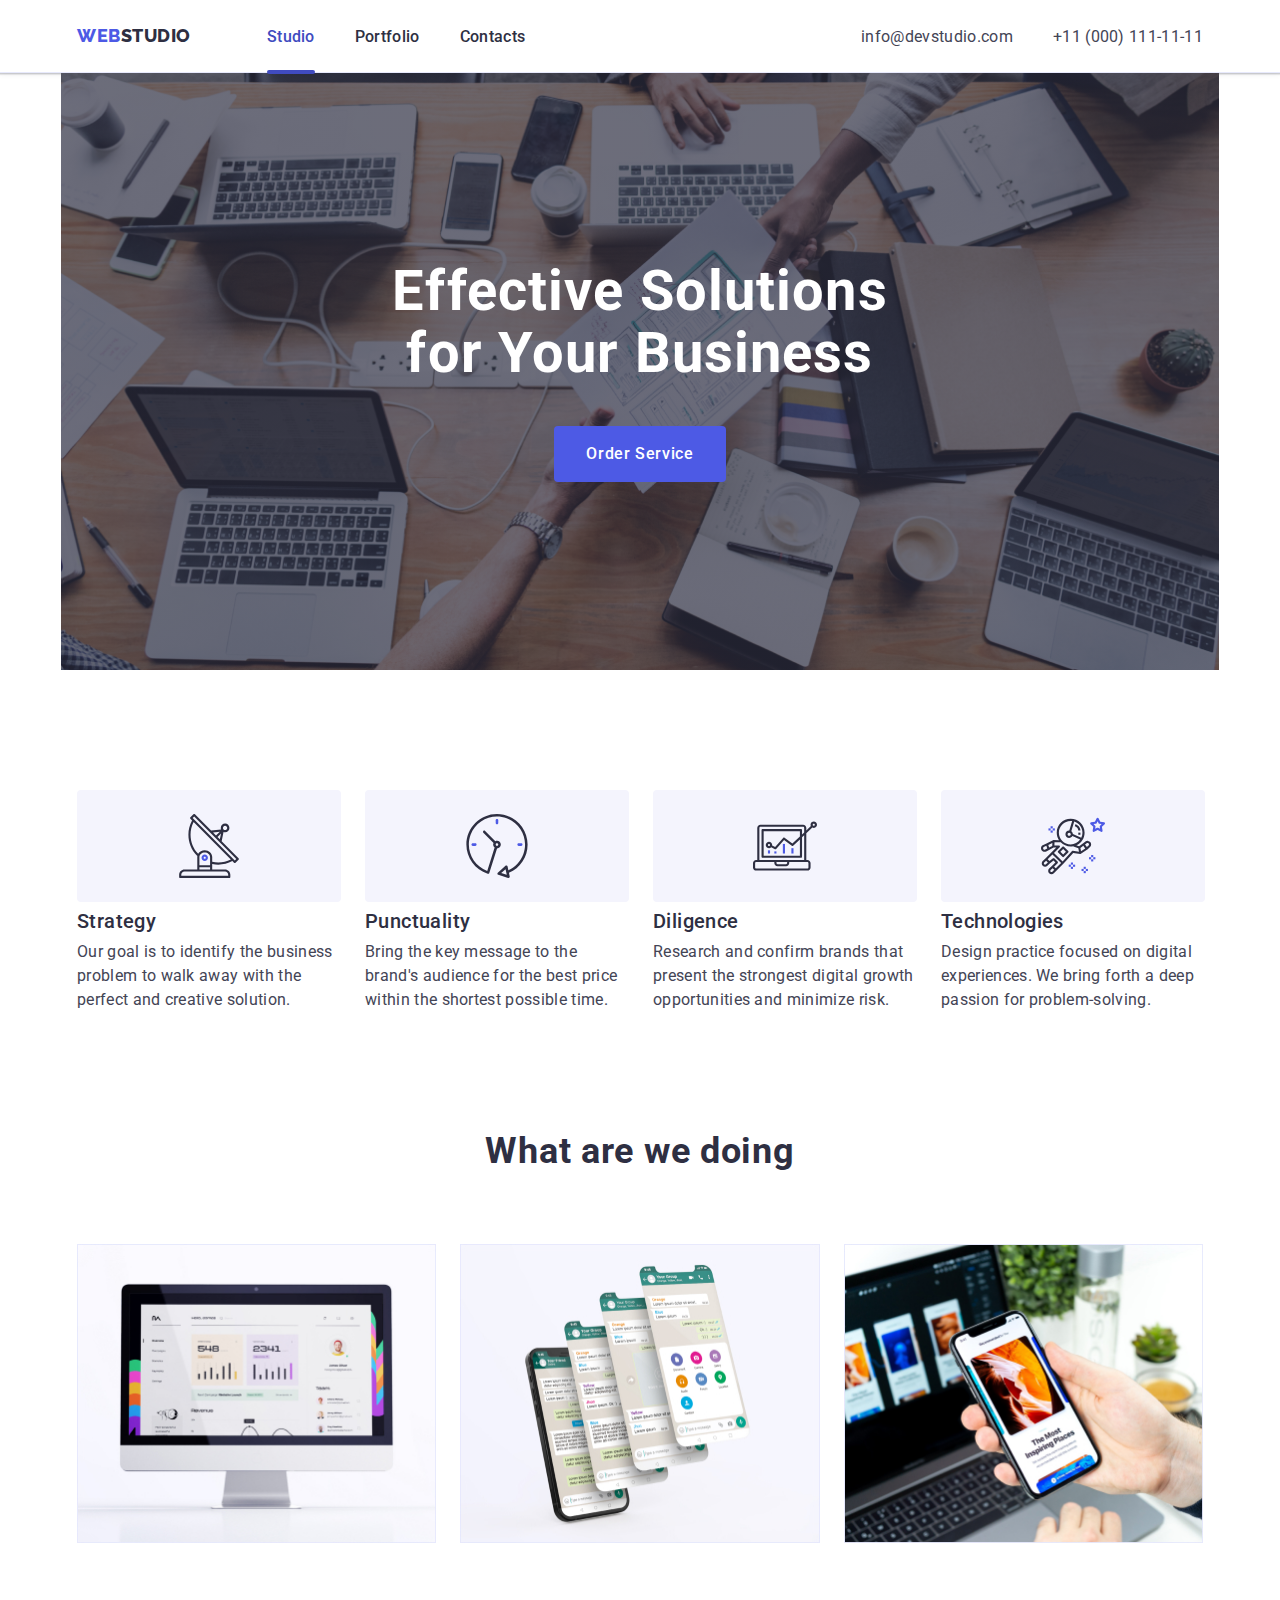
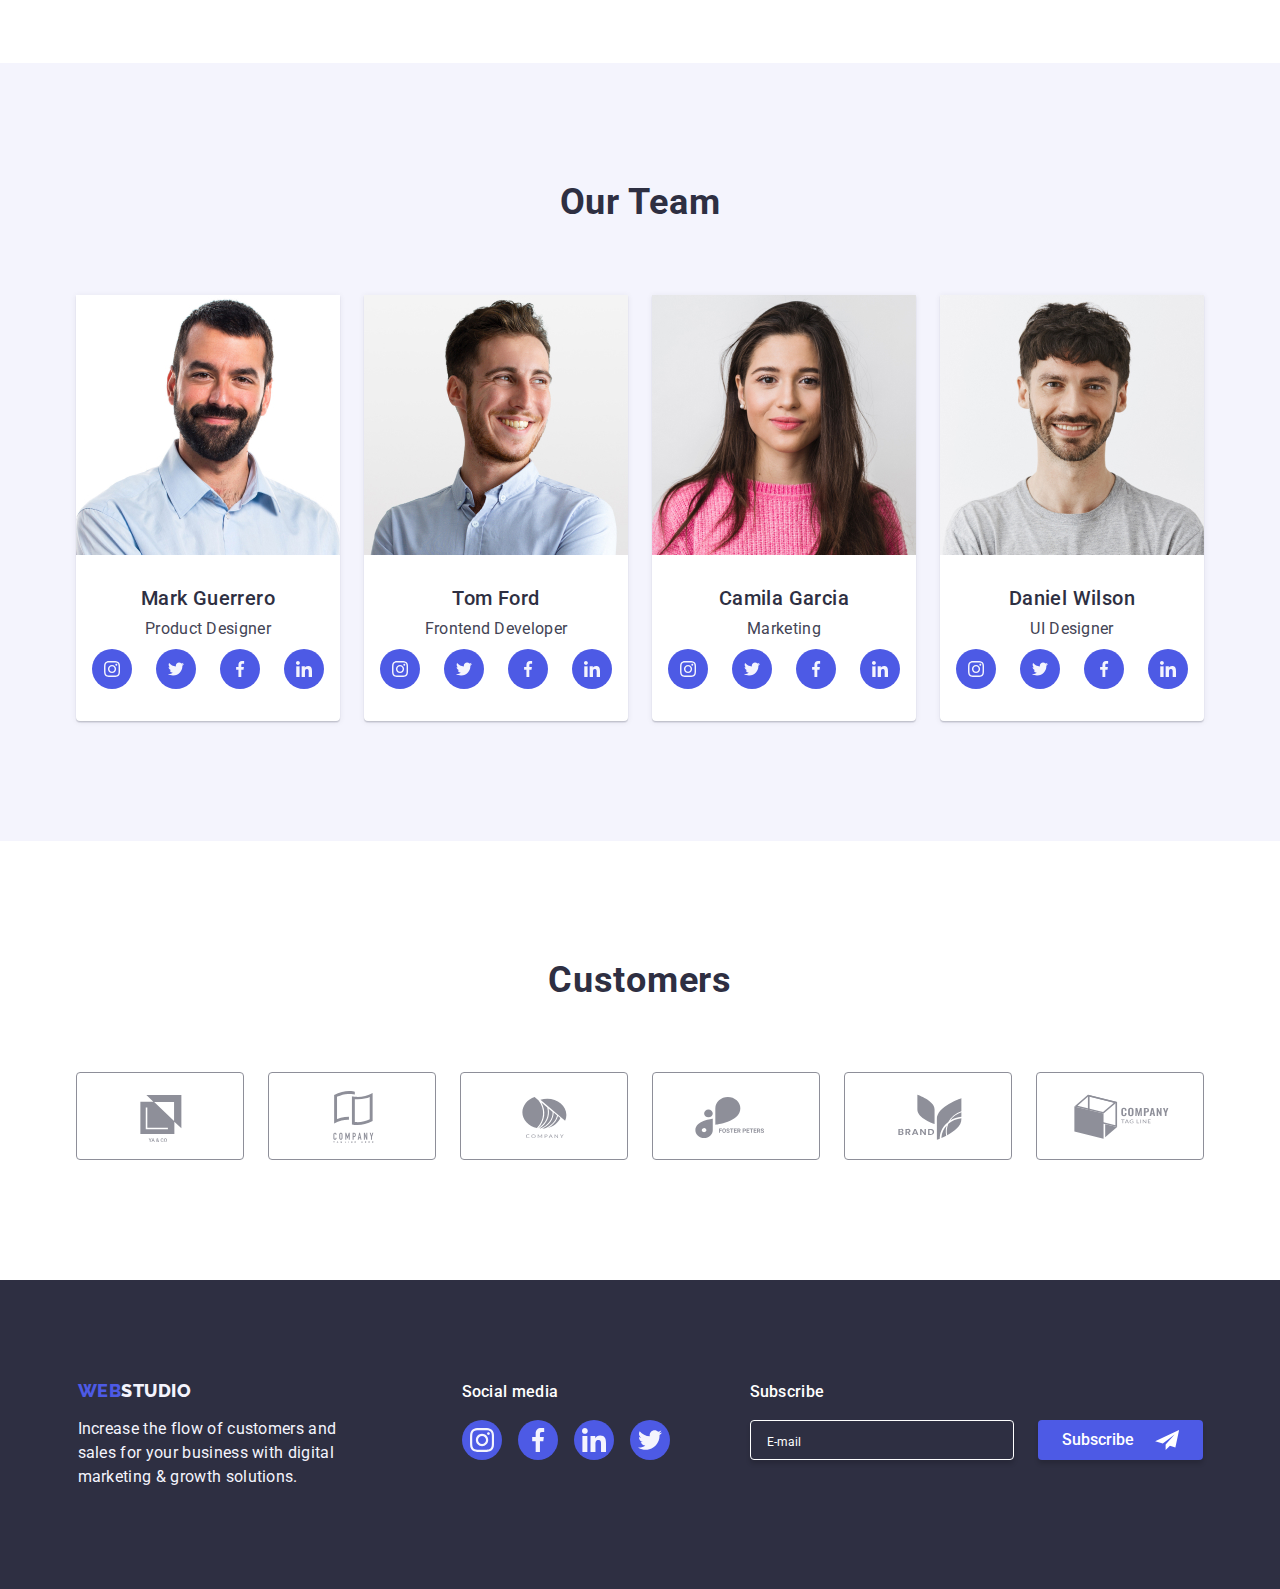
==== commit 84547bc6: "Final-hopefully" ====
--- a/index.html
+++ b/index.html
@@ -20,7 +20,7 @@
   <body>
     <!-- Header -->
     <header class="page-header">
-      <div class="page-header-container">
+      <div class="container page-header-container">
         <nav class="page-nav">
           <a class="logo-link link" href="./index.html"
             >Web<span class="logo-end">Studio</span></a
--- a/css/styles.css
+++ b/css/styles.css
@@ -59,6 +59,13 @@
   margin-left: auto;
   margin-right: auto;
 }
+@media screen and (max-width: 767px) {
+  .container {
+    max-width: 420px;
+    margin-left: auto;
+    margin-right: auto;
+  }
+}
 @media screen and (max-width: 427px) {
   .modal {
     max-width: 95vw;
@@ -104,13 +111,13 @@
 }
 
 @media screen and (min-width: 428px) {
-  .container {
-    width: 396px;
-    /* padding-left: 16px;
+  /* .container {
+    width: 396px; */
+  /* padding-left: 16px;
     padding-right: 16px; */
-    margin-left: auto;
+  /* margin-left: auto;
     margin-right: auto;
-  }
+  } */
   .social-media-icon-mobile-list {
     display: flex;
     margin-bottom: auto;
@@ -122,19 +129,11 @@
 @media screen and (min-width: 768px) {
   .container {
     width: 768px;
-    /* padding-left: 16px;
-    padding-right: 16px; */
-    margin-left: auto;
-    margin-right: auto;
   }
 }
 @media screen and (min-width: 1158px) {
   .container {
     width: 1158px;
-    /* padding-left: 15px;
-    padding-right: 15px; */
-    margin-left: auto;
-    margin-right: auto;
   }
 }
 
@@ -165,8 +164,6 @@
   display: flex;
   align-items: center;
   justify-content: space-between;
-  padding-left: 16px;
-  padding-right: 17px;
   padding-top: 25px;
   padding-bottom: 23px;
 }
@@ -323,17 +320,23 @@
 .social-media-icon.mobile {
   fill: rgba(244, 244, 253, 1);
 }
+@media screen and (max-width: 480px) {
+  .contact-link-tel-mobile {
+    font-family: Roboto, sans-serif;
+    font-size: 24px;
+  }
+}
 
 @media screen and (min-width: 768px) {
   .page-header-container {
     display: flex;
     align-items: center;
     justify-content: space-between;
-    padding-bottom: 16px;
   }
   .page-nav {
     display: flex;
     align-items: center;
+    margin-right: 121px;
   }
   .menu-list {
     display: flex;
@@ -401,10 +404,13 @@
     color: #404bbf;
   }
   .contact-link {
+    font-family: Roboto, sans-serif;
     font-style: normal;
-    font-size: 16px;
-    line-height: 1.5;
-    letter-spacing: 0.02em;
+    font-size: 12px;
+    font-weight: 400;
+    line-height: 1.17;
+    letter-spacing: 0.04em;
+    text-align: left;
     color: var(--secondary-font-color);
     transition: color var(--transition-main);
   }
@@ -419,22 +425,32 @@
     margin-bottom: 12px;
   }
 }
+/* @media screen and (min-width: 768px) {
+  .page-header-container {
+    width: 768px;
+  }
+} */
 
 @media screen and (min-width: 1158px) {
-  .adress-list {
-    display: flex;
-    align-items: center;
-    gap: 40px;
-  }
-  .page-header-container {
-    align-items: first baseline;
-    display: flex;
-    align-items: center;
-    justify-content: space-between;
-    padding-left: 16px;
-    padding-right: 17px;
+  .page-header {
     padding-top: 25px;
     padding-bottom: 23px;
+  }
+  .adress-list {
+    display: flex;
+    align-items: center;
+    gap: 40px;
+  }
+  .page-header-container {
+    /* width: 1158px; */
+    /* margin-left: auto;
+    margin-right: auto; */
+    align-items: first baseline;
+    display: flex;
+    align-items: center;
+    justify-content: space-between;
+    /* padding-left: 156px;
+    padding-right: 156px; */
   }
 
   .page-nav {
@@ -450,6 +466,13 @@
     border-radius: 2px;
     display: block;
   }
+  .contact-link {
+    font-size: 16px;
+    font-weight: 400;
+    line-height: 1.5;
+    letter-spacing: 0.02em;
+    text-align: left;
+  }
 }
 
 /* Section-1-Hero */
@@ -460,15 +483,13 @@
   } */
 .hero {
   background-color: #2e2f42;
-  max-width: 428px;
-  padding-left: 15px;
-  padding-right: 15px;
   padding-top: 112px;
   padding-bottom: 112px;
   background-repeat: no-repeat;
   background-position: center;
   background-size: cover;
-  margin: 0 auto;
+  margin-left: auto;
+  margin-right: auto;
 }
 
 .hero-title {
@@ -812,7 +833,7 @@
 }
 @media screen and (min-width: 1158px) {
   .hero {
-    max-width: 768px;
+    max-width: 1158px;
     background-image: linear-gradient(
         to bottom,
         rgba(46, 47, 66, 0.7),
@@ -835,9 +856,6 @@
 }
 
 @media screen and (min-width: 768px) {
-  .hero {
-    max-width: 768px;
-  }
   .hero-title {
     font-size: 56px;
     max-width: 496px;
@@ -848,7 +866,9 @@
 }
 @media screen and (min-width: 1158px) {
   .hero {
-    max-width: 1440px;
+    width: 1158px;
+    margin-left: auto;
+    margin-right: auto;
     padding-top: 188px;
     padding-bottom: 188px;
   }
@@ -872,8 +892,6 @@
 .value-section {
   padding-top: 96px;
   padding-bottom: 96px;
-  /* padding-left: 16px;
-  padding-right: 16px; */
 }
 .title-description {
   font-weight: 700;
@@ -1249,6 +1267,8 @@
     padding-top: 120px;
     padding-bottom: 120px;
   }
+}
+@media screen and (min-width: 768px) {
 }
 /* Footer */
 @media screen and (min-width: 768px) {
@@ -1273,8 +1293,6 @@
     background-color: var(--dark-background-color);
     padding-top: 96px;
     padding-bottom: 96px;
-    padding-left: 15px;
-    padding-right: 15px;
   }
   .logo-footer {
     margin-bottom: 16px;
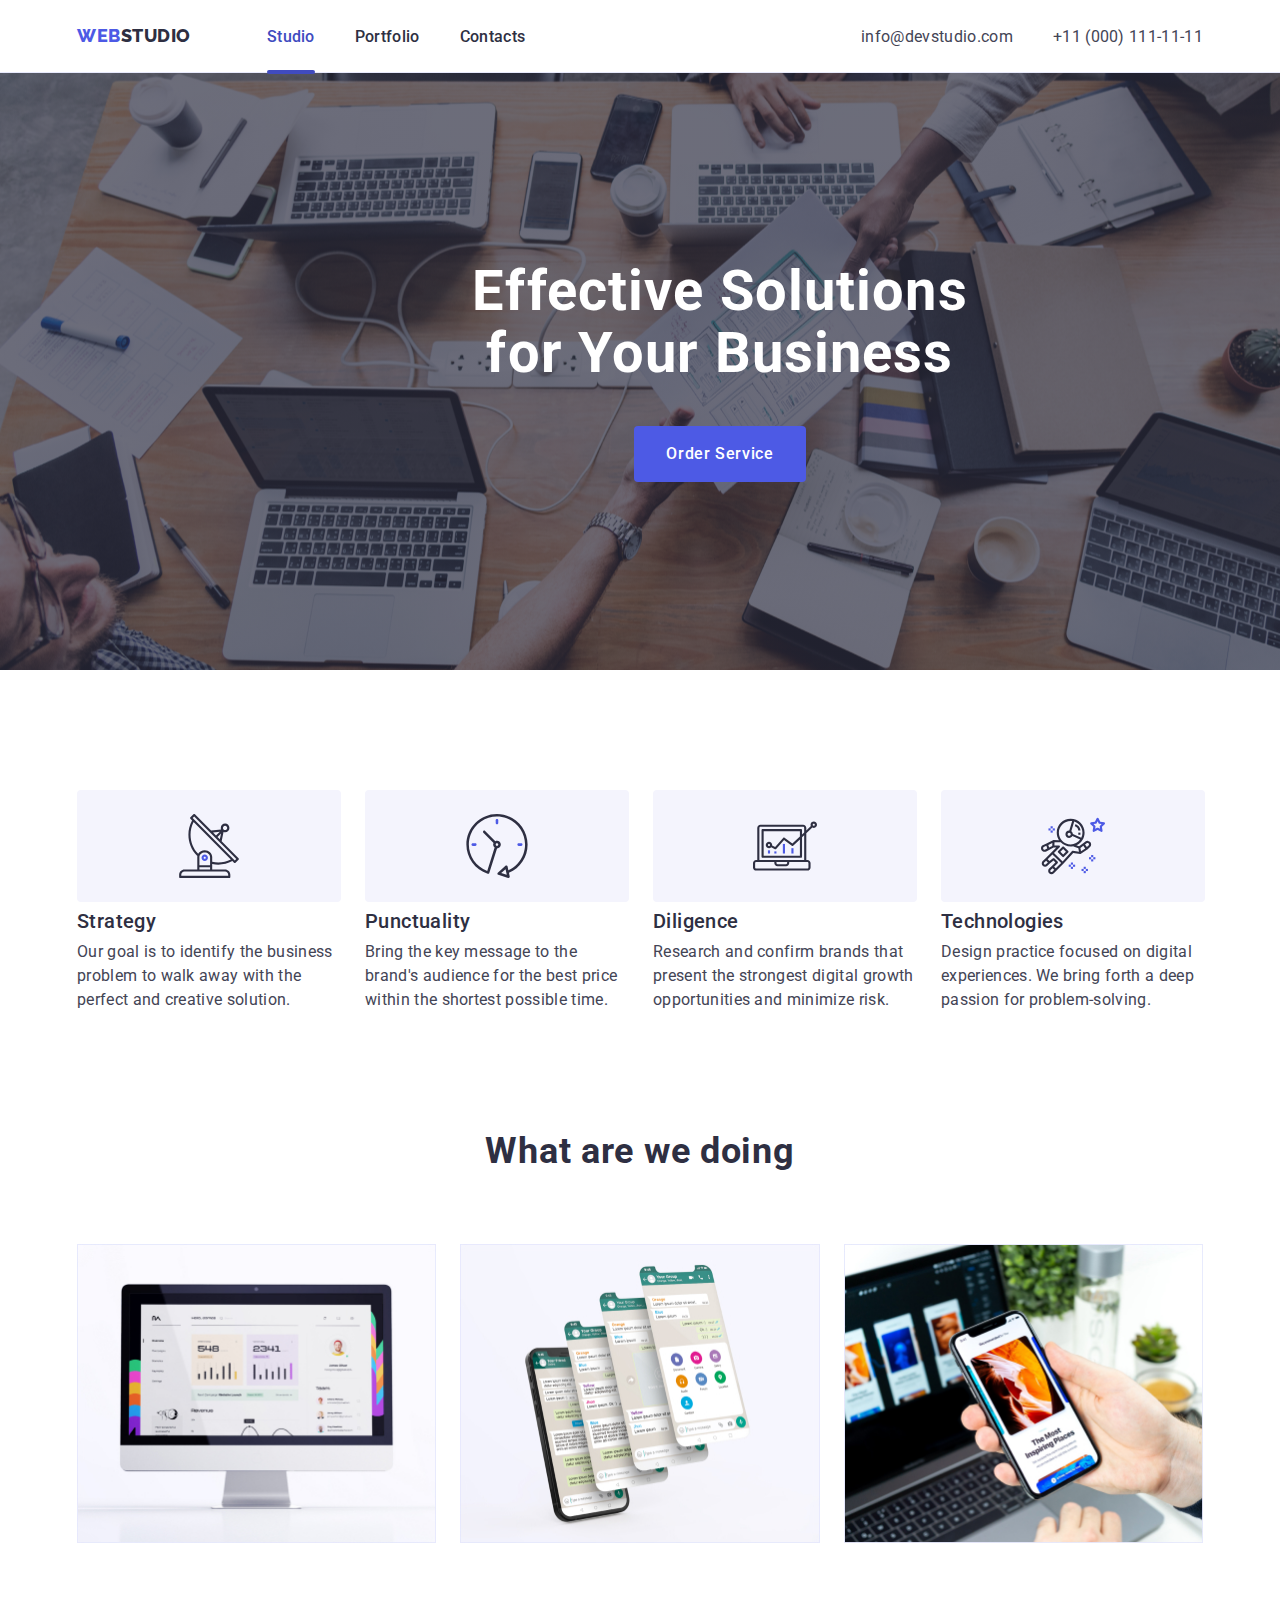
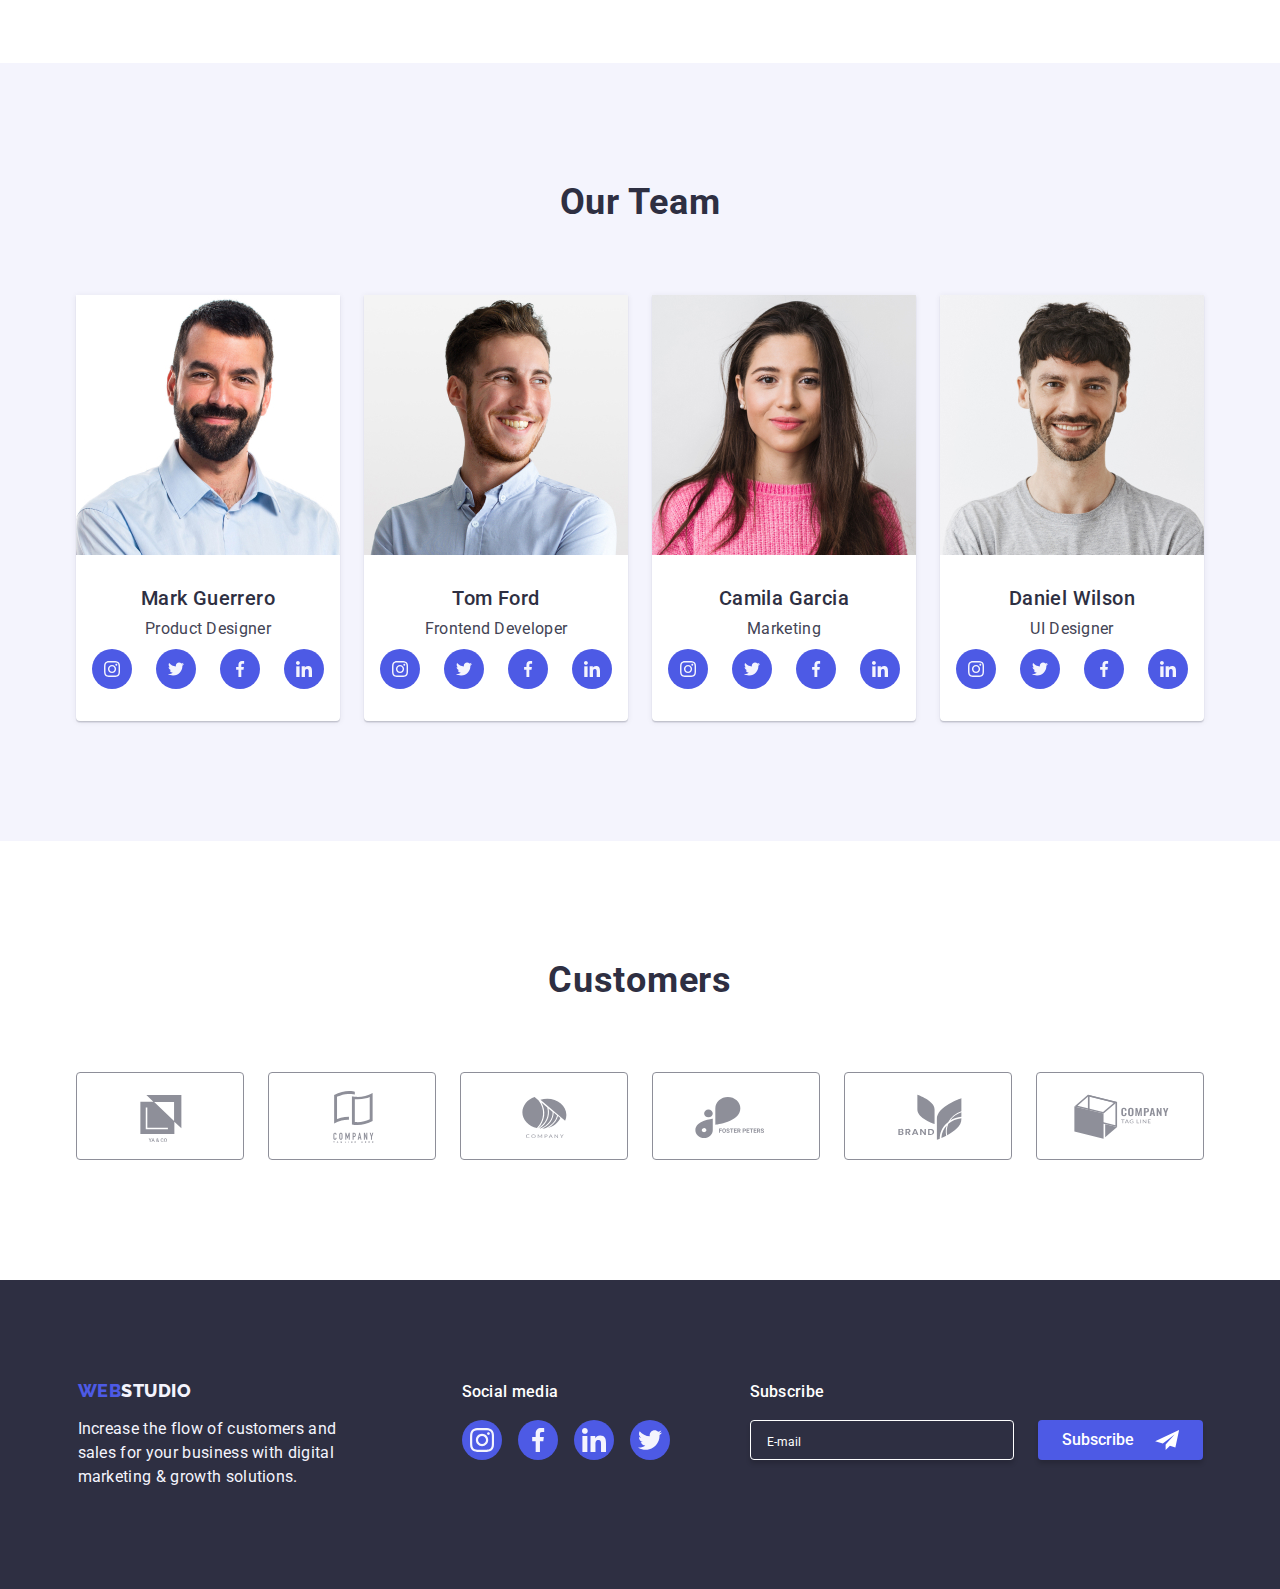
==== commit dc0e7c0a: "Correct" ====
--- a/index.html
+++ b/index.html
@@ -314,8 +314,8 @@
                 width="264"
               />
               <div class="employee-card-descr">
-                <h3 class="title-description">Tom Ford</h3>
-                <p class="text-description">Frontend Developer</p>
+                <h3 class="title-description surname">Tom Ford</h3>
+                <p class="text-description position">Frontend Developer</p>
                 <ul class="social-employee-list list">
                   <li class="social-employee-list-item">
                     <a class="employee-social-media" href="">
@@ -377,8 +377,8 @@
                 width="264"
               />
               <div class="employee-card-descr">
-                <h3 class="title-description">Camila Garcia</h3>
-                <p class="text-description">Marketing</p>
+                <h3 class="title-description surname">Camila Garcia</h3>
+                <p class="text-description position">Marketing</p>
                 <ul class="social-employee-list list">
                   <li class="social-employee-list-item">
                     <a class="employee-social-media" href="">
@@ -440,8 +440,8 @@
                 width="264"
               />
               <div class="employee-card-descr">
-                <h3 class="title-description">Daniel Wilson</h3>
-                <p class="text-description">UI Designer</p>
+                <h3 class="title-description surname">Daniel Wilson</h3>
+                <p class="text-description position">UI Designer</p>
                 <ul class="social-employee-list list">
                   <li class="social-employee-list-item">
                     <a class="employee-social-media" href="">
--- a/css/styles.css
+++ b/css/styles.css
@@ -320,9 +320,8 @@
 .social-media-icon.mobile {
   fill: rgba(244, 244, 253, 1);
 }
-@media screen and (max-width: 480px) {
+@media screen and (max-width: 419px) {
   .contact-link-tel-mobile {
-    font-family: Roboto, sans-serif;
     font-size: 24px;
   }
 }
@@ -833,7 +832,7 @@
 }
 @media screen and (min-width: 1158px) {
   .hero {
-    max-width: 1158px;
+    max-width: 1440px;
     background-image: linear-gradient(
         to bottom,
         rgba(46, 47, 66, 0.7),
@@ -866,7 +865,7 @@
 }
 @media screen and (min-width: 1158px) {
   .hero {
-    width: 1158px;
+    width: 1440px;
     margin-left: auto;
     margin-right: auto;
     padding-top: 188px;
@@ -1121,7 +1120,12 @@
   /* padding-top: 96px;
     padding-bottom: 96px; */
 }
-
+.title-description.surname {
+  font-weight: 500;
+}
+.text-description.position {
+  font-weight: 400;
+}
 .social-employee-list {
   display: flex;
   gap: 24px;
@@ -1151,7 +1155,6 @@
 .employee-social-media:focus {
   background-color: #404bbf;
 }
-
 .employee-social-icon {
   display: flex;
   justify-content: center;
@@ -1175,7 +1178,7 @@
     flex-wrap: wrap;
     flex-basis: calc((100%-24px) / 2);
     align-items: center;
-    gap: 72px;
+    column-gap: 24px;
     margin-left: 0 auto;
     margin-right: 0 auto;
   }
